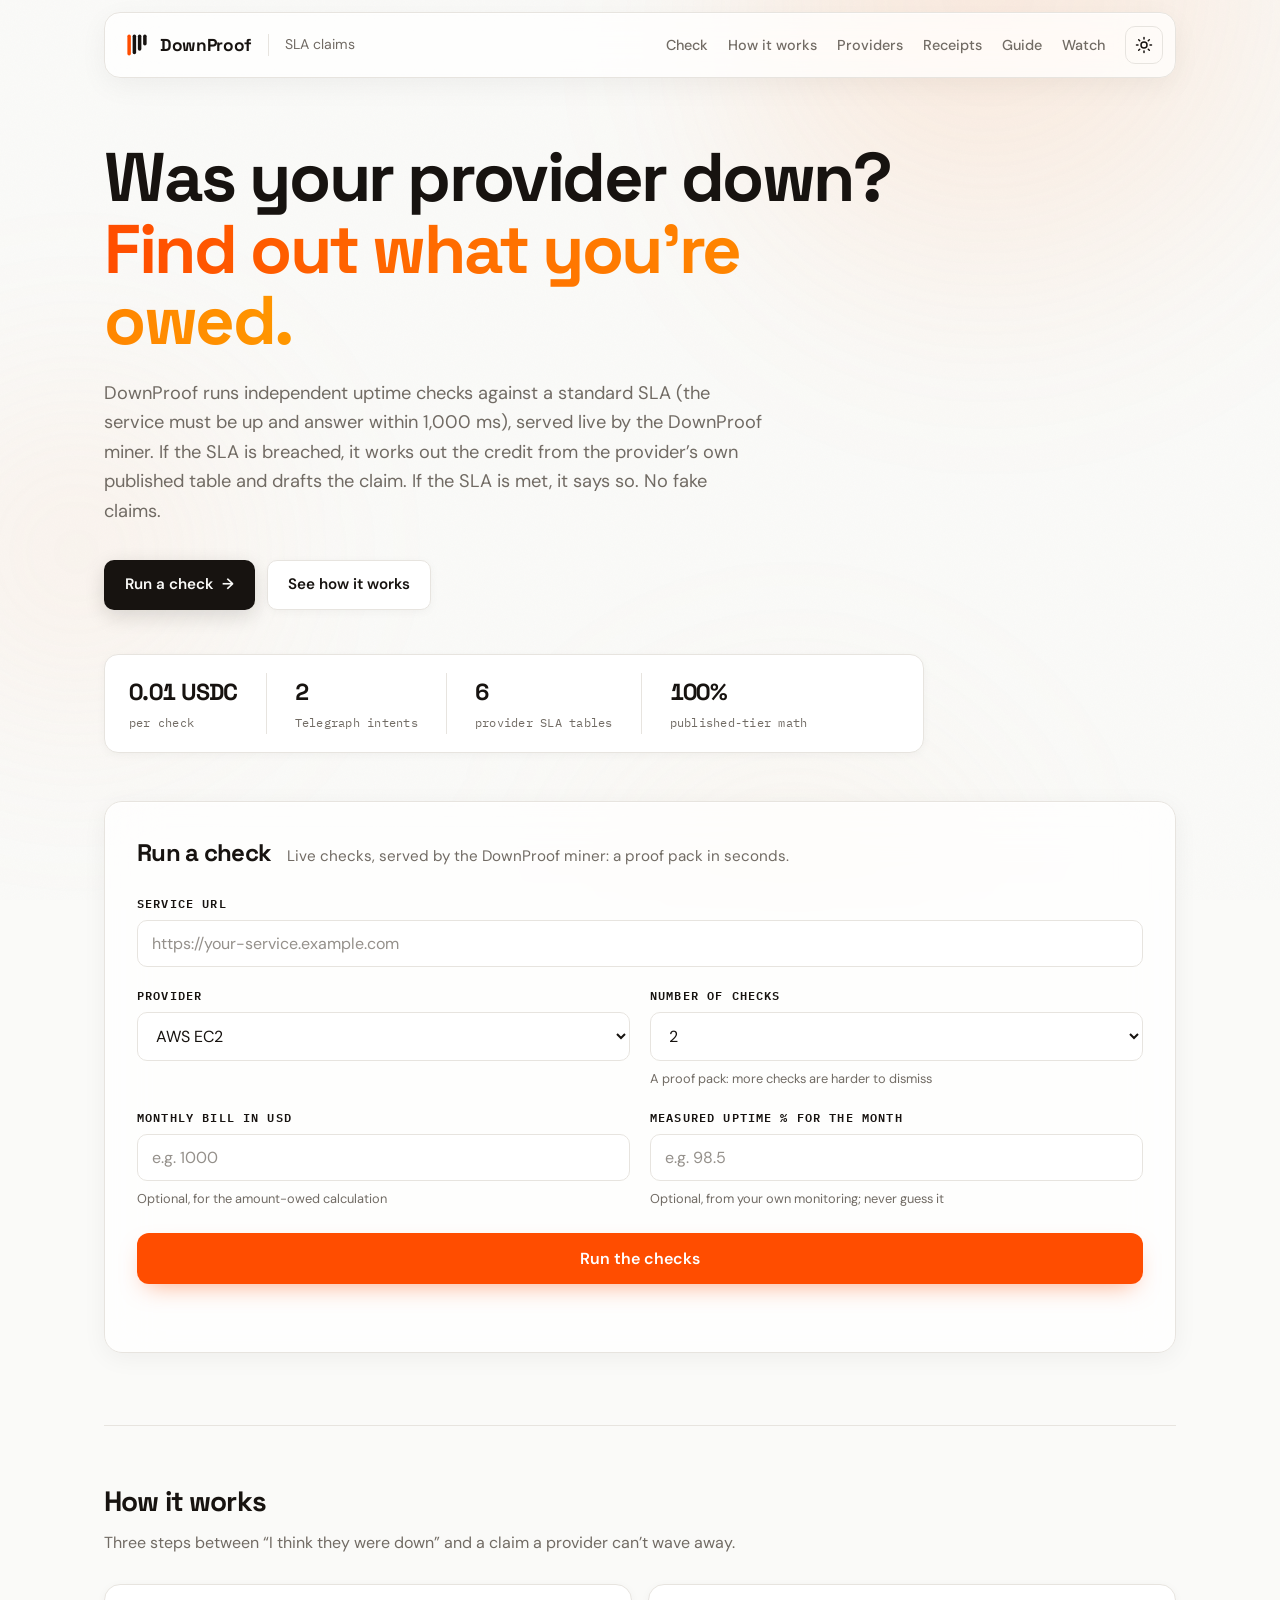
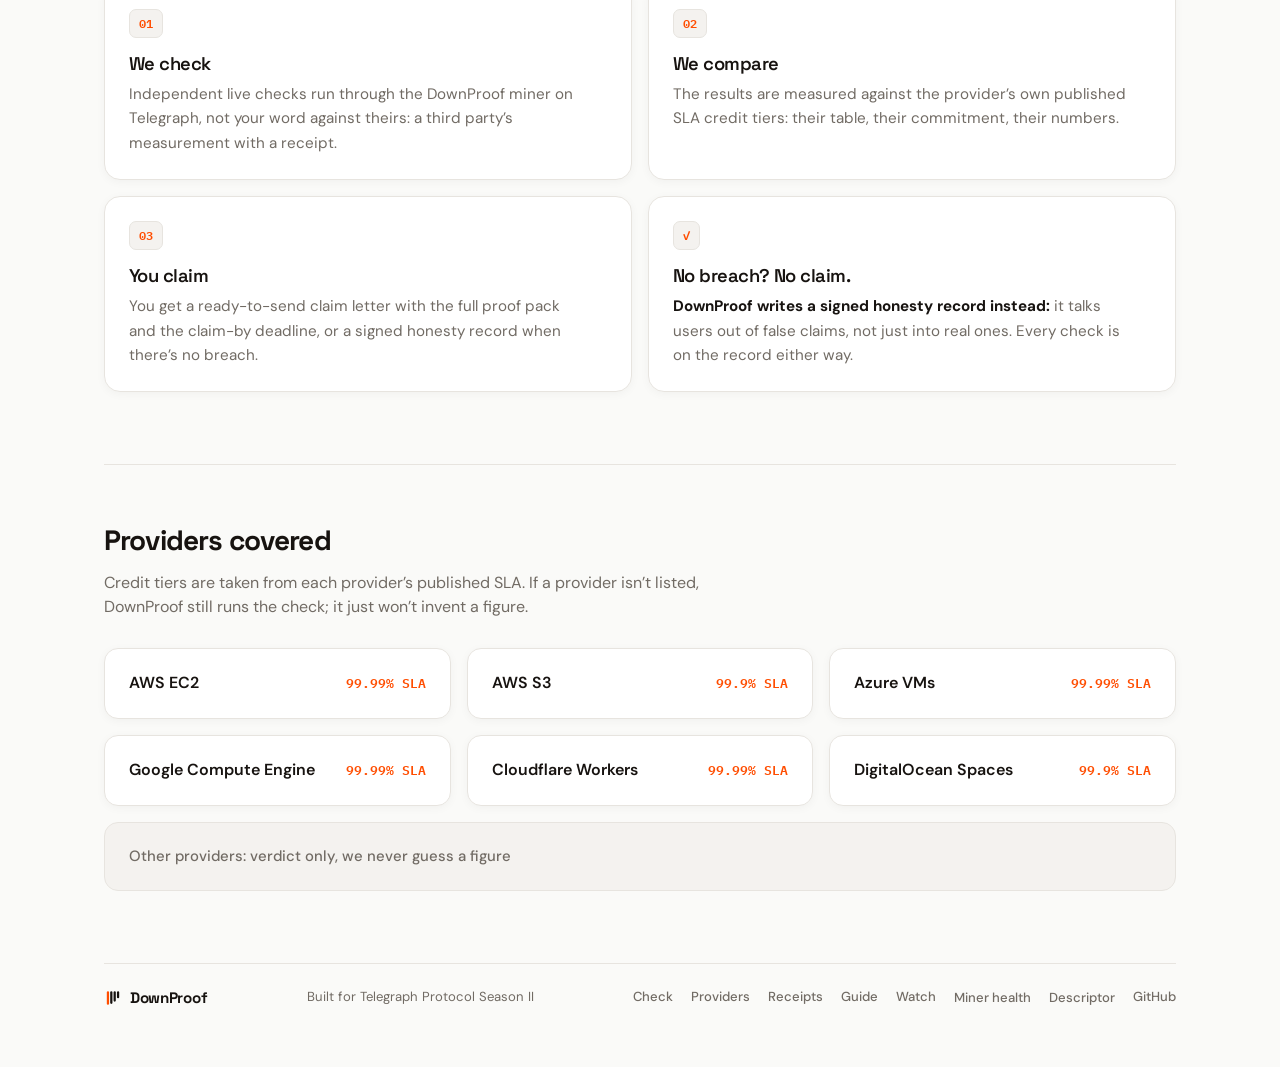
==== web/index.html @ de10ec95 "Add page links to nav and footer" ====
<!DOCTYPE html>
<html lang="en" data-theme="light">
<head>
<meta charset="utf-8">
<meta name="viewport" content="width=device-width, initial-scale=1">
<title>DownProof: Was your provider down? Find out what you're owed.</title>
<meta name="description" content="DownProof runs independent uptime checks against your provider's SLA and drafts the compensation claim when the SLA is breached.">
<meta name="theme-color" content="#FAFAF8">
<link rel="preconnect" href="https://fonts.googleapis.com">
<link rel="preconnect" href="https://fonts.gstatic.com" crossorigin>
<link href="https://fonts.googleapis.com/css2?family=DM+Sans:wght@400;500;600;700&family=Space+Grotesk:wght@500;600;700&family=IBM+Plex+Mono:wght@400;500;600&display=swap" rel="stylesheet">
<script>
  // Set the theme before first paint: saved choice, else OS preference.
  (function () {
    var t = null;
    try { t = localStorage.getItem("dp-theme"); } catch (e) { /* private mode */ }
    if (t !== "dark" && t !== "light") {
      t = (window.matchMedia && window.matchMedia("(prefers-color-scheme: dark)").matches) ? "dark" : "light";
    }
    document.documentElement.setAttribute("data-theme", t);
  })();
</script>
<style>
  :root {
    --bg: #FAFAF8;
    --surface: #FFFFFF;
    --surface-2: #F4F2EF;
    --ink: #171310;
    --muted: #716B64;
    --border: #E7E4DF;
    --accent: #FF4D00;
    --accent-hover: #E64400;
    --accent-ink: #FFFFFF;
    --accent-soft: #FFF1E9;
    --amber: #FF9E00;
    --ok: #0E9F5A;
    --ok-bg: #E9F7EF;
    --ok-border: #C4E9D4;
    --bad: #E5484D;
    --bad-bg: #FDECEC;
    --bad-border: #F6CACA;
    --glass: rgba(255, 255, 255, .74);
    --glass-strong: rgba(255, 255, 255, .88);
    --glass-edge: #E7E4DF;
    --glass-shadow: 0 10px 34px rgba(23, 19, 16, .07);
    --shadow: 0 5px 24px rgba(23, 19, 16, .05);
    --shadow-sm: 0 2px 10px rgba(23, 19, 16, .04);
    --display: "Space Grotesk", "DM Sans", sans-serif;
    --body: "DM Sans", -apple-system, BlinkMacSystemFont, "Segoe UI", sans-serif;
    --mono: "IBM Plex Mono", ui-monospace, SFMono-Regular, Menlo, Consolas, monospace;
  }
  [data-theme="dark"] {
    --bg: #0A0908;
    --surface: #141210;
    --surface-2: #1E1B18;
    --ink: #F5F1EC;
    --muted: #A8A29A;
    --border: #2A2622;
    --accent: #FF7A29;
    --accent-hover: #FF8C42;
    --accent-ink: #221103;
    --accent-soft: #2A1A0E;
    --amber: #FFB35C;
    --ok: #3ECF74;
    --ok-bg: #0E2A1A;
    --ok-border: #1E4A30;
    --bad: #FF6B70;
    --bad-bg: #331416;
    --bad-border: #5A2327;
    --glass: rgba(20, 18, 16, .72);
    --glass-strong: rgba(22, 20, 17, .88);
    --glass-edge: #2A2622;
    --glass-shadow: 0 12px 38px rgba(0, 0, 0, .45);
    --shadow: 0 5px 24px rgba(0, 0, 0, .35);
    --shadow-sm: 0 2px 10px rgba(0, 0, 0, .3);
  }
  /* Near-opaque fallback where backdrop-filter is unavailable. */
  @supports not ((backdrop-filter: blur(1px)) or (-webkit-backdrop-filter: blur(1px))) {
    :root { --glass: rgba(255,255,255,.97); --glass-strong: #FFFFFF; }
    [data-theme="dark"] { --glass: rgba(20,18,16,.97); --glass-strong: #141210; }
  }
  * { box-sizing: border-box; }
  html { scroll-behavior: smooth; }
  body {
    margin: 0; background: var(--bg); color: var(--ink);
    font-family: var(--body); line-height: 1.55; font-size: 16px;
    -webkit-font-smoothing: antialiased; text-rendering: optimizeLegibility;
    transition: background-color .25s ease, color .25s ease;
  }
  ::selection { background: var(--accent); color: var(--accent-ink); }
  a { color: var(--accent); text-decoration: none; }
  a:hover { text-decoration: underline; }
  :focus-visible { outline: 2px solid var(--accent); outline-offset: 2px; border-radius: 4px; }
  h1, h2, h3 { font-family: var(--display); letter-spacing: -0.03em; }

  /* Aurora background: a faint warm wash, kept quiet on purpose. */
  .bg-fx { position: fixed; inset: 0; z-index: 0; overflow: hidden; pointer-events: none; }
  .bg-fx .blob { position: absolute; border-radius: 50%; filter: blur(80px); will-change: transform, opacity; }
  .bg-fx .b1 {
    width: 58vw; height: 58vw; min-width: 500px; min-height: 500px;
    top: -24vw; right: -12vw;
    background: radial-gradient(circle at 40% 40%, rgba(255,138,61,.16), rgba(255,138,61,0) 65%);
    animation: drift1 30s ease-in-out infinite alternate;
  }
  .bg-fx .b2 {
    width: 44vw; height: 44vw; min-width: 380px; min-height: 380px;
    top: 30vh; left: -16vw;
    background: radial-gradient(circle at 50% 50%, rgba(255,183,140,.13), rgba(255,183,140,0) 65%);
    animation: drift2 36s ease-in-out infinite alternate;
  }
  .bg-fx .b3 {
    width: 48vw; height: 48vw; min-width: 420px; min-height: 420px;
    bottom: -26vw; right: 14vw;
    background: radial-gradient(circle at 50% 50%, rgba(255,205,160,.10), rgba(255,205,160,0) 68%);
    animation: drift1 40s ease-in-out infinite alternate-reverse;
  }
  [data-theme="dark"] .bg-fx .b1 { background: radial-gradient(circle at 40% 40%, rgba(255,96,0,.13), rgba(255,96,0,0) 65%); }
  [data-theme="dark"] .bg-fx .b2 { background: radial-gradient(circle at 50% 50%, rgba(255,70,0,.08), rgba(255,70,0,0) 65%); }
  [data-theme="dark"] .bg-fx .b3 { background: radial-gradient(circle at 50% 50%, rgba(150,45,0,.09), rgba(150,45,0,0) 68%); }
  @keyframes drift1 {
    from { transform: translate3d(0,0,0) scale(1); opacity: .85; }
    to   { transform: translate3d(-3vw, 3vh, 0) scale(1.08); opacity: 1; }
  }
  @keyframes drift2 {
    from { transform: translate3d(0,0,0) scale(1.04); opacity: 1; }
    to   { transform: translate3d(3vw, -2.5vh, 0) scale(.96); opacity: .8; }
  }
  .bg-fx .noise {
    position: absolute; inset: 0; opacity: .04; mix-blend-mode: overlay;
    background-image: url("data:image/svg+xml,%3Csvg xmlns='http://www.w3.org/2000/svg' width='160' height='160'%3E%3Cfilter id='n'%3E%3CfeTurbulence type='fractalNoise' baseFrequency='0.9' numOctaves='2' stitchTiles='stitch'/%3E%3C/filter%3E%3Crect width='160' height='160' filter='url(%23n)' opacity='0.6'/%3E%3C/svg%3E");
  }
  [data-theme="dark"] .bg-fx .noise { opacity: .05; }

  /* Nav: a floating glass bar, detached inside the content width. */
  .nav { position: sticky; top: 12px; z-index: 50; margin-top: 12px; padding: 0 24px; }
  .nav-inner {
    max-width: 1072px; margin: 0 auto; height: 66px;
    display: flex; align-items: center; gap: 16px;
    padding: 0 12px 0 18px; border-radius: 16px;
    background: var(--glass);
    -webkit-backdrop-filter: blur(26px) saturate(150%);
    backdrop-filter: blur(26px) saturate(150%);
    border: 1px solid var(--glass-edge);
    box-shadow: inset 0 1px 0 rgba(255,255,255,.55), 0 8px 28px rgba(23,19,16,.05);
    transition: box-shadow .25s ease;
  }
  [data-theme="dark"] .nav-inner { box-shadow: inset 0 1px 0 rgba(255,255,255,.06), 0 8px 28px rgba(0,0,0,.38); }
  .nav.scrolled .nav-inner { box-shadow: inset 0 1px 0 rgba(255,255,255,.55), 0 14px 36px rgba(23,19,16,.10); }
  [data-theme="dark"] .nav.scrolled .nav-inner { box-shadow: inset 0 1px 0 rgba(255,255,255,.06), 0 14px 36px rgba(0,0,0,.55); }
  .brand {
    display: inline-flex; align-items: center; gap: 9px;
    color: var(--ink); font-family: var(--display); font-weight: 700;
    font-size: 1.08rem; letter-spacing: -0.02em;
  }
  .brand:hover { text-decoration: none; }
  .brand svg { display: block; }
  .nav-div { width: 1px; height: 22px; background: var(--border); flex: none; }
  .nav-context { color: var(--muted); font-size: .88rem; white-space: nowrap; }
  .nav-links { margin-left: auto; display: flex; align-items: center; gap: 20px; }
  .nav-links a { color: var(--muted); font-weight: 500; font-size: .9rem; transition: color .16s ease; }
  .nav-links a:hover { color: var(--ink); text-decoration: none; }
  .dot {
    width: 8px; height: 8px; border-radius: 50%; background: var(--ok); flex: none;
    animation: pulse 2s ease-in-out infinite;
  }
  @keyframes pulse {
    0%, 100% { box-shadow: 0 0 0 0 color-mix(in srgb, var(--ok) 45%, transparent); }
    50% { box-shadow: 0 0 0 5px transparent; }
  }
  .icon-btn {
    display: inline-flex; align-items: center; justify-content: center;
    width: 38px; height: 38px; border-radius: 10px; flex: none;
    background: transparent; border: 1px solid var(--border); color: var(--ink);
    cursor: pointer; padding: 0;
    transition: transform .16s ease, background-color .16s ease;
  }
  .icon-btn:hover { background: var(--surface-2); }
  .icon-btn:active { transform: scale(.96); }
  .icon-btn svg { display: block; }
  [data-theme="light"] .icon-moon { display: none; }
  [data-theme="dark"] .icon-sun { display: none; }

  /* Layout */
  main { max-width: 1120px; margin: 0 auto; padding: 0 24px 48px; position: relative; z-index: 1; }
  section { scroll-margin-top: 100px; }

  /* Scroll reveal (armed by JS adding html.anim) */
  html.anim .reveal {
    opacity: 0; transform: translateY(14px);
    transition: opacity .7s ease, transform .7s cubic-bezier(.22,.61,.36,1);
    transition-delay: var(--d, 0s);
  }
  html.anim .reveal.in { opacity: 1; transform: none; }

  /* Hero */
  .hero { padding: 64px 0 40px; max-width: 820px; }
  .hero h1 {
    font-size: clamp(2.6rem, 6.2vw, 4.3rem); line-height: 1.04; font-weight: 700;
    margin: 0 0 22px; letter-spacing: -0.035em;
  }
  .hero h1 .hl {
    background: linear-gradient(90deg, var(--accent), var(--amber), var(--accent));
    background-size: 220% 100%;
    -webkit-background-clip: text; background-clip: text;
    -webkit-text-fill-color: transparent; color: transparent;
    animation: gradShift 7s ease-in-out infinite;
  }
  @keyframes gradShift {
    0%, 100% { background-position: 0% 50%; }
    50% { background-position: 100% 50%; }
  }
  .sub { color: var(--muted); font-size: 1.14rem; line-height: 1.62; margin: 0 0 34px; max-width: 660px; }
  .cta-row { display: flex; gap: 12px; flex-wrap: wrap; }
  .btn {
    display: inline-flex; align-items: center; gap: 9px;
    font-weight: 600; font-size: .95rem; border-radius: 10px; padding: 12px 20px;
    border: 1px solid transparent; cursor: pointer;
    transition: background-color .16s ease, transform .16s ease, box-shadow .16s ease;
  }
  .btn:hover { text-decoration: none; }
  .btn:active { transform: scale(.98); }
  .btn .arr { display: inline-block; transition: transform .16s ease; }
  .btn:hover .arr { transform: translateX(3px); }
  .btn.primary {
    background: var(--ink); color: var(--bg);
    box-shadow: 0 6px 20px rgba(23,19,16,.14);
  }
  .btn.primary:hover { background: color-mix(in srgb, var(--ink) 88%, var(--bg)); }
  .btn.ghost {
    color: var(--ink); background: var(--surface);
    border-color: var(--border); box-shadow: var(--shadow-sm);
  }
  .btn.ghost:hover { background: var(--surface-2); }
  .stats {
    list-style: none; display: flex; flex-wrap: wrap; gap: 10px 0;
    margin: 44px 0 0; padding: 18px 24px; border-radius: 14px;
    background: var(--surface); border: 1px solid var(--border); box-shadow: var(--shadow-sm);
  }
  .stats li {
    font-family: var(--mono); font-size: .78rem; color: var(--muted); letter-spacing: .02em;
    padding: 2px 28px; border-left: 1px solid var(--border);
  }
  .stats li:first-child { padding-left: 0; border-left: 0; }
  .stats li:last-child { padding-right: 0; }
  .stats strong {
    display: block; font-family: var(--display); font-size: 1.45rem; color: var(--ink);
    letter-spacing: -0.03em; margin-bottom: 2px; font-variant-numeric: tabular-nums;
  }

  /* Checker */
  .checker-card {
    border-radius: 18px; padding: 32px; margin-top: 8px;
    background: var(--glass);
    -webkit-backdrop-filter: blur(26px) saturate(150%);
    backdrop-filter: blur(26px) saturate(150%);
    border: 1px solid var(--glass-edge);
    box-shadow: inset 0 1px 0 rgba(255,255,255,.55), var(--shadow);
  }
  [data-theme="dark"] .checker-card { box-shadow: inset 0 1px 0 rgba(255,255,255,.05), var(--shadow); }
  .checker-head { display: flex; align-items: baseline; gap: 16px; flex-wrap: wrap; margin-bottom: 8px; }
  .checker-head h2 { margin: 0; font-size: 1.5rem; }
  .checker-head p { margin: 0; color: var(--muted); font-size: .95rem; }
  .form-grid { display: grid; grid-template-columns: 1fr 1fr; gap: 4px 20px; }
  .field.span-2 { grid-column: span 2; }
  label {
    display: block; margin: 16px 0 7px;
    font-family: var(--mono); font-size: .72rem; font-weight: 600;
    letter-spacing: .1em; text-transform: uppercase; color: var(--ink);
  }
  .hint { display: block; margin: 8px 0 0; font-family: var(--body); font-size: .8rem; font-weight: 400; letter-spacing: 0; text-transform: none; color: var(--muted); }
  input, select {
    width: 100%; padding: 12px 14px; font-size: 1rem; font-family: var(--body);
    border-radius: 10px; border: 1px solid var(--border);
    background: color-mix(in srgb, var(--surface) 65%, transparent); color: var(--ink);
    transition: border-color .16s ease, box-shadow .16s ease, background-color .16s ease;
  }
  input::placeholder { color: var(--muted); opacity: .75; }
  input:focus, select:focus {
    outline: none; border-color: var(--accent);
    background: var(--surface);
    box-shadow: 0 0 0 4px color-mix(in srgb, var(--accent) 16%, transparent);
  }
  button {
    cursor: pointer; border: 0; border-radius: 10px; padding: 12px 18px;
    font-size: 1rem; font-weight: 600; font-family: var(--body);
    background: var(--accent); color: var(--accent-ink);
    transition: transform .16s ease, background-color .16s ease, box-shadow .16s ease;
  }
  button:hover { background: var(--accent-hover); }
  button:active { transform: scale(.98); }
  button:disabled { opacity: .55; cursor: wait; }
  button.secondary {
    background: var(--surface); color: var(--ink); border: 1px solid var(--border);
    padding: 9px 16px; font-size: .9rem;
  }
  button.secondary:hover { background: var(--surface-2); }
  #run {
    width: 100%; margin-top: 24px; padding: 15px 18px; font-size: 1rem; border-radius: 12px;
    background: var(--accent); color: var(--accent-ink);
    box-shadow: 0 10px 24px -10px color-mix(in srgb, var(--accent) 50%, transparent);
  }
  #run:hover { background: var(--accent-hover); }
  #status { min-height: 1.5em; color: var(--muted); margin: 14px 0 0; font-size: .92rem; }
  #status:not(:empty)::before { content: "› "; color: var(--accent); font-weight: 700; }
  #status:not(:empty)::after {
    content: ""; display: inline-block; width: 7px; height: 7px; margin-left: 8px;
    border-radius: 50%; background: var(--accent); vertical-align: middle;
    animation: statusPulse 1.1s ease-in-out infinite;
  }
  @keyframes statusPulse {
    0%, 100% { opacity: .25; transform: scale(.8); }
    50% { opacity: 1; transform: scale(1.15); }
  }

  /* Results */
  #results { margin-top: 32px; display: none; }
  .verdict {
    border-radius: 16px; padding: 26px 30px; font-family: var(--display);
    font-size: clamp(1.3rem, 3vw, 1.7rem); font-weight: 700; text-align: left;
    letter-spacing: -0.02em;
    display: flex; align-items: center; gap: 18px; color: #fff;
    -webkit-backdrop-filter: blur(14px) saturate(150%);
    backdrop-filter: blur(14px) saturate(150%);
    border: 1px solid rgba(255,255,255,.35);
    text-shadow: 0 1px 2px rgba(0,0,0,.12);
  }
  .verdict::before {
    content: ""; flex: none; width: 44px; height: 44px; border-radius: 50%;
    display: inline-flex; align-items: center; justify-content: center;
    font-size: 1.3rem; font-weight: 700; color: #fff; text-align: center; line-height: 44px;
    background: rgba(255,255,255,.22);
    box-shadow: inset 0 0 0 1px rgba(255,255,255,.45);
  }
  .verdict.ok {
    background: linear-gradient(130deg,
      color-mix(in srgb, var(--ok) 94%, transparent),
      color-mix(in srgb, var(--ok) 72%, transparent));
    box-shadow: 0 14px 30px -14px color-mix(in srgb, var(--ok) 45%, transparent);
  }
  .verdict.ok::before { content: "✓"; }
  .verdict.bad {
    background: linear-gradient(130deg,
      color-mix(in srgb, var(--bad) 94%, transparent),
      color-mix(in srgb, var(--bad) 72%, transparent));
    box-shadow: 0 14px 30px -14px color-mix(in srgb, var(--bad) 45%, transparent);
  }
  .verdict.bad::before { content: "!"; }
  .check {
    background: var(--glass); border: 1px solid var(--glass-edge); border-left: 4px solid var(--ok);
    border-radius: 14px; padding: 14px 18px; margin-top: 10px;
    -webkit-backdrop-filter: blur(20px) saturate(150%);
    backdrop-filter: blur(20px) saturate(150%);
    box-shadow: inset 0 1px 0 rgba(255,255,255,.4), var(--shadow-sm);
  }
  [data-theme="dark"] .check { box-shadow: inset 0 1px 0 rgba(255,255,255,.05), var(--shadow-sm); }
  .check:has(.tag.bad) { border-left-color: var(--bad); }
  .check .tag { font-weight: 700; font-family: var(--mono); font-size: .85rem; letter-spacing: .03em; }
  .check .tag.ok { color: var(--ok); } .check .tag.bad { color: var(--bad); }
  .check p { margin: 4px 0; }
  .check p + p { color: var(--muted); font-size: .95rem; }
  .panel {
    background: var(--glass); border: 1px solid var(--glass-edge); border-radius: 16px;
    padding: 26px; margin-top: 16px;
    -webkit-backdrop-filter: blur(20px) saturate(150%);
    backdrop-filter: blur(20px) saturate(150%);
    box-shadow: inset 0 1px 0 rgba(255,255,255,.4), var(--shadow);
  }
  [data-theme="dark"] .panel { box-shadow: inset 0 1px 0 rgba(255,255,255,.05), var(--shadow); }
  .panel h2 { margin: 0 0 10px; font-size: 1.2rem; }
  .panel p { margin: 8px 0; }
  .panel .hint { font-family: var(--body); font-size: .85rem; letter-spacing: 0; text-transform: none; }
  .owed {
    font-family: var(--display); font-size: clamp(2.8rem, 6.5vw, 4rem); font-weight: 700;
    line-height: 1.05; margin: 6px 0 10px; letter-spacing: -0.04em;
    font-variant-numeric: tabular-nums;
    background: linear-gradient(92deg, var(--accent), var(--amber));
    -webkit-background-clip: text; background-clip: text;
    -webkit-text-fill-color: transparent; color: transparent;
  }
  #letterpanel { background: var(--glass-strong); }
  textarea {
    width: 100%; min-height: 320px; padding: 18px; border-radius: 12px; resize: vertical;
    border: 1px solid var(--border);
    background: color-mix(in srgb, var(--surface) 72%, transparent); color: var(--ink);
    font-family: var(--mono); font-size: .85rem; line-height: 1.6;
    box-shadow: inset 0 1px 3px rgba(23,19,16,.05);
  }
  .row { display: flex; gap: 10px; margin-top: 12px; flex-wrap: wrap; }

  /* Sections: hairline rhythm, calm panels. */
  .section { margin-top: 72px; padding-top: 54px; border-top: 1px solid var(--border); }
  .section-head { max-width: 640px; margin-bottom: 28px; }
  .section-head h2 { font-size: 1.75rem; margin: 0 0 8px; }
  .section-head p { color: var(--muted); margin: 0; }
  .bento { display: grid; grid-template-columns: repeat(6, 1fr); gap: 16px; }
  .cell {
    background: var(--surface); border: 1px solid var(--border);
    border-radius: 16px; padding: 24px; box-shadow: var(--shadow-sm);
    transition: background-color .16s ease, transform .16s ease, box-shadow .16s ease;
  }
  .cell:hover { background: var(--surface-2); transform: translateY(-1px); box-shadow: var(--shadow); }
  .step-a { grid-column: span 3; }
  .step-b { grid-column: span 3; }
  .step-c { grid-column: span 3; }
  .honesty-cell { grid-column: span 3; }
  .cell .num {
    font-family: var(--mono); font-size: .78rem; font-weight: 600; color: var(--accent);
    font-variant-numeric: tabular-nums;
    background: var(--surface-2); border: 1px solid var(--border);
    border-radius: 7px; padding: 4px 9px; display: inline-block;
  }
  .cell h3 { margin: 14px 0 6px; font-size: 1.15rem; font-weight: 600; line-height: 1.3; }
  .cell p { margin: 0; color: var(--muted); font-size: .95rem; line-height: 1.6; max-width: 46ch; }
  .honesty-cell strong { color: var(--ink); }
  .providers { display: grid; grid-template-columns: repeat(6, 1fr); gap: 16px; }
  .provider-card {
    position: relative; overflow: hidden;
    grid-column: span 2;
    background: var(--surface); border: 1px solid var(--border); box-shadow: var(--shadow-sm);
    border-radius: 14px; padding: 22px 24px;
    display: flex; align-items: center; justify-content: space-between; gap: 12px;
    transition: transform .16s ease, box-shadow .16s ease;
  }
  .provider-card::before {
    content: ""; position: absolute; inset: 0; pointer-events: none; opacity: 0;
    background: radial-gradient(320px circle at var(--mx, 50%) var(--my, 50%),
      color-mix(in srgb, var(--accent) 10%, transparent), transparent 65%);
    transition: opacity .16s ease;
  }
  .provider-card:hover { transform: translateY(-2px); box-shadow: var(--shadow); }
  .provider-card:hover::before { opacity: 1; }
  .provider-card .pname { font-weight: 600; position: relative; }
  .provider-card .sla { font-family: var(--mono); font-size: .82rem; color: var(--accent); font-weight: 600; white-space: nowrap; position: relative; }
  .provider-card.muted-card { grid-column: span 6; background: var(--surface-2); box-shadow: none; justify-content: flex-start; }
  .provider-card.muted-card .pname { color: var(--muted); font-weight: 500; font-size: .93rem; }

  /* Footer: a slim strip, nothing more. */
  footer {
    margin-top: 72px; border-top: 1px solid var(--border);
    padding: 22px 0 10px; color: var(--muted);
    position: relative; z-index: 1;
  }
  .foot-row {
    display: flex; align-items: center; justify-content: space-between;
    gap: 10px 20px; flex-wrap: wrap;
  }
  .foot-brand {
    display: inline-flex; align-items: center; gap: 8px;
    font-family: var(--display); font-weight: 700; color: var(--ink);
    font-size: .95rem; letter-spacing: -0.02em;
  }
  .foot-note { font-size: .82rem; }
  .foot-links { display: flex; gap: 18px; align-items: center; }
  .foot-links a, .foot-links button {
    color: var(--muted); font-size: .82rem; font-weight: 500; transition: color .16s ease;
  }
  .foot-links a:hover, .foot-links button:hover { color: var(--ink); text-decoration: none; }
  .foot-links button {
    background: none; border: 0; padding: 0; margin: 0; cursor: pointer;
    font-family: inherit; font-size: .82rem;
  }

  /* Info modals (footer): Canopy style, dim blurred backdrop, quiet panel. */
  .modal-backdrop {
    position: fixed; inset: 0; z-index: 60;
    background: rgba(12, 10, 8, .45);
    backdrop-filter: blur(7px); -webkit-backdrop-filter: blur(7px);
    display: flex; align-items: center; justify-content: center; padding: 20px;
  }
  .modal-backdrop[hidden] { display: none; }
  .modal {
    background: var(--glass-strong);
    backdrop-filter: blur(26px) saturate(150%); -webkit-backdrop-filter: blur(26px) saturate(150%);
    border: 1px solid var(--border); border-radius: 20px;
    box-shadow: 0 30px 120px rgba(0, 0, 0, .3);
    width: 100%; max-width: 520px; max-height: calc(100vh - 48px);
    overflow-y: auto; padding: 28px;
    position: relative; z-index: 1;
  }
  .modal h3 { margin: 0 36px 6px 0; font-size: 1.15rem; font-weight: 600; letter-spacing: -0.02em; }
  .modal .modal-sub { margin: 0 0 18px; color: var(--muted); font-size: .88rem; line-height: 1.55; }
  .modal-close {
    position: absolute; top: 14px; right: 14px;
    width: 32px; height: 32px; border-radius: 9px;
    background: var(--surface-2); border: 1px solid var(--border); color: var(--muted);
    font-size: 1rem; line-height: 1; cursor: pointer;
    display: inline-flex; align-items: center; justify-content: center;
    transition: color .16s ease, background-color .16s ease;
  }
  .modal-close:hover { color: var(--ink); }
  .modal-rows { display: flex; flex-direction: column; }
  .modal-row {
    display: flex; align-items: baseline; justify-content: space-between; gap: 16px;
    padding: 11px 0; border-top: 1px solid var(--border);
  }
  .modal-row:first-child { border-top: 0; padding-top: 2px; }
  .modal-row .k { color: var(--muted); font-size: .85rem; flex: none; }
  .modal-row .v { font-weight: 600; font-size: .92rem; text-align: right; }
  .modal-row .v .dot { display: inline-block; margin-right: 7px; animation: none; vertical-align: 1px; }
  .modal-row .v-list { font-weight: 500; font-family: var(--mono); font-size: .78rem; line-height: 1.7; }
  .modal-note { margin: 16px 0 0; color: var(--muted); font-size: .85rem; line-height: 1.55; }
  .modal-raw { display: inline-block; margin-top: 16px; font-size: .82rem; font-weight: 500; color: var(--accent); }
  .modal-raw:hover { text-decoration: underline; }
  .modal pre {
    margin: 0; padding: 16px; border-radius: 12px; overflow-x: auto;
    background: var(--surface-2); border: 1px solid var(--border);
    font-family: var(--mono); font-size: .78rem; line-height: 1.6; color: var(--ink);
    white-space: pre;
  }
  .modal .modal-loading { color: var(--muted); font-size: .88rem; margin: 4px 0 0; }

  /* Responsive */
  @media (max-width: 760px) {
    .nav { top: 10px; margin-top: 10px; padding: 0 16px; }
    .nav-inner { height: 60px; padding: 0 10px 0 14px; gap: 12px; }
    .nav-links { gap: 12px; }
    .nav-links a { display: none; }
    .nav-div, .nav-context { display: none; }
    main { padding: 0 16px 40px; }
    .hero { padding: 44px 0 30px; }
    .stats { display: grid; grid-template-columns: 1fr 1fr; gap: 0; padding: 6px 0; }
    .stats li { padding: 14px 20px; border-left: 0; }
    .stats li:first-child { padding-left: 20px; }
    .stats li:nth-child(even) { border-left: 1px solid var(--border); }
    .stats li:nth-child(n+3) { border-top: 1px solid var(--border); }
    footer { padding: 22px 0 26px; }
    .foot-row { flex-direction: column; align-items: flex-start; gap: 12px; }
    .foot-links { gap: 22px; }
    .form-grid { grid-template-columns: 1fr; }
    .field.span-2 { grid-column: span 1; }
    .checker-card { padding: 22px; }
    .bento, .providers { grid-template-columns: 1fr; }
    .step-a, .step-b, .step-c, .honesty-cell, .provider-card, .provider-card.muted-card { grid-column: span 1; }
    .verdict { padding: 20px; }
  }
  @media (prefers-reduced-motion: reduce) {
    html { scroll-behavior: auto; }
    .dot { animation: none; }
    .bg-fx .blob { animation: none; }
    .hero h1 .hl { animation: none; }
    #status:not(:empty)::after { animation: none; }
    html.anim .reveal { opacity: 1; transform: none; transition: none; }
    * { transition: none !important; }
  }
</style>
<link rel="icon" href="data:image/svg+xml,%3Csvg xmlns='http://www.w3.org/2000/svg' viewBox='0 0 64 64'%3E%3Crect x='10' y='8' width='8' height='48' rx='4' fill='%23FF4D00'/%3E%3Crect x='22' y='8' width='8' height='45' rx='4' fill='%23101418'/%3E%3Crect x='34' y='8' width='8' height='37' rx='4' fill='%23101418'/%3E%3Crect x='46' y='8' width='8' height='25' rx='4' fill='%23101418'/%3E%3C/svg%3E">
</head>
<body>
<div class="bg-fx" aria-hidden="true">
  <span class="blob b1"></span>
  <span class="blob b2"></span>
  <span class="blob b3"></span>
  <span class="noise"></span>
</div>
<header class="nav">
  <div class="nav-inner">
    <a class="brand" href="#top" aria-label="DownProof home">
      <svg width="28" height="28" viewBox="0 0 64 64" fill="none" aria-hidden="true">
        <rect x="10" y="8" width="8" height="48" rx="4" fill="#FF4D00"/>
        <rect x="22" y="8" width="8" height="45" rx="4" fill="currentColor"/>
        <rect x="34" y="8" width="8" height="37" rx="4" fill="currentColor"/>
        <rect x="46" y="8" width="8" height="25" rx="4" fill="currentColor"/>
      </svg>
      <span>DownProof</span>
    </a>
    <span class="nav-div" aria-hidden="true"></span>
    <span class="nav-context">SLA claims</span>
    <nav class="nav-links">
      <a href="#checker">Check</a>
      <a href="#how">How it works</a>
      <a href="/providers">Providers</a>
      <a href="/receipts">Receipts</a>
      <a href="/guide">Guide</a>
      <a href="/watch">Watch</a>
      <button class="icon-btn" id="theme-toggle" type="button" aria-label="Toggle dark mode" title="Toggle dark mode">
        <svg class="icon-sun" width="18" height="18" viewBox="0 0 24 24" fill="none" stroke="currentColor" stroke-width="2" stroke-linecap="round" aria-hidden="true"><circle cx="12" cy="12" r="4"/><path d="M12 2v2M12 20v2M4.9 4.9l1.4 1.4M17.7 17.7l1.4 1.4M2 12h2M20 12h2M4.9 19.1l1.4-1.4M17.7 6.3l1.4-1.4"/></svg>
        <svg class="icon-moon" width="18" height="18" viewBox="0 0 24 24" fill="none" stroke="currentColor" stroke-width="2" stroke-linecap="round" stroke-linejoin="round" aria-hidden="true"><path d="M21 12.8A9 9 0 1 1 11.2 3a7 7 0 0 0 9.8 9.8Z"/></svg>
      </button>
    </nav>
  </div>
</header>

<main id="top">
  <section class="hero">
    <h1 class="reveal" style="--d:.12s">Was your provider down? <span class="hl">Find out what you&rsquo;re owed.</span></h1>
    <p class="sub reveal" style="--d:.18s">DownProof runs independent uptime checks against a standard SLA (the service must be up and
    answer within 1,000&nbsp;ms), served live by the DownProof miner. If the SLA is breached, it works out the
    credit from the provider&rsquo;s own published table and drafts the claim. If the SLA is met, it says so. No fake claims.</p>
    <div class="cta-row reveal" style="--d:.24s">
      <a class="btn primary" href="#checker">Run a check <span class="arr" aria-hidden="true">&rarr;</span></a>
      <a class="btn ghost" href="#how">See how it works</a>
    </div>
    <ul class="stats reveal" style="--d:.3s">
      <li><strong><span class="tick" data-count="0.01" data-decimals="2">0.01</span> USDC</strong>per check</li>
      <li><strong><span class="tick" data-count="2">2</span></strong>Telegraph intents</li>
      <li><strong><span class="tick" data-count="6">6</span></strong>provider SLA tables</li>
      <li><strong><span class="tick" data-count="100">100</span>%</strong>published-tier math</li>
    </ul>
  </section>

  <section id="checker" class="checker-card reveal">
    <div class="checker-head">
      <h2>Run a check</h2>
      <p>Live checks, served by the DownProof miner: a proof pack in seconds.</p>
    </div>
    <form id="form">
      <div class="form-grid">
        <div class="field span-2">
          <label for="url">Service URL</label>
          <input id="url" type="text" inputmode="url" placeholder="https://your-service.example.com" required>
        </div>
        <div class="field">
          <label for="provider">Provider</label>
          <select id="provider">
            <option value="aws-ec2">AWS EC2</option>
            <option value="aws-s3">AWS S3</option>
            <option value="azure-vm">Azure Virtual Machines</option>
            <option value="gcp-compute">Google Compute Engine</option>
            <option value="cloudflare-workers">Cloudflare Workers</option>
            <option value="digitalocean-spaces">DigitalOcean Spaces</option>
            <option value="other">Other / not listed</option>
          </select>
        </div>
        <div class="field">
          <label for="checks">Number of checks</label>
          <select id="checks">
            <option value="1">1</option>
            <option value="2" selected>2</option>
            <option value="3">3</option>
            <option value="4">4</option>
            <option value="5">5</option>
          </select>
          <p class="hint">A proof pack: more checks are harder to dismiss</p>
        </div>
        <div class="field">
          <label for="bill">Monthly bill in USD</label>
          <input id="bill" type="number" min="0" step="0.01" placeholder="e.g. 1000">
          <p class="hint">Optional, for the amount-owed calculation</p>
        </div>
        <div class="field">
          <label for="uptime">Measured uptime % for the month</label>
          <input id="uptime" type="number" min="0" max="100" step="0.01" placeholder="e.g. 98.5">
          <p class="hint">Optional, from your own monitoring; never guess it</p>
        </div>
      </div>
      <button id="run" type="submit">Run the checks</button>
      <p id="status" role="status"></p>
    </form>
  </section>

  <section id="results">
    <div id="verdict" class="verdict"></div>
    <div id="checklist"></div>
    <div id="owedpanel"></div>
    <div class="panel" id="letterpanel">
      <h2 id="lettertitle">Your claim letter</h2>
      <textarea id="letter" readonly></textarea>
      <div class="row">
        <button class="secondary" id="copy" type="button">Copy</button>
        <button class="secondary" id="download" type="button">Download (.md)</button>
      </div>
    </div>
  </section>

  <section id="how" class="section">
    <div class="section-head reveal">
      <h2>How it works</h2>
      <p>Three steps between &ldquo;I think they were down&rdquo; and a claim a provider can&rsquo;t wave away.</p>
    </div>
    <div class="bento">
      <div class="cell step step-a reveal">
        <span class="num">01</span>
        <h3>We check</h3>
        <p>Independent live checks run through the DownProof miner on Telegraph, not your word against theirs: a third party&rsquo;s measurement with a receipt.</p>
      </div>
      <div class="cell step step-b reveal" style="--d:.08s">
        <span class="num">02</span>
        <h3>We compare</h3>
        <p>The results are measured against the provider&rsquo;s own published SLA credit tiers: their table, their commitment, their numbers.</p>
      </div>
      <div class="cell step step-c reveal">
        <span class="num">03</span>
        <h3>You claim</h3>
        <p>You get a ready-to-send claim letter with the full proof pack and the claim-by deadline, or a signed honesty record when there&rsquo;s no breach.</p>
      </div>
      <div class="cell honesty-cell reveal" style="--d:.08s">
        <span class="num" aria-hidden="true">&#10003;</span>
        <h3>No breach? No claim.</h3>
        <p><strong>DownProof writes a signed honesty record instead:</strong> it talks users out of false claims, not just into real ones. Every check is on the record either way.</p>
      </div>
    </div>
  </section>

  <section id="providers" class="section">
    <div class="section-head reveal">
      <h2>Providers covered</h2>
      <p>Credit tiers are taken from each provider&rsquo;s published SLA. If a provider isn&rsquo;t listed, DownProof still runs the check; it just won&rsquo;t invent a figure.</p>
    </div>
    <div class="providers">
      <div class="provider-card spot reveal"><span class="pname">AWS EC2</span><span class="sla">99.99% SLA</span></div>
      <div class="provider-card spot reveal" style="--d:.06s"><span class="pname">AWS S3</span><span class="sla">99.9% SLA</span></div>
      <div class="provider-card spot reveal" style="--d:.12s"><span class="pname">Azure VMs</span><span class="sla">99.99% SLA</span></div>
      <div class="provider-card spot reveal"><span class="pname">Google Compute Engine</span><span class="sla">99.99% SLA</span></div>
      <div class="provider-card spot reveal" style="--d:.06s"><span class="pname">Cloudflare Workers</span><span class="sla">99.99% SLA</span></div>
      <div class="provider-card spot reveal" style="--d:.12s"><span class="pname">DigitalOcean Spaces</span><span class="sla">99.9% SLA</span></div>
      <div class="provider-card muted-card reveal"><span class="pname">Other providers: verdict only, we never guess a figure</span></div>
    </div>
  </section>

  <footer>
    <div class="foot-row">
      <span class="foot-brand">
        <svg width="18" height="18" viewBox="0 0 64 64" fill="none" aria-hidden="true">
          <rect x="10" y="8" width="8" height="48" rx="4" fill="#FF4D00"/>
          <rect x="22" y="8" width="8" height="45" rx="4" fill="currentColor"/>
          <rect x="34" y="8" width="8" height="37" rx="4" fill="currentColor"/>
          <rect x="46" y="8" width="8" height="25" rx="4" fill="currentColor"/>
        </svg>
        DownProof
      </span>
      <span class="foot-note">Built for Telegraph Protocol Season II</span>
      <nav class="foot-links">
        <a href="#checker">Check</a>
        <a href="/providers">Providers</a>
        <a href="/receipts">Receipts</a>
        <a href="/guide">Guide</a>
        <a href="/watch">Watch</a>
        <button type="button" id="open-health">Miner health</button>
        <button type="button" id="open-descriptor">Descriptor</button>
        <a href="https://github.com/Jacksonx28/downproof" target="_blank" rel="noopener">GitHub</a>
      </nav>
    </div>
  </footer>
</main>

<div class="modal-backdrop" id="health-modal" hidden>
  <div class="modal" role="dialog" aria-modal="true" aria-labelledby="health-modal-title">
    <button type="button" class="modal-close" data-close aria-label="Close">&times;</button>
    <h3 id="health-modal-title">Miner health</h3>
    <div id="health-body">
      <p class="modal-loading">Checking the miner&hellip;</p>
    </div>
    <a class="modal-raw" href="/health" target="_blank" rel="noopener">Open raw JSON</a>
  </div>
</div>

<div class="modal-backdrop" id="descriptor-modal" hidden>
  <div class="modal" role="dialog" aria-modal="true" aria-labelledby="descriptor-modal-title">
    <button type="button" class="modal-close" data-close aria-label="Close">&times;</button>
    <h3 id="descriptor-modal-title">Miner descriptor</h3>
    <p class="modal-sub">The exact descriptor registered on Telegraph. Its hash is pinned on-chain, so this file never changes.</p>
    <div id="descriptor-body">
      <p class="modal-loading">Loading the descriptor&hellip;</p>
    </div>
    <a class="modal-raw" href="/telegraph.yaml" target="_blank" rel="noopener">Open raw YAML</a>
  </div>
</div>

<script>
"use strict";

// Provider SLA credit tiers: mirrors app/sla_credits.py TABLES exactly
// (checked against each provider's own SLA page, 22 Nov 2026). If a
// provider is not listed here we never guess a credit figure.
const TABLES = {
  "aws-ec2": {"label": "AWS EC2 (multi-AZ, region level)", "commitment": 99.99, "tiers": [[99.0, 10], [95.0, 30], [0.0, 100]], "claim_window_days": 60, "source": "https://aws.amazon.com/compute/sla/"},
  "aws-s3": {"label": "AWS S3 (Standard)", "commitment": 99.9, "tiers": [[99.0, 10], [95.0, 25], [0.0, 100]], "claim_window_days": 60, "source": "https://aws.amazon.com/s3/sla/"},
  "azure-vm": {"label": "Azure Virtual Machines (zones / availability sets)", "commitment": 99.99, "tiers": [[99.0, 10], [95.0, 25], [0.0, 100]], "claim_window_days": 60, "source": "https://www.syntaqx.com/books/hosting-and-cloud/slas-and-service-credits"},
  "gcp-compute": {"label": "Google Compute Engine (multi-zone, Premium Tier)", "commitment": 99.99, "tiers": [[99.0, 10], [95.0, 25], [0.0, 100]], "claim_window_days": 30, "source": "https://cloud.google.com/compute/sla"},
  "cloudflare-workers": {"label": "Cloudflare Workers", "commitment": 99.99, "tiers": [[99.9, 10], [95.0, 25], [0.0, 50]], "claim_window_days": null, "source": "https://www.cloudflare.com/en-gb/workers-service-level-agreement/"},
  "digitalocean-spaces": {"label": "DigitalOcean Spaces", "commitment": 99.9, "tiers": [[99.0, 10], [95.0, 25], [0.0, 100]], "claim_window_days": null, "source": "https://www.digitalocean.com/sla/spaces"}
};
const CAVEAT = "Credit is a percentage of the affected service's monthly bill, usually applied as a credit against future bills, not cash. Check the provider's SLA for exclusions.";
const PROVIDER_NAMES = {
  "aws-ec2": "AWS EC2", "aws-s3": "AWS S3", "azure-vm": "Azure Virtual Machines",
  "gcp-compute": "Google Compute Engine", "cloudflare-workers": "Cloudflare Workers",
  "digitalocean-spaces": "DigitalOcean Spaces", "other": "Service provider"
};
const MAX_LATENCY_MS = 1000; // the standard SLA this page checks against

const $ = (id) => document.getElementById(id);
const money = (n) => "$" + n.toFixed(2);
const round2 = (n) => Math.round(n * 100) / 100;

function fmtDateUTC(d) {
  const p = (n) => String(n).padStart(2, "0");
  return d.getUTCFullYear() + "-" + p(d.getUTCMonth() + 1) + "-" + p(d.getUTCDate())
    + " " + p(d.getUTCHours()) + ":" + p(d.getUTCMinutes()) + " UTC";
}
function ymdUTC(d) { return fmtDateUTC(d).slice(0, 10); }

// Mirrors credit_for() in app/sla_credits.py.
function creditFor(key, uptimePct, bill) {
  const t = TABLES[key];
  if (!t) return null;
  let pct = 0;
  if (uptimePct < t.commitment) {
    for (const [lower, p] of t.tiers) { if (uptimePct >= lower) { pct = p; break; } }
  }
  return { label: t.label, commitment: t.commitment, uptime: uptimePct, creditPct: pct,
           bill: round2(bill), creditUsd: round2(bill * pct / 100),
           windowDays: t.claim_window_days, source: t.source };
}

async function runOneCheck(url) {
  const resp = await fetch("/query", {
    method: "POST",
    headers: {"Content-Type": "application/json"},
    body: JSON.stringify({url: url, max_latency_ms: MAX_LATENCY_MS})
  });
  const data = await resp.json();
  if (!resp.ok) throw new Error(data.error || ("HTTP " + resp.status));
  return data;
}

$("form").addEventListener("submit", async (ev) => {
  ev.preventDefault();
  const url = $("url").value.trim();
  const providerKey = $("provider").value;
  const providerName = PROVIDER_NAMES[providerKey];
  const billRaw = $("bill").value.trim();
  const uptimeRaw = $("uptime").value.trim();
  const bill = billRaw === "" ? null : parseFloat(billRaw);
  const uptime = uptimeRaw === "" ? null : parseFloat(uptimeRaw);
  const nChecks = parseInt($("checks").value, 10);
  if (!url) return;
  if (uptime !== null && !(uptime >= 0 && uptime <= 100)) {
    $("status").textContent = "Uptime % must be between 0 and 100.";
    return;
  }

  const runBtn = $("run");
  runBtn.disabled = true;
  $("results").style.display = "none";
  const checkedAt = new Date();
  const results = [];
  try {
    for (let i = 0; i < nChecks; i++) {
      $("status").textContent = "Running check " + (i + 1) + " of " + nChecks + " via the DownProof miner…";
      results.push(await runOneCheck(url));
    }
  } catch (e) {
    $("status").textContent = "A check could not be completed: " + e.message;
    runBtn.disabled = false;
    return;
  }
  $("status").textContent = "";
  runBtn.disabled = false;
  render(url, providerKey, providerName, bill, uptime, results, checkedAt);
});

function render(url, providerKey, providerName, bill, uptime, results, checkedAt) {
  const breachedCount = results.filter(r => r.sla && r.sla.breached).length;
  const breached = breachedCount > 0;
  const first = results[0];
  const firstBreached = results.find(r => r.sla && r.sla.breached) || first;

  const verdict = $("verdict");
  verdict.className = "verdict " + (breached ? "bad" : "ok");
  verdict.textContent = breached
    ? "SLA BREACHED: " + breachedCount + " of " + results.length + " check(s) breached"
    : "SLA MET: no breach found";

  $("checklist").innerHTML = results.map((r, i) => {
    const b = r.sla && r.sla.breached;
    return '<div class="check"><p><span class="tag ' + (b ? "bad" : "ok") + '">Check ' + (i + 1)
      + ": " + (b ? "BREACHED" : "OK") + "</span></p>"
      + "<p>" + escapeHtml(r.summary) + "</p>"
      + "<p>" + escapeHtml(r.sla ? r.sla.summary : "") + "</p></div>";
  }).join("");

  // Owed-money calculation: only with bill + uptime + a listed provider.
  let owed = null;
  let owedHtml = "";
  if (breached && providerKey !== "other" && bill !== null && uptime !== null) {
    owed = creditFor(providerKey, uptime, bill);
    const deadline = owed.windowDays ? ymdUTC(new Date(checkedAt.getTime() + owed.windowDays * 86400000)) : null;
    owed.deadline = deadline;
    owedHtml = '<div class="panel"><h2>What you are owed</h2>'
      + '<p class="owed">' + money(owed.creditUsd) + "</p>"
      + "<p>Per " + escapeHtml(owed.label) + "'s own published SLA table: monthly uptime "
      + owed.uptime + "% against a " + owed.commitment + "% commitment puts you in the "
      + owed.creditPct + "% credit tier on a " + money(owed.bill) + " monthly bill.</p>"
      + (deadline ? "<p><strong>Claim by " + deadline + "</strong> (last safe day, " + owed.windowDays
        + " days from this check). Missing the window is the most common reason valid claims die.</p>" : "")
      + '<p class="hint">Source: <a href="' + owed.source + '">' + owed.source + "</a><br>" + CAVEAT + "</p></div>";
  } else if (breached && providerKey === "other") {
    owedHtml = '<div class="panel"><h2>Amount owed</h2><p>The SLA was breached, but this provider is not in '
      + "our published credit table, so the amount owed can't be calculated here. We never guess a figure. "
      + "Check the provider's own SLA for its credit tiers, and use the claim letter below as evidence.</p></div>";
  } else if (breached && (bill === null || uptime === null)) {
    owedHtml = '<div class="panel"><h2>Amount owed</h2><p>The SLA was breached. To calculate the credit, '
      + "add your monthly bill and your measured monthly uptime % above and run the checks again. "
      + "a single snapshot cannot invent a monthly uptime figure.</p></div>";
  } else if (!breached) {
    owedHtml = '<div class="panel"><h2>No breach: nothing owed</h2><p>Every check came back within the SLA, '
      + "so there is no claim to file. The honesty record below exists so a provider (and anyone reviewing "
      + "DownProof) can see it talks users out of false claims, not just into real ones.</p></div>";
  }
  $("owedpanel").innerHTML = owedHtml;

  // Letter / honesty record: mirrors app/downproof.py output.
  let text, title, fname;
  if (breached) {
    title = "Your claim letter"; fname = "claim.md";
    const lines = [
      "To: " + providerName + " Support / SLA Claims",
      "From: A DownProof user",
      "Date: " + fmtDateUTC(checkedAt),
      "Subject: SLA compensation claim for " + url,
      "",
      "Dear " + providerName + " team,",
      "",
      "An independent uptime check at the time above found your service in breach of its SLA: " + (firstBreached.sla ? firstBreached.sla.summary : ""),
      "Proof pack: " + breachedCount + " of " + results.length + " independent check(s) breached the SLA."
    ];
    results.forEach((r, i) => {
      lines.push("- Check " + (i + 1) + ": " + r.summary + " | " + (r.sla ? r.sla.summary : "")
        + " | Served by: DownProof miner (downproof-uptime), POST /query");
    });
    if (owed) {
      lines.push("",
        "Amount owed (per your own published SLA table, " + owed.label + "):",
        "- Monthly uptime: " + owed.uptime + "% (commitment " + owed.commitment + "%)",
        "- Credit tier: " + owed.creditPct + "% of the affected service's monthly bill",
        "- Monthly bill supplied: " + money(owed.bill) + " -> credit owed: " + money(owed.creditUsd),
        "- Source: " + owed.source,
        "- " + CAVEAT);
      if (owed.deadline) {
        lines.push("",
          "Claim window: file by " + owed.deadline + " (last safe day, " + owed.windowDays
          + " days from this check). Missing the window is the most common reason valid claims die.");
      }
    } else if (providerKey === "other") {
      lines.push("", "Amount owed: not calculated. The provider/service is not in our published credit table; check its SLA directly.");
    }
    lines.push("",
      "Cost of proof: " + results.length + " check(s) served by the DownProof miner (downproof-uptime) from downproof.vercel.app. No charge was made from this web page; the miner's listed price on Telegraph is 0.01 USDC per check.",
      "Recovered / owed: " + money(owed ? owed.creditUsd : 0) + ".",
      "",
      "Please credit the account per the SLA compensation terms and confirm in writing.",
      "",
      "Generated automatically by DownProof");
    text = lines.join("\n");
  } else {
    title = "Honesty record: no claim filed"; fname = "no_breach.md";
    text = [
      "SLA met: no claim filed",
      "Service: " + url + " (" + providerName + ")",
      "Checked: " + fmtDateUTC(checkedAt) + " · " + results.length + " check(s), all within the SLA",
      "Evidence: " + first.summary,
      "Cost of proof: " + results.length + " check(s) served by the DownProof miner (downproof-uptime) from downproof.vercel.app at no charge from this web page.",
      "This record exists so a provider (and a judge) can see DownProof talks users out of false claims, not just into real ones."
    ].join("\n");
  }
  $("lettertitle").textContent = title;
  $("letter").value = text;
  $("letterpanel").dataset.fname = fname;
  $("results").style.display = "block";
  $("results").scrollIntoView({behavior: "smooth"});
}

function escapeHtml(s) {
  return String(s == null ? "" : s).replace(/[&<>"']/g, (c) => (
    {"&": "&amp;", "<": "&lt;", ">": "&gt;", '"': "&quot;", "'": "&#39;"}[c]));
}

$("copy").addEventListener("click", async () => {
  const ta = $("letter");
  try { await navigator.clipboard.writeText(ta.value); $("copy").textContent = "Copied ✓"; }
  catch (e) { ta.select(); document.execCommand("copy"); $("copy").textContent = "Copied ✓"; }
  setTimeout(() => { $("copy").textContent = "Copy"; }, 2000);
});
$("download").addEventListener("click", () => {
  const fname = $("letterpanel").dataset.fname || "claim.md";
  const blob = new Blob([$("letter").value], {type: "text/markdown"});
  const a = document.createElement("a");
  a.href = URL.createObjectURL(blob);
  a.download = fname;
  a.click();
  URL.revokeObjectURL(a.href);
});
</script>
<script>
  // Theme toggle: flip data-theme on <html> and persist the choice.
  (function () {
    var btn = document.getElementById("theme-toggle");
    if (!btn) return;
    btn.addEventListener("click", function () {
      var next = document.documentElement.getAttribute("data-theme") === "dark" ? "light" : "dark";
      document.documentElement.setAttribute("data-theme", next);
      try { localStorage.setItem("dp-theme", next); } catch (e) { /* private mode */ }
    });
  })();
</script>
<script>
  // Presentation-only effects: scroll reveals, stat tickers, card spotlight,
  // nav shadow. None of this touches the checker logic above.
  (function () {
    "use strict";
    var reduced = window.matchMedia && window.matchMedia("(prefers-reduced-motion: reduce)").matches;

    // Nav shadow once the page scrolls.
    var nav = document.querySelector(".nav");
    if (nav) {
      var onScroll = function () { nav.classList.toggle("scrolled", window.scrollY > 8); };
      window.addEventListener("scroll", onScroll, { passive: true });
      onScroll();
    }

    // Spotlight hover on provider cards: feed the mouse position to CSS vars.
    document.querySelectorAll(".spot").forEach(function (card) {
      card.addEventListener("pointermove", function (ev) {
        var r = card.getBoundingClientRect();
        card.style.setProperty("--mx", ((ev.clientX - r.left) / r.width * 100) + "%");
        card.style.setProperty("--my", ((ev.clientY - r.top) / r.height * 100) + "%");
      });
    });

    if (!("IntersectionObserver" in window)) return;

    // Scroll reveals: only hidden once we know we can reveal them again.
    if (!reduced) {
      document.documentElement.classList.add("anim");
      var revealer = new IntersectionObserver(function (entries) {
        entries.forEach(function (en) {
          if (en.isIntersecting) { en.target.classList.add("in"); revealer.unobserve(en.target); }
        });
      }, { threshold: 0.12, rootMargin: "0px 0px -6% 0px" });
      document.querySelectorAll(".reveal").forEach(function (el) { revealer.observe(el); });
    } else {
      document.querySelectorAll(".reveal").forEach(function (el) { el.classList.add("in"); });
    }

    // Stat tickers: count up when the stats strip scrolls into view.
    var ticks = document.querySelectorAll(".tick");
    if (!ticks.length) return;
    var ticked = false;
    var runTicks = function () {
      if (ticked) return; ticked = true;
      ticks.forEach(function (el) {
        var target = parseFloat(el.getAttribute("data-count"));
        var decimals = parseInt(el.getAttribute("data-decimals") || "0", 10);
        if (reduced || isNaN(target)) { el.textContent = target.toFixed(decimals); return; }
        var start = null, dur = 1200;
        var step = function (ts) {
          if (!start) start = ts;
          var p = Math.min((ts - start) / dur, 1);
          var eased = 1 - Math.pow(1 - p, 3);
          el.textContent = (target * eased).toFixed(decimals);
          if (p < 1) requestAnimationFrame(step);
          else el.textContent = target.toFixed(decimals);
        };
        requestAnimationFrame(step);
      });
    };
    var statsEl = document.querySelector(".stats");
    if (statsEl) {
      var tickerObs = new IntersectionObserver(function (entries) {
        entries.forEach(function (en) { if (en.isIntersecting) { runTicks(); tickerObs.disconnect(); } });
      }, { threshold: 0.35 });
      tickerObs.observe(statsEl);
    } else { runTicks(); }
  })();
</script>
<script>
"use strict";

// Footer info modals: present /health and /telegraph.yaml readably instead
// of sending visitors to raw dumps. Separate from the checker script above.
(function () {
  var healthModal = document.getElementById("health-modal");
  var descriptorModal = document.getElementById("descriptor-modal");
  var healthBody = document.getElementById("health-body");
  var descriptorBody = document.getElementById("descriptor-body");
  var lastFocus = null;

  function esc(s) {
    return String(s).replace(/[&<>"']/g, function (c) {
      return { "&": "&amp;", "<": "&lt;", ">": "&gt;", '"': "&quot;", "'": "&#39;" }[c];
    });
  }

  function openModal(modal) {
    lastFocus = document.activeElement;
    modal.hidden = false;
    var closeBtn = modal.querySelector("[data-close]");
    if (closeBtn) closeBtn.focus();
    document.addEventListener("keydown", onKeydown);
  }

  function closeModal(modal) {
    modal.hidden = true;
    document.removeEventListener("keydown", onKeydown);
    if (lastFocus && lastFocus.focus) lastFocus.focus();
  }

  function onKeydown(e) {
    if (e.key !== "Escape") return;
    if (!healthModal.hidden) closeModal(healthModal);
    if (!descriptorModal.hidden) closeModal(descriptorModal);
  }

  [healthModal, descriptorModal].forEach(function (modal) {
    modal.addEventListener("click", function (e) {
      if (e.target === modal) closeModal(modal);
    });
    modal.querySelector("[data-close]").addEventListener("click", function () {
      closeModal(modal);
    });
  });

  function row(k, vHtml) {
    return '<div class="modal-row"><span class="k">' + k + '</span><span class="v">' + vHtml + "</span></div>";
  }

  function loadHealth() {
    healthBody.innerHTML = '<p class="modal-loading">Checking the miner&hellip;</p>';
    fetch("/health")
      .then(function (r) {
        if (!r.ok) throw new Error("bad status");
        return r.json();
      })
      .then(function (d) {
        var intents = Array.isArray(d.intents) ? d.intents : [];
        var intentsHtml = intents
          .map(function (i) { return esc(i); })
          .join("<br>");
        var html = '<div class="modal-rows">';
        html += row("Status", d.ok
          ? '<span class="dot"></span>Online'
          : "Unreachable");
        if (d.miner) html += row("Miner", esc(d.miner));
        if (intents.length) {
          html += '<div class="modal-row"><span class="k">Intents served</span>'
            + '<span class="v v-list">' + intentsHtml + "</span></div>";
        }
        html += "</div>";
        html += '<p class="modal-note">Served live by the DownProof miner at downproof.vercel.app</p>';
        healthBody.innerHTML = html;
      })
      .catch(function () {
        healthBody.innerHTML = '<div class="modal-rows">'
          + row("Status", "Miner unreachable")
          + "</div>"
          + '<p class="modal-note">The miner did not answer just now. Try again in a moment.</p>';
      });
  }

  function loadDescriptor() {
    descriptorBody.innerHTML = '<p class="modal-loading">Loading the descriptor&hellip;</p>';
    fetch("/telegraph.yaml")
      .then(function (r) {
        if (!r.ok) throw new Error("bad status");
        return r.text();
      })
      .then(function (text) {
        descriptorBody.innerHTML = "<pre>" + esc(text.replace(/\n$/, "")) + "</pre>";
      })
      .catch(function () {
        descriptorBody.innerHTML = '<p class="modal-loading">The descriptor could not be loaded just now. Use the raw YAML link below instead.</p>';
      });
  }

  document.getElementById("open-health").addEventListener("click", function () {
    openModal(healthModal);
    loadHealth();
  });
  document.getElementById("open-descriptor").addEventListener("click", function () {
    openModal(descriptorModal);
    loadDescriptor();
  });
})();
</script>
</body>
</html>
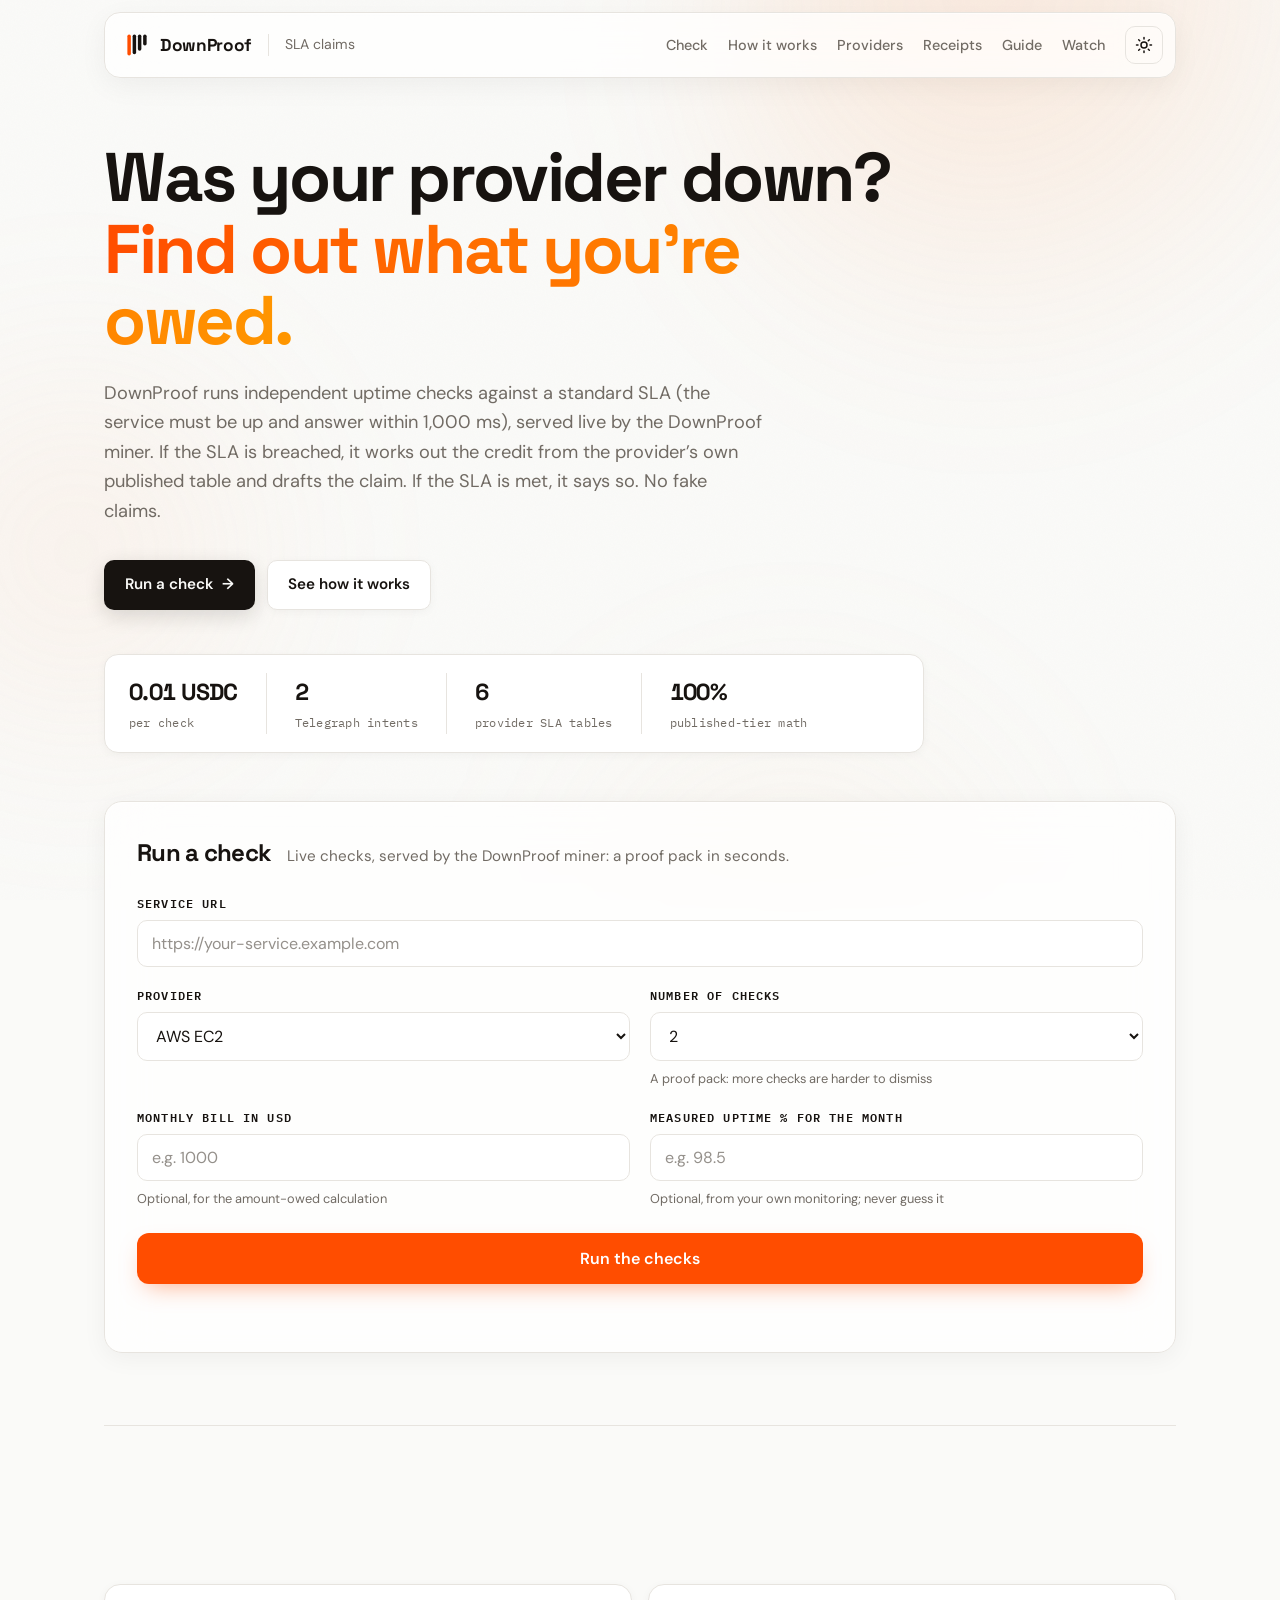
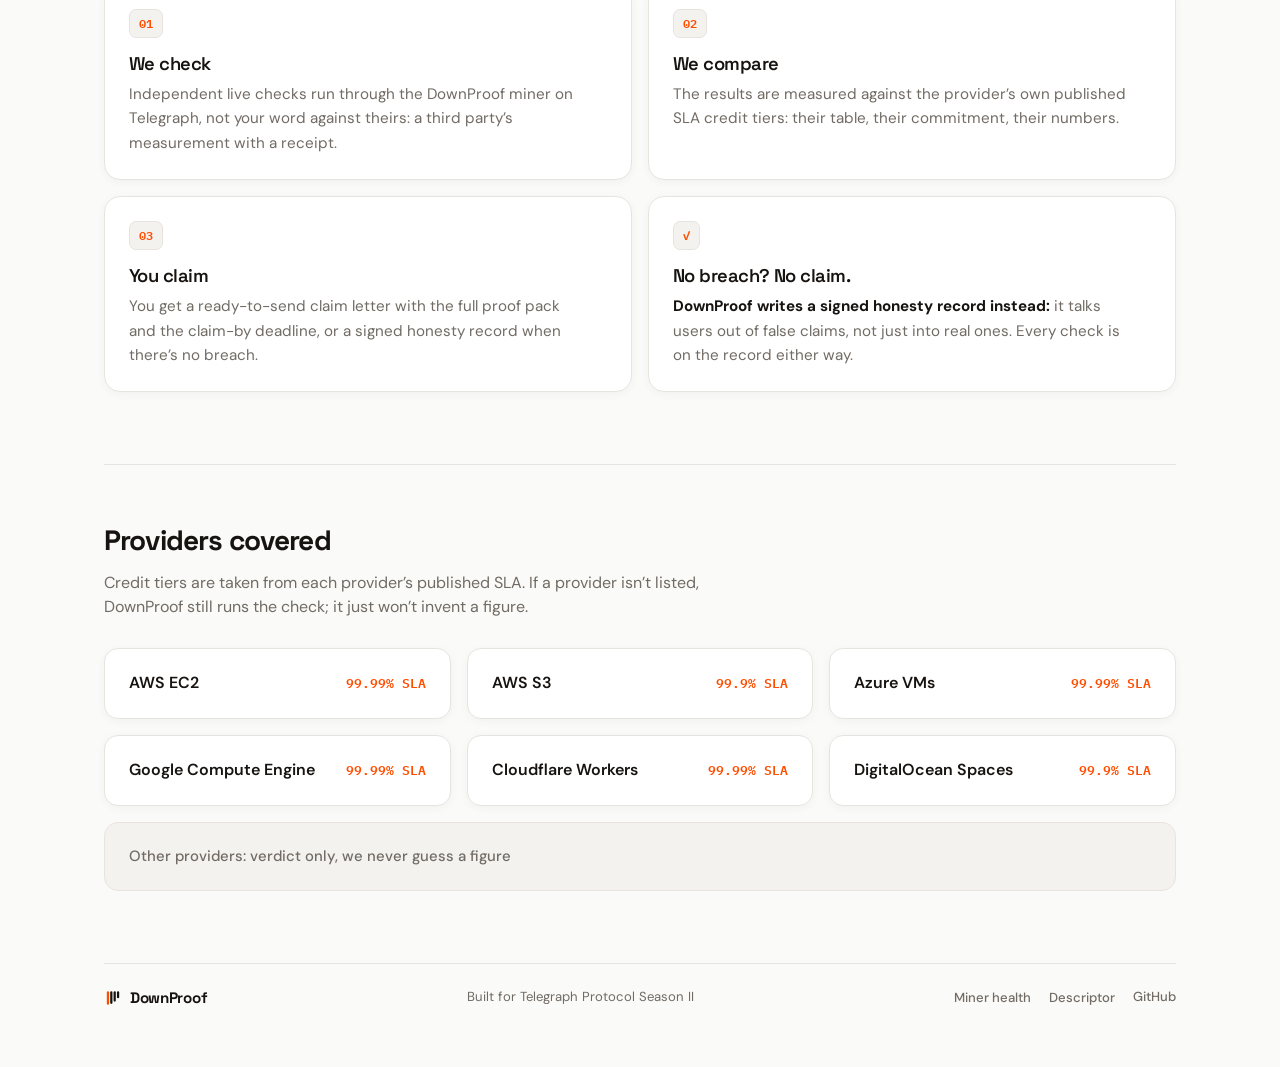
==== commit d9033f06: "Mobile sidebar nav beside theme toggle; nav links out of footer" ====
--- a/web/index.html
+++ b/web/index.html
@@ -180,6 +180,10 @@
   [data-theme="light"] .icon-moon { display: none; }
   [data-theme="dark"] .icon-sun { display: none; }
 
+  /* Mobile menu: button beside the theme toggle, slide-in sidebar. */
+  .menu-btn { display: none; }
+  .mobile-sidebar { display: none; }
+
   /* Layout */
   main { max-width: 1120px; margin: 0 auto; padding: 0 24px 48px; position: relative; z-index: 1; }
   section { scroll-margin-top: 100px; }
@@ -515,6 +519,26 @@
     .nav-inner { height: 60px; padding: 0 10px 0 14px; gap: 12px; }
     .nav-links { gap: 12px; }
     .nav-links a { display: none; }
+    .menu-btn { display: inline-flex; }
+    .mobile-sidebar {
+      display: block; position: absolute; top: calc(100% + 8px); right: 16px;
+      width: min(248px, calc(100vw - 32px)); z-index: 60;
+      background: var(--glass);
+      -webkit-backdrop-filter: blur(26px) saturate(150%);
+      backdrop-filter: blur(26px) saturate(150%);
+      border: 1px solid var(--glass-edge); border-radius: 16px;
+      box-shadow: var(--glass-shadow); overflow: hidden;
+      opacity: 0; visibility: hidden; transform: translateX(16px); pointer-events: none;
+      transition: opacity .24s cubic-bezier(0.16,1,0.3,1), transform .24s cubic-bezier(0.16,1,0.3,1), visibility .24s;
+    }
+    .mobile-sidebar.open { opacity: 1; visibility: visible; transform: translateX(0); pointer-events: auto; }
+    .mobile-sidebar a {
+      display: block; padding: 13px 18px; color: var(--muted);
+      font-weight: 500; font-size: .95rem; border-top: 1px solid var(--border);
+    }
+    .mobile-sidebar a:first-child { border-top: 0; }
+    .mobile-sidebar a:hover { color: var(--ink); text-decoration: none; }
+    .mobile-sidebar a.active { color: var(--ink); }
     .nav-div, .nav-context { display: none; }
     main { padding: 0 16px 40px; }
     .hero { padding: 44px 0 30px; }
@@ -572,10 +596,23 @@
       <a href="/receipts">Receipts</a>
       <a href="/guide">Guide</a>
       <a href="/watch">Watch</a>
+      <button class="icon-btn menu-btn" id="menu-toggle" type="button" aria-label="Open menu" aria-expanded="false" aria-controls="mobile-sidebar">
+        <svg width="18" height="18" viewBox="0 0 24 24" fill="none" stroke="currentColor" stroke-width="2" stroke-linecap="round" aria-hidden="true"><path d="M4 7h16M4 12h16M4 17h16"/></svg>
+      </button>
       <button class="icon-btn" id="theme-toggle" type="button" aria-label="Toggle dark mode" title="Toggle dark mode">
         <svg class="icon-sun" width="18" height="18" viewBox="0 0 24 24" fill="none" stroke="currentColor" stroke-width="2" stroke-linecap="round" aria-hidden="true"><circle cx="12" cy="12" r="4"/><path d="M12 2v2M12 20v2M4.9 4.9l1.4 1.4M17.7 17.7l1.4 1.4M2 12h2M20 12h2M4.9 19.1l1.4-1.4M17.7 6.3l1.4-1.4"/></svg>
         <svg class="icon-moon" width="18" height="18" viewBox="0 0 24 24" fill="none" stroke="currentColor" stroke-width="2" stroke-linecap="round" stroke-linejoin="round" aria-hidden="true"><path d="M21 12.8A9 9 0 1 1 11.2 3a7 7 0 0 0 9.8 9.8Z"/></svg>
       </button>
+    </nav>
+  </div>
+  <div class="mobile-sidebar" id="mobile-sidebar" aria-hidden="true">
+    <nav aria-label="Mobile">
+      <a href="#checker">Check</a>
+      <a href="#how">How it works</a>
+      <a href="/providers">Providers</a>
+      <a href="/receipts">Receipts</a>
+      <a href="/guide">Guide</a>
+      <a href="/watch">Watch</a>
     </nav>
   </div>
 </header>
@@ -720,11 +757,6 @@
       </span>
       <span class="foot-note">Built for Telegraph Protocol Season II</span>
       <nav class="foot-links">
-        <a href="#checker">Check</a>
-        <a href="/providers">Providers</a>
-        <a href="/receipts">Receipts</a>
-        <a href="/guide">Guide</a>
-        <a href="/watch">Watch</a>
         <button type="button" id="open-health">Miner health</button>
         <button type="button" id="open-descriptor">Descriptor</button>
         <a href="https://github.com/Jacksonx28/downproof" target="_blank" rel="noopener">GitHub</a>
@@ -1172,5 +1204,33 @@
   });
 })();
 </script>
+<script>
+  // Mobile menu: slide-in sidebar, opened from the button beside the theme toggle.
+  (function () {
+    var btn = document.getElementById("menu-toggle");
+    var panel = document.getElementById("mobile-sidebar");
+    if (!btn || !panel) return;
+    function setOpen(open) {
+      panel.classList.toggle("open", open);
+      btn.setAttribute("aria-expanded", open ? "true" : "false");
+      btn.setAttribute("aria-label", open ? "Close menu" : "Open menu");
+      panel.setAttribute("aria-hidden", open ? "false" : "true");
+    }
+    btn.addEventListener("click", function () {
+      setOpen(!panel.classList.contains("open"));
+    });
+    panel.querySelectorAll("a").forEach(function (link) {
+      link.addEventListener("click", function () { setOpen(false); });
+    });
+    document.addEventListener("click", function (ev) {
+      if (!panel.classList.contains("open")) return;
+      if (panel.contains(ev.target) || btn.contains(ev.target)) return;
+      setOpen(false);
+    });
+    document.addEventListener("keydown", function (ev) {
+      if (ev.key === "Escape") setOpen(false);
+    });
+  })();
+</script>
 </body>
 </html>
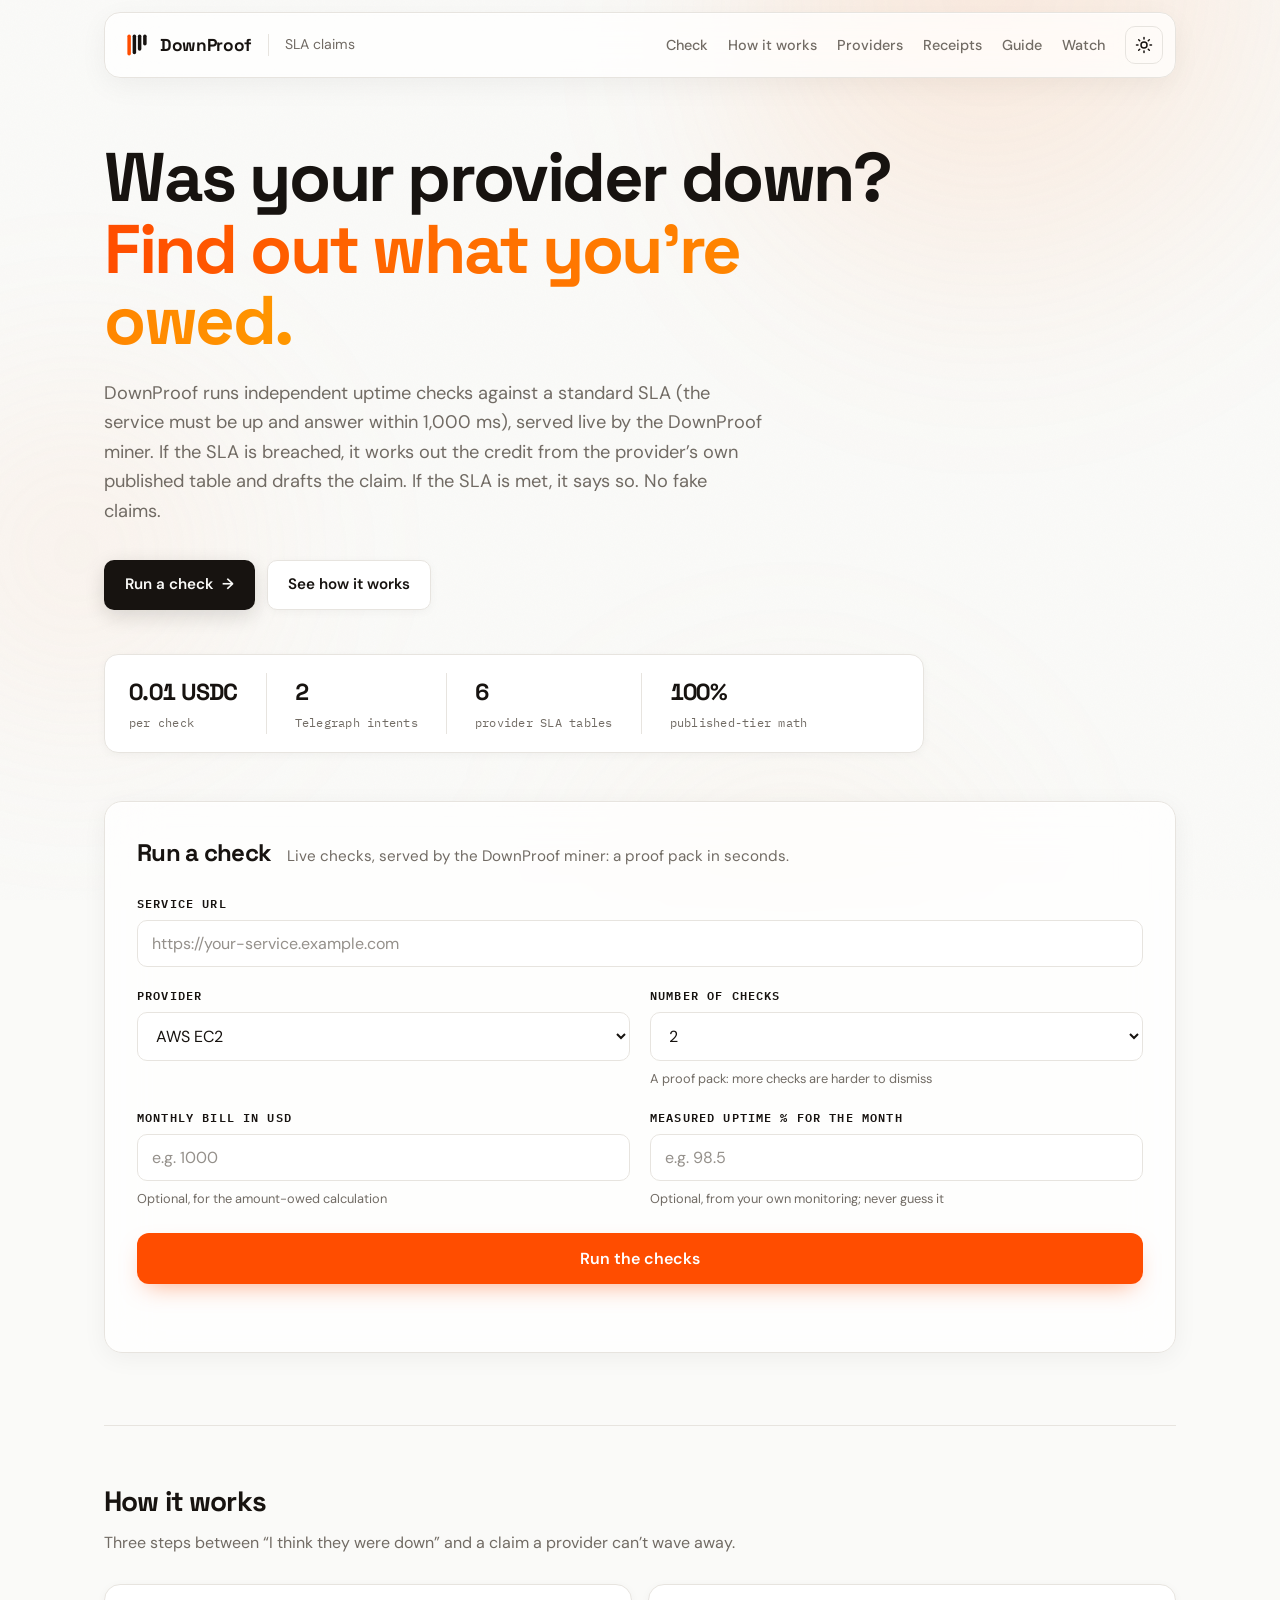
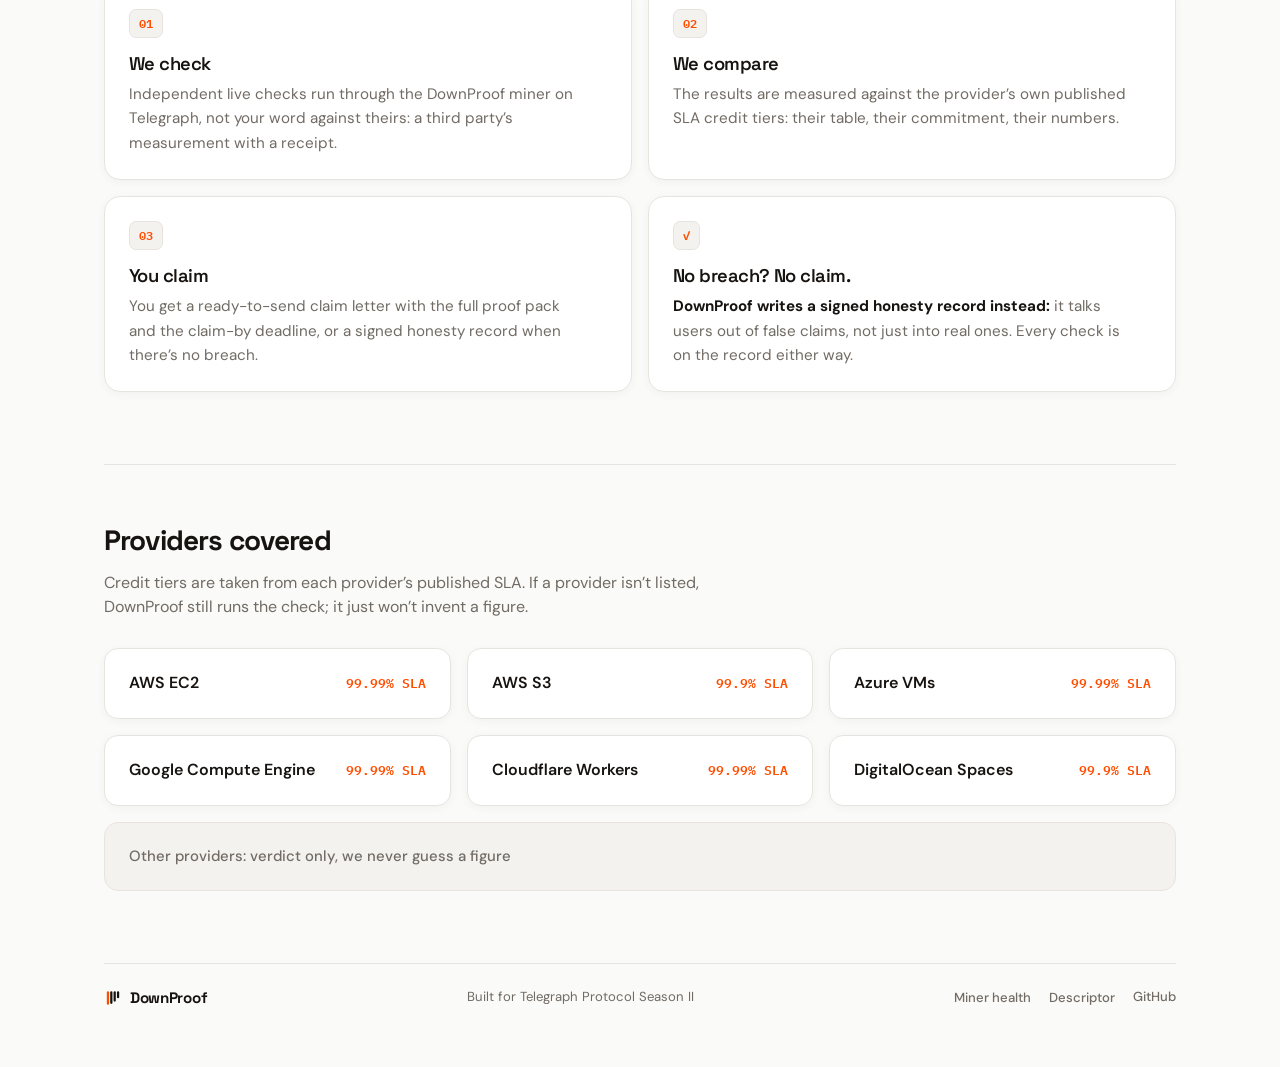
==== commit ab1f15fa: "Tighten mobile footer spacing" ====
--- a/web/index.html
+++ b/web/index.html
@@ -540,14 +540,14 @@
     .mobile-sidebar a:hover { color: var(--ink); text-decoration: none; }
     .mobile-sidebar a.active { color: var(--ink); }
     .nav-div, .nav-context { display: none; }
-    main { padding: 0 16px 40px; }
+    main { padding: 0 16px 16px; }
     .hero { padding: 44px 0 30px; }
     .stats { display: grid; grid-template-columns: 1fr 1fr; gap: 0; padding: 6px 0; }
     .stats li { padding: 14px 20px; border-left: 0; }
     .stats li:first-child { padding-left: 20px; }
     .stats li:nth-child(even) { border-left: 1px solid var(--border); }
     .stats li:nth-child(n+3) { border-top: 1px solid var(--border); }
-    footer { padding: 22px 0 26px; }
+    footer { padding: 20px 0 12px; }
     .foot-row { flex-direction: column; align-items: flex-start; gap: 12px; }
     .foot-links { gap: 22px; }
     .form-grid { grid-template-columns: 1fr; }
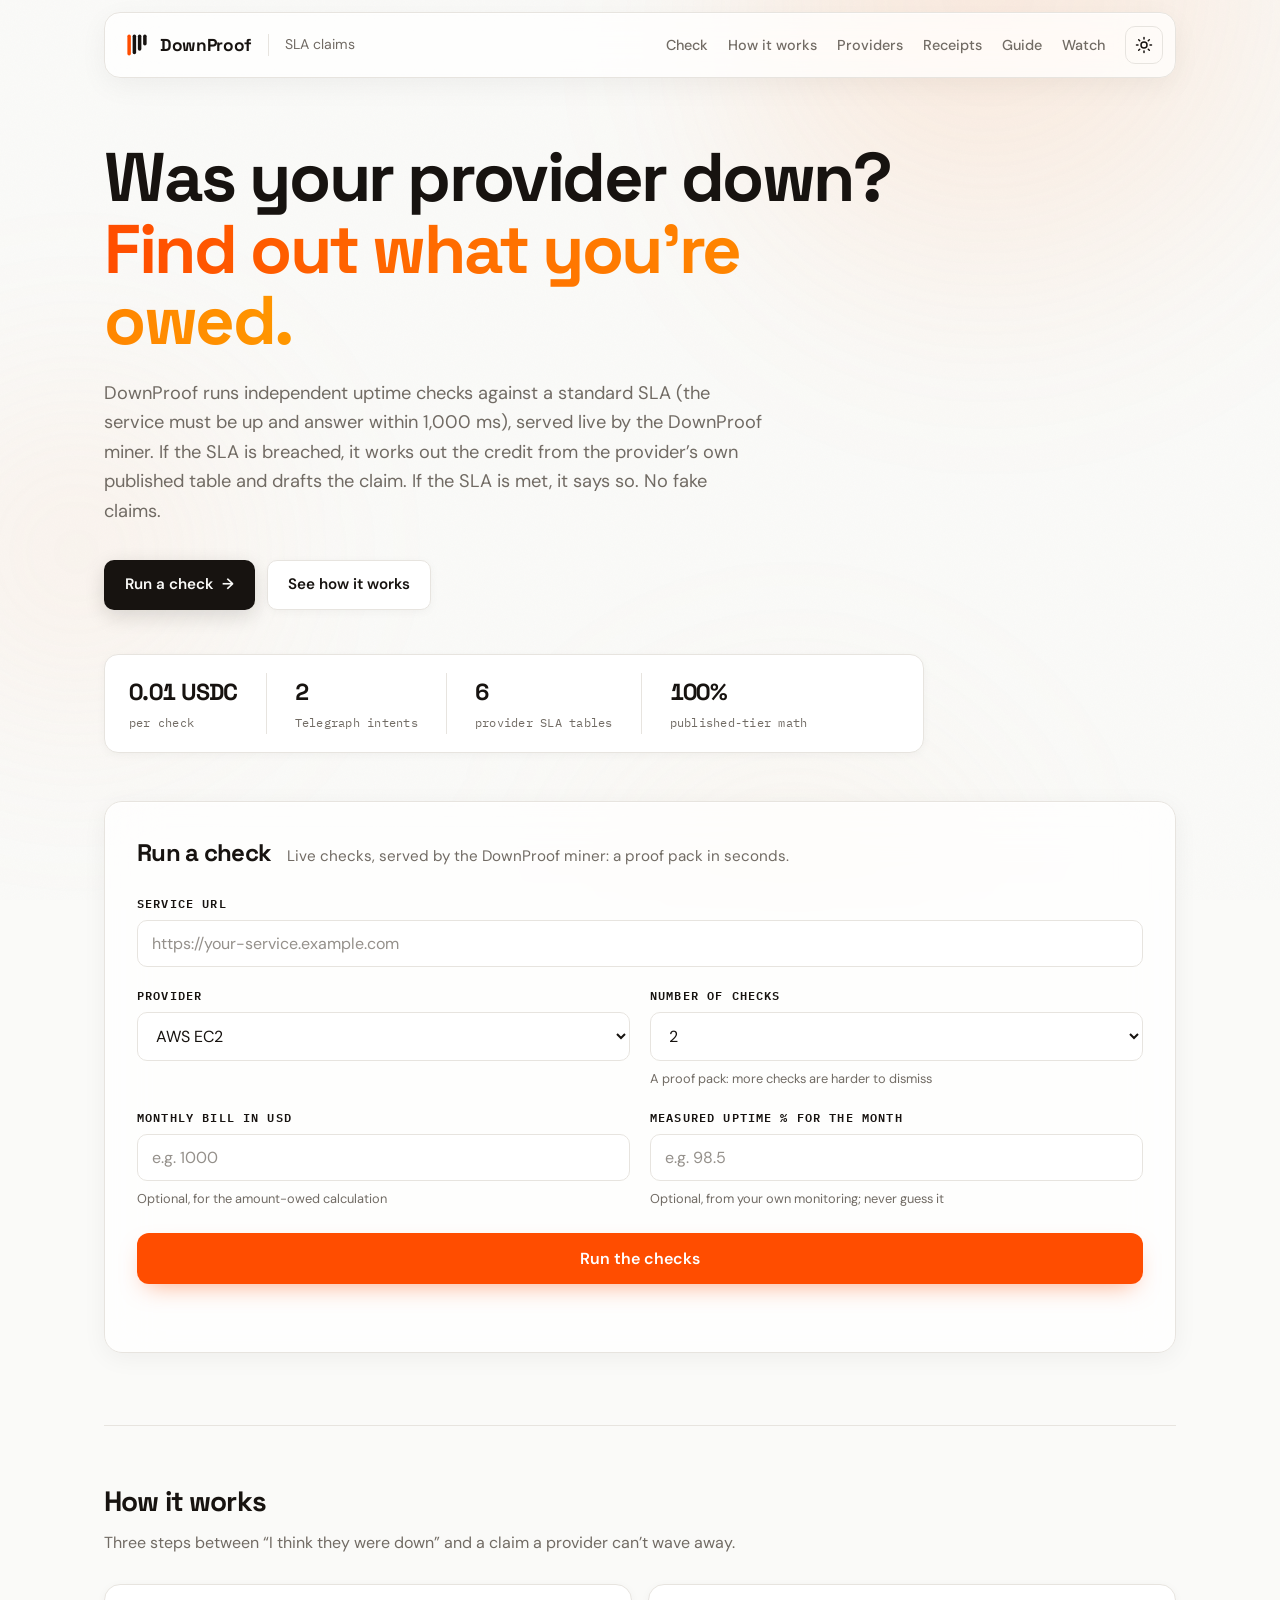
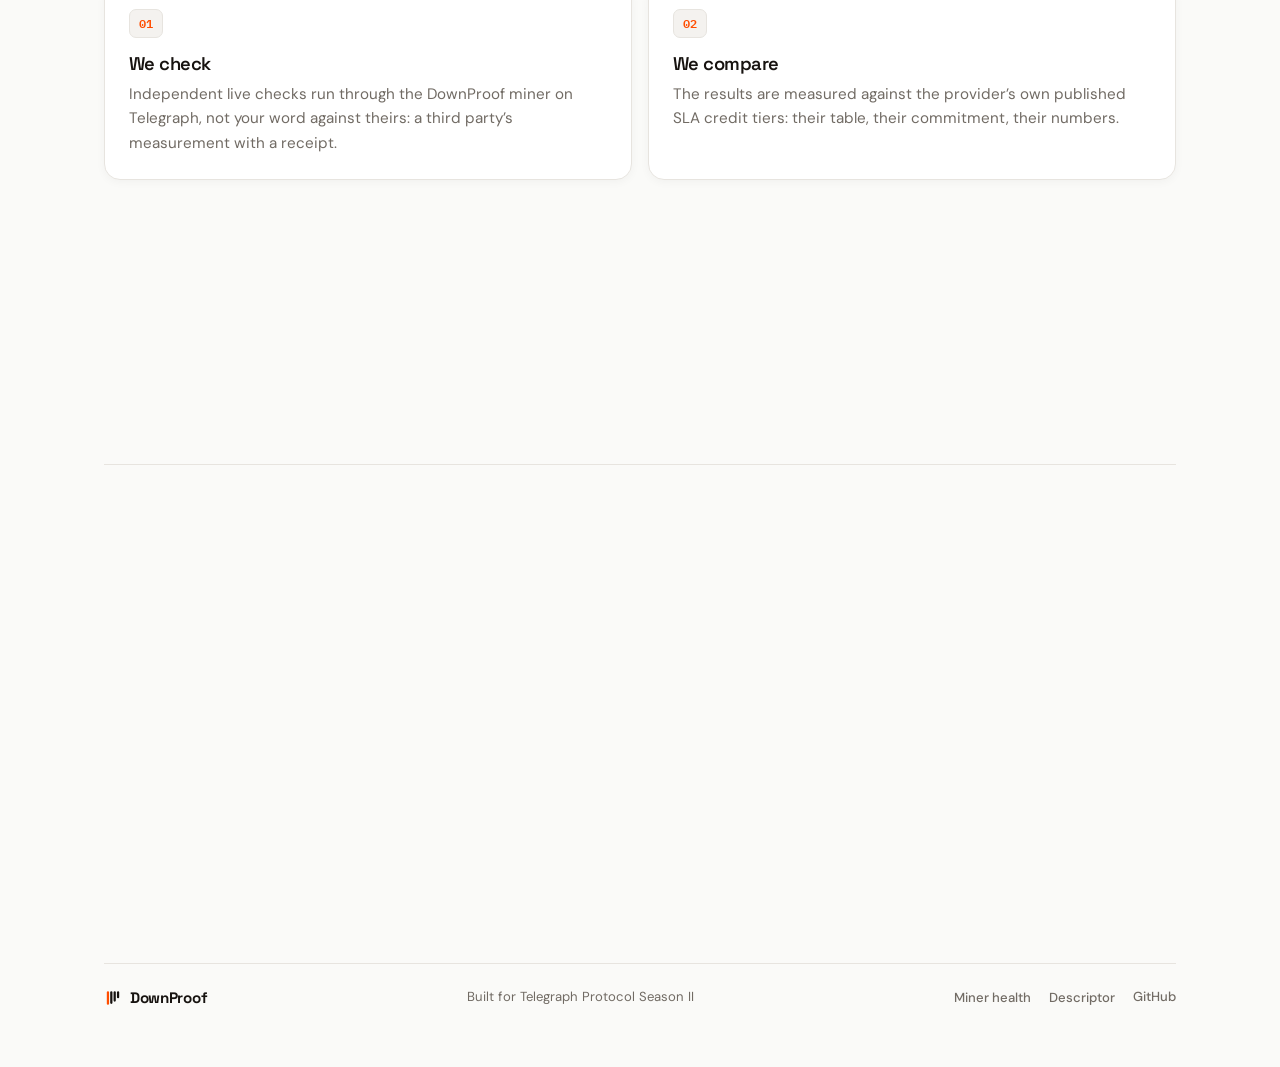
==== commit c7d93eca: "Add Open Graph and Twitter share tags" ====
--- a/web/index.html
+++ b/web/index.html
@@ -5,6 +5,19 @@
 <meta name="viewport" content="width=device-width, initial-scale=1">
 <title>DownProof: Was your provider down? Find out what you're owed.</title>
 <meta name="description" content="DownProof runs independent uptime checks against your provider's SLA and drafts the compensation claim when the SLA is breached.">
+<meta property="og:type" content="website">
+<meta property="og:site_name" content="DownProof">
+<meta property="og:title" content="DownProof: Was your provider down? Find out what you're owed.">
+<meta property="og:description" content="Turn verified downtime into a claim. DownProof buys an independent uptime and SLA check through Telegraph and drafts the compensation claim when a provider breaches its SLA. If they did not breach, it says so.">
+<meta property="og:url" content="https://downproof.vercel.app/">
+<meta property="og:image" content="https://downproof.vercel.app/og.png">
+<meta property="og:image:width" content="1920">
+<meta property="og:image:height" content="1080">
+<meta property="og:image:alt" content="DownProof: Turn verified downtime into a claim.">
+<meta name="twitter:card" content="summary_large_image">
+<meta name="twitter:title" content="DownProof: Was your provider down? Find out what you're owed.">
+<meta name="twitter:description" content="Turn verified downtime into a claim. DownProof buys an independent uptime and SLA check through Telegraph and drafts the compensation claim when a provider breaches its SLA. If they did not breach, it says so.">
+<meta name="twitter:image" content="https://downproof.vercel.app/og.png">
 <meta name="theme-color" content="#FAFAF8">
 <link rel="preconnect" href="https://fonts.googleapis.com">
 <link rel="preconnect" href="https://fonts.gstatic.com" crossorigin>
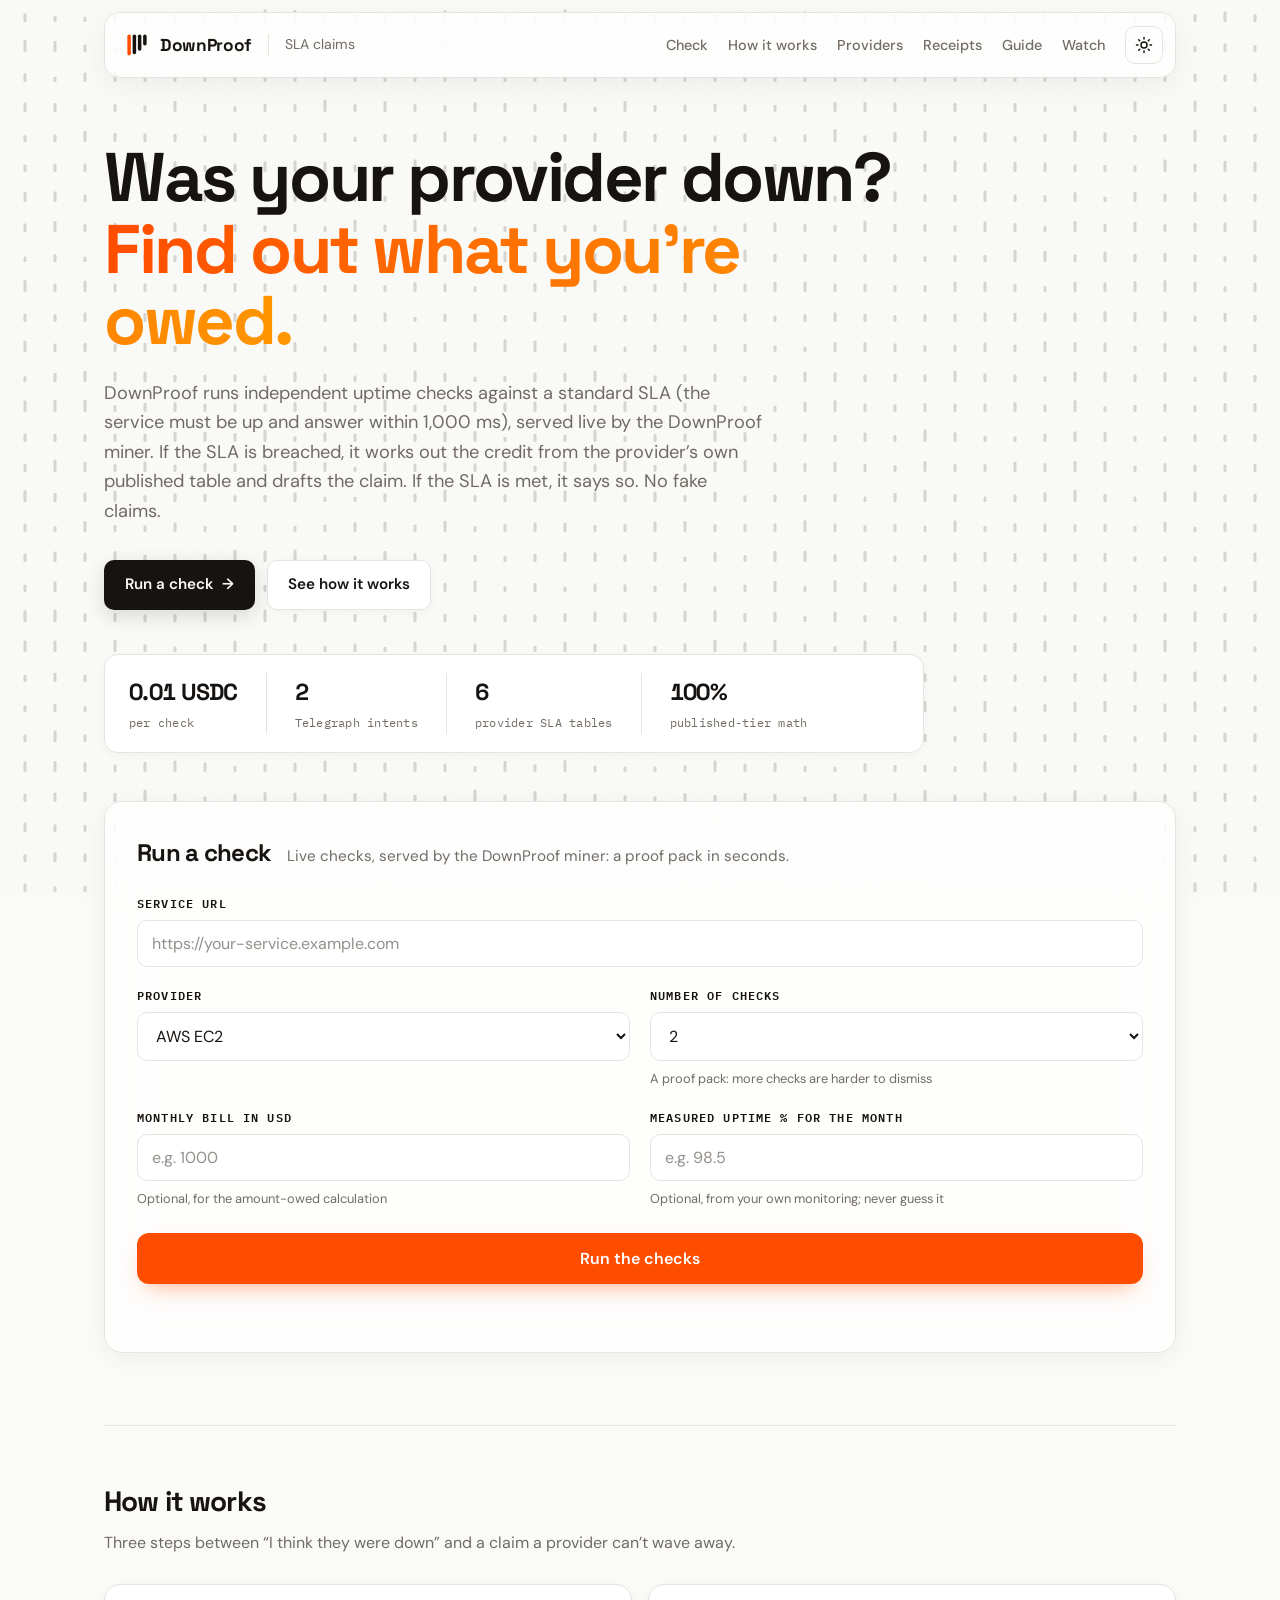
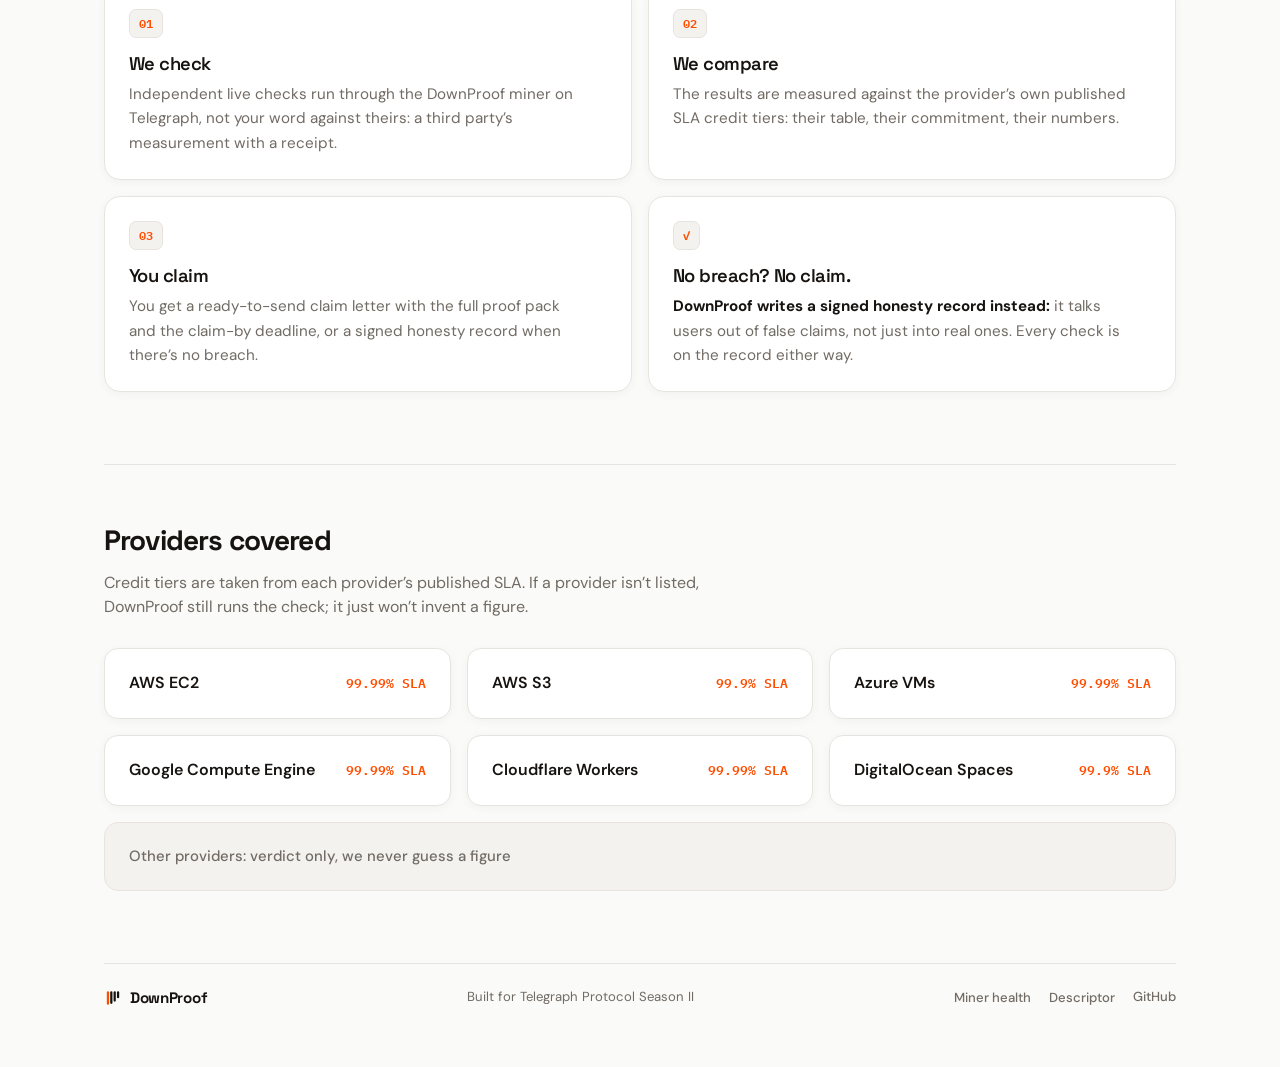
==== commit 13266229: "Add the living signal field background to the homepage" ====
--- a/web/index.html
+++ b/web/index.html
@@ -143,6 +143,7 @@
     background-image: url("data:image/svg+xml,%3Csvg xmlns='http://www.w3.org/2000/svg' width='160' height='160'%3E%3Cfilter id='n'%3E%3CfeTurbulence type='fractalNoise' baseFrequency='0.9' numOctaves='2' stitchTiles='stitch'/%3E%3C/filter%3E%3Crect width='160' height='160' filter='url(%23n)' opacity='0.6'/%3E%3C/svg%3E");
   }
   [data-theme="dark"] .bg-fx .noise { opacity: .05; }
+  .bg-fx canvas { position: absolute; inset: 0; width: 100%; height: 100%; display: block; }
 
   /* Nav: a floating glass bar, detached inside the content width. */
   .nav { position: sticky; top: 12px; z-index: 50; margin-top: 12px; padding: 0 24px; }
@@ -584,9 +585,7 @@
 </head>
 <body>
 <div class="bg-fx" aria-hidden="true">
-  <span class="blob b1"></span>
-  <span class="blob b2"></span>
-  <span class="blob b3"></span>
+  <canvas id="signal-field"></canvas>
   <span class="noise"></span>
 </div>
 <header class="nav">
@@ -1245,5 +1244,300 @@
     });
   })();
 </script>
+<script>
+  // Signal field: a quiet grid of breathing signal bars behind the page.
+  // Bars lean toward the pointer like a probe is passing over them. Now and
+  // then one cell flatlines and recovers, and a tap sends out a check pulse.
+  // Colours come from the theme tokens, so dark mode is a pure token swap.
+  (function () {
+    "use strict";
+    var canvas = document.getElementById("signal-field");
+    if (!canvas || !canvas.getContext) return;
+    var ctx = canvas.getContext("2d");
+    var root = document.documentElement;
+
+    var MAX_H = 14;          // tallest a bar can rest at, in CSS pixels
+    var BAR_W = 3;
+    var PROBE_R = 150;       // pointer influence radius
+    var DPR = Math.min(window.devicePixelRatio || 1, 1.5);
+
+    var W = 0, H = 0;
+    var cells = [];
+    var rings = [];
+    var pointer = { x: -9999, y: -9999, live: false };
+    var colors = null;
+    var running = false;
+    var heroVisible = true;
+    var flat = null;         // the one cell currently flatlining, if any
+    var nextFlatAt = 0;
+    var lastT = 0;
+    var reduced = window.matchMedia && window.matchMedia("(prefers-reduced-motion: reduce)").matches;
+
+    function parseHex(hex) {
+      hex = String(hex || "").trim();
+      if (hex.charAt(0) === "#") hex = hex.slice(1);
+      if (hex.length === 3) hex = hex.charAt(0) + hex.charAt(0) + hex.charAt(1) + hex.charAt(1) + hex.charAt(2) + hex.charAt(2);
+      var n = parseInt(hex, 16);
+      if (isNaN(n)) return { r: 23, g: 19, b: 16 };
+      return { r: (n >> 16) & 255, g: (n >> 8) & 255, b: n & 255 };
+    }
+
+    function readColors() {
+      var cs = getComputedStyle(root);
+      colors = {
+        ink: parseHex(cs.getPropertyValue("--ink")),
+        accent: parseHex(cs.getPropertyValue("--accent")),
+        ok: parseHex(cs.getPropertyValue("--ok")),
+        bad: parseHex(cs.getPropertyValue("--bad")),
+        baseAlpha: root.getAttribute("data-theme") === "dark" ? 0.22 : 0.16
+      };
+    }
+
+    function mix(a, b, t) {
+      return {
+        r: Math.round(a.r + (b.r - a.r) * t),
+        g: Math.round(a.g + (b.g - a.g) * t),
+        b: Math.round(a.b + (b.b - a.b) * t)
+      };
+    }
+
+    function rgba(c, a) {
+      return "rgba(" + c.r + "," + c.g + "," + c.b + "," + a.toFixed(3) + ")";
+    }
+
+    function buildGrid() {
+      cells = [];
+      var spacing = W < 640 ? 38 : 30;
+      var cols = Math.floor(W / spacing);
+      var rows = Math.floor(H / spacing);
+      var ox = (W - (cols - 1) * spacing) / 2;
+      var oy = (H - (rows - 1) * spacing) / 2;
+      for (var r = 0; r < rows; r++) {
+        for (var c = 0; c < cols; c++) {
+          cells.push({
+            x: ox + c * spacing,
+            y: oy + r * spacing,
+            phase: Math.random() * Math.PI * 2,
+            speed: 0.5 + Math.random() * 0.45,   // slight detune per cell
+            size: 0.7 + Math.random() * 0.45,    // per cell height character
+            probe: 0,
+            flash: 0,
+            flatScale: 1,
+            state: "up",                          // up | collapsing | down | recovering
+            stateT: 0
+          });
+        }
+      }
+    }
+
+    function resize() {
+      W = window.innerWidth;
+      H = window.innerHeight;
+      canvas.width = Math.round(W * DPR);
+      canvas.height = Math.round(H * DPR);
+      ctx.setTransform(DPR, 0, 0, DPR, 0, 0);
+      buildGrid();
+      if (reduced) drawStatic();
+    }
+
+    function barPath(x, baseY, h) {
+      if (h < 0.6) h = 0.6;
+      var left = x - BAR_W / 2;
+      var top = baseY - h;
+      if (ctx.roundRect) {
+        ctx.beginPath();
+        ctx.roundRect(left, top, BAR_W, h, BAR_W / 2);
+      } else {
+        ctx.beginPath();
+        ctx.rect(left, top, BAR_W, h);
+      }
+    }
+
+    // One frame of the field. dt is seconds since the previous frame.
+    function draw(now, dt) {
+      ctx.clearRect(0, 0, W, H);
+      var i, cell, dx, dy, dist;
+
+      // Rings first, so bars sit on top of the expanding circles.
+      for (i = rings.length - 1; i >= 0; i--) {
+        var ring = rings[i];
+        var age = Math.max(0, (now - ring.start) / 1000);
+        var radius = ring.kind === "check" ? age * 720 : age * 130;
+        var life = ring.kind === "check" ? ring.maxR : 95;
+        if (radius > life + 30) { rings.splice(i, 1); continue; }
+        var fade = Math.max(0, 1 - radius / (life + 30));
+        ctx.beginPath();
+        ctx.arc(ring.x, ring.y, radius, 0, Math.PI * 2);
+        ctx.strokeStyle = rgba(ring.kind === "check" ? colors.accent : colors.bad, 0.35 * fade);
+        ctx.lineWidth = 1;
+        ctx.stroke();
+        // Cells the ring is crossing right now get their flash.
+        for (var j = 0; j < cells.length; j++) {
+          cell = cells[j];
+          dx = cell.x - ring.x; dy = cell.y - ring.y;
+          dist = Math.sqrt(dx * dx + dy * dy);
+          if (Math.abs(dist - radius) < 16 && cell.flash < 0.35) cell.flash = 1;
+        }
+      }
+
+      for (i = 0; i < cells.length; i++) {
+        cell = cells[i];
+
+        // Flatline state machine: collapse, hold, recover.
+        if (cell.state === "collapsing") {
+          cell.flatScale = Math.max(0, 1 - (now - cell.stateT) / 300);
+          if (cell.flatScale <= 0) { cell.state = "down"; cell.stateT = now; }
+        } else if (cell.state === "down") {
+          if (now - cell.stateT > 900) { cell.state = "recovering"; cell.stateT = now; }
+        } else if (cell.state === "recovering") {
+          cell.flatScale = Math.min(1, (now - cell.stateT) / 600);
+          if (cell.flatScale >= 1) { cell.state = "up"; if (flat === cell) flat = null; }
+        }
+
+        // Probe influence eases toward the pointer, never snaps.
+        var target = 0;
+        if (pointer.live) {
+          dx = cell.x - pointer.x; dy = cell.y - pointer.y;
+          dist = Math.sqrt(dx * dx + dy * dy);
+          if (dist < PROBE_R) target = 1 - dist / PROBE_R;
+        }
+        cell.probe += (target - cell.probe) * Math.min(1, dt * 9);
+
+        cell.flash = Math.max(0, cell.flash - dt * 1.9);
+
+        var breathe = 0.52 + 0.30 * (0.5 + 0.5 * Math.sin(now / 1000 * cell.speed + cell.phase));
+        var h = MAX_H * cell.size * breathe;
+        h *= 1 + cell.probe * 1.15;
+        h += cell.flash * 5;
+        h *= cell.flatScale;
+
+        var col, alpha;
+        if (cell.state !== "up") {
+          col = colors.bad;
+          alpha = 0.55;
+        } else if (cell.flash > 0.02) {
+          col = colors.ok;
+          alpha = colors.baseAlpha + cell.flash * 0.5;
+        } else {
+          col = mix(colors.ink, colors.accent, cell.probe * 0.85);
+          alpha = colors.baseAlpha * (1 + cell.probe * 1.1);
+        }
+        ctx.fillStyle = rgba(col, Math.min(1, alpha));
+        barPath(cell.x, cell.y + MAX_H / 2, h);
+        ctx.fill();
+      }
+    }
+
+    function drawStatic() {
+      // Reduced motion: one calm frame, bars at rest, nothing moves.
+      if (!colors) readColors();
+      ctx.clearRect(0, 0, W, H);
+      for (var i = 0; i < cells.length; i++) {
+        var cell = cells[i];
+        var h = MAX_H * cell.size * 0.62;
+        ctx.fillStyle = rgba(colors.ink, colors.baseAlpha);
+        barPath(cell.x, cell.y + MAX_H / 2, h);
+        ctx.fill();
+      }
+    }
+
+    function scheduleFlat(now) {
+      nextFlatAt = now + 6000 + Math.random() * 5000;
+    }
+
+    function startFlatline(now) {
+      var cx = W / 2, cy = H / 2;
+      var away = [];
+      for (var i = 0; i < cells.length; i++) {
+        var cell = cells[i];
+        var dx = cell.x - cx, dy = cell.y - cy;
+        if (Math.sqrt(dx * dx + dy * dy) > Math.min(W, H) * 0.22) away.push(cell);
+      }
+      if (!away.length) return;
+      flat = away[Math.floor(Math.random() * away.length)];
+      flat.state = "collapsing";
+      flat.stateT = now;
+      rings.push({ x: flat.x, y: flat.y, start: now, kind: "flat", maxR: 95 });
+    }
+
+    function frame(now) {
+      if (!running) return;
+      var dt = Math.min(0.05, (now - lastT) / 1000 || 0.016);
+      lastT = now;
+      if (!flat && now >= nextFlatAt) {
+        startFlatline(now);
+        scheduleFlat(now);
+      }
+      draw(now, dt);
+      requestAnimationFrame(frame);
+    }
+
+    function setRunning(on) {
+      var want = on && heroVisible && !document.hidden && !reduced;
+      if (want && !running) {
+        running = true;
+        lastT = performance.now();
+        scheduleFlat(lastT);
+        requestAnimationFrame(frame);
+      } else if (!want) {
+        running = false;
+      }
+    }
+
+    readColors();
+    resize();
+
+    if (reduced) {
+      drawStatic();
+    } else {
+      setRunning(true);
+    }
+
+    var resizeTimer = null;
+    window.addEventListener("resize", function () {
+      if (resizeTimer) clearTimeout(resizeTimer);
+      resizeTimer = setTimeout(resize, 160);
+    });
+
+    document.addEventListener("visibilitychange", function () { setRunning(true); });
+
+    if ("IntersectionObserver" in window) {
+      var hero = document.querySelector(".hero");
+      if (hero) {
+        var io = new IntersectionObserver(function (entries) {
+          heroVisible = entries[0].isIntersecting;
+          setRunning(true);
+        }, { rootMargin: "240px 0px 240px 0px" });
+        io.observe(hero);
+      }
+    }
+
+    if ("MutationObserver" in window) {
+      new MutationObserver(function () {
+        readColors();
+        if (reduced) drawStatic();
+      }).observe(root, { attributes: true, attributeFilter: ["data-theme"] });
+    }
+
+    window.addEventListener("pointermove", function (ev) {
+      pointer.x = ev.clientX;
+      pointer.y = ev.clientY;
+      pointer.live = true;
+    }, { passive: true });
+
+    document.addEventListener("pointerdown", function (ev) {
+      if (reduced) return;
+      var t = ev.target;
+      if (t && t.closest && t.closest("a, button, input, select, textarea, label")) return;
+      var maxR = Math.max(
+        Math.hypot(ev.clientX, ev.clientY),
+        Math.hypot(W - ev.clientX, ev.clientY),
+        Math.hypot(ev.clientX, H - ev.clientY),
+        Math.hypot(W - ev.clientX, H - ev.clientY)
+      );
+      rings.push({ x: ev.clientX, y: ev.clientY, start: performance.now(), kind: "check", maxR: maxR });
+    });
+  })();
+</script>
 </body>
 </html>
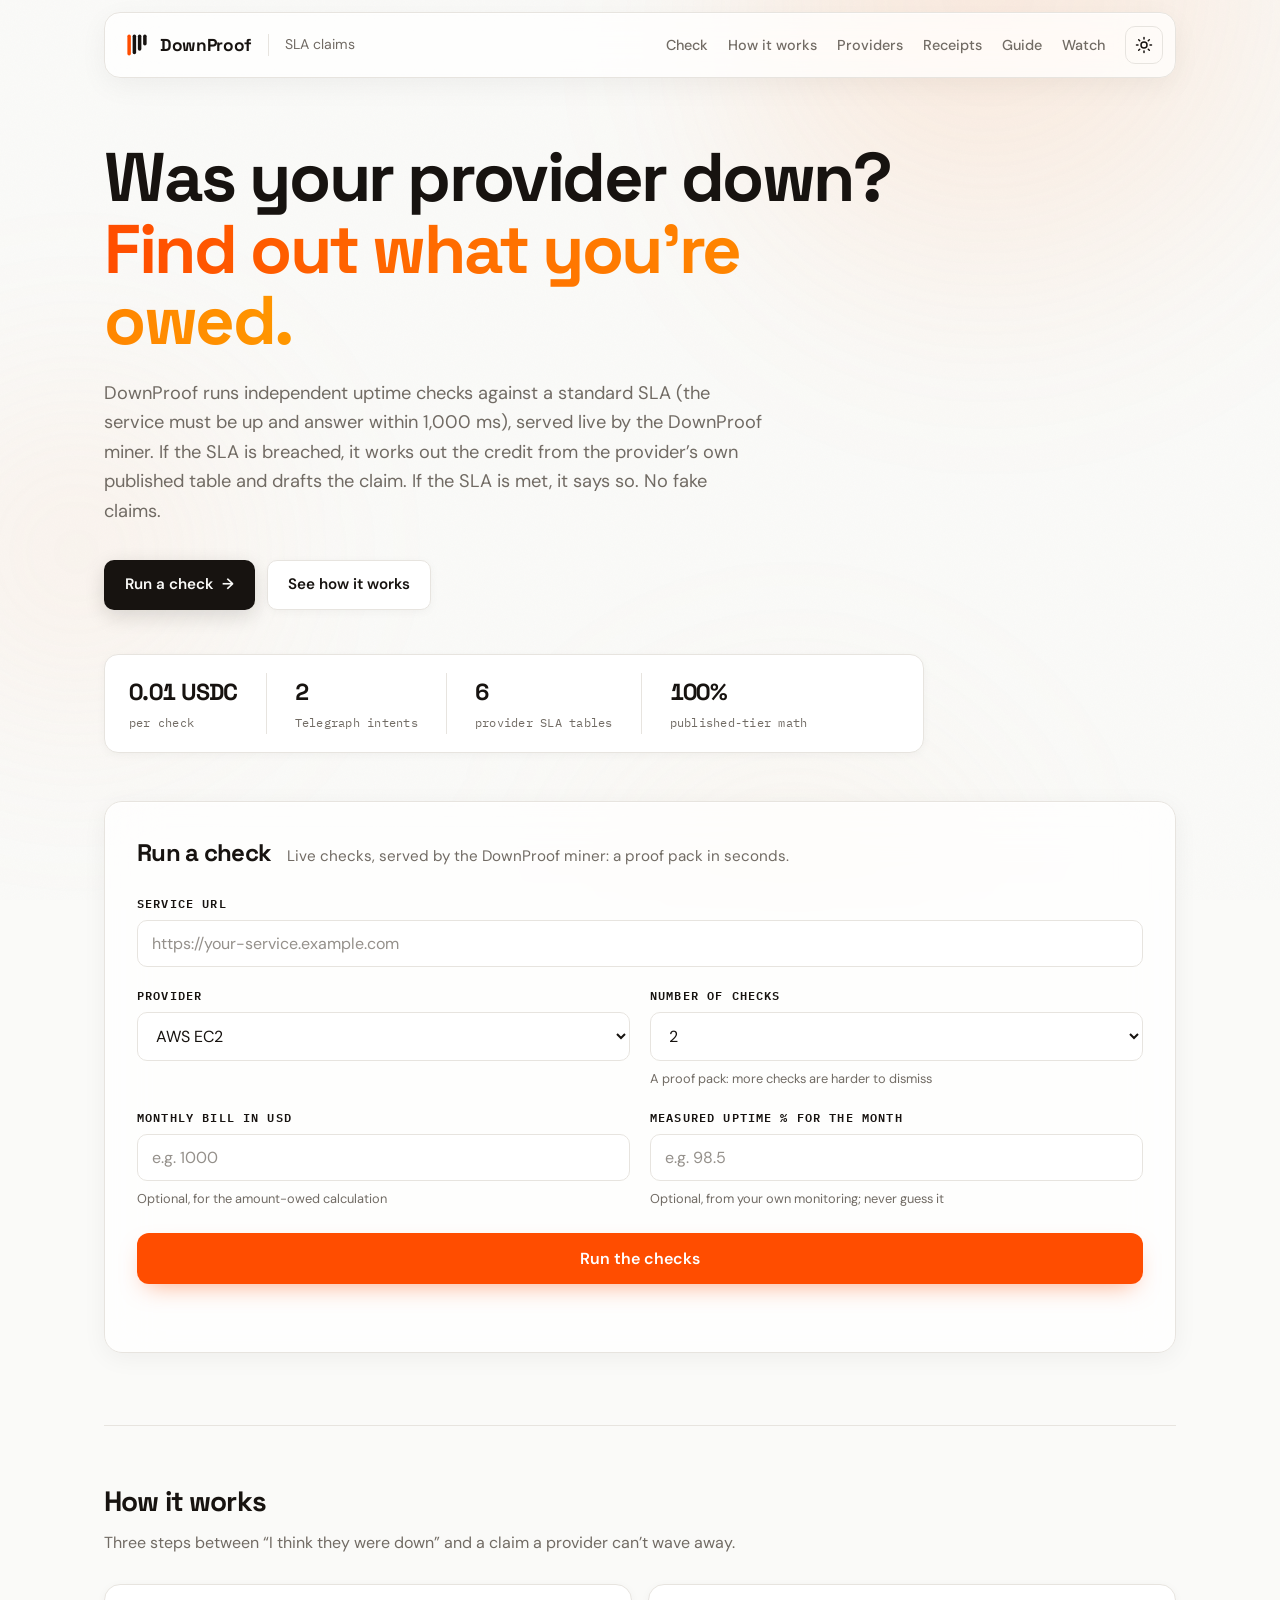
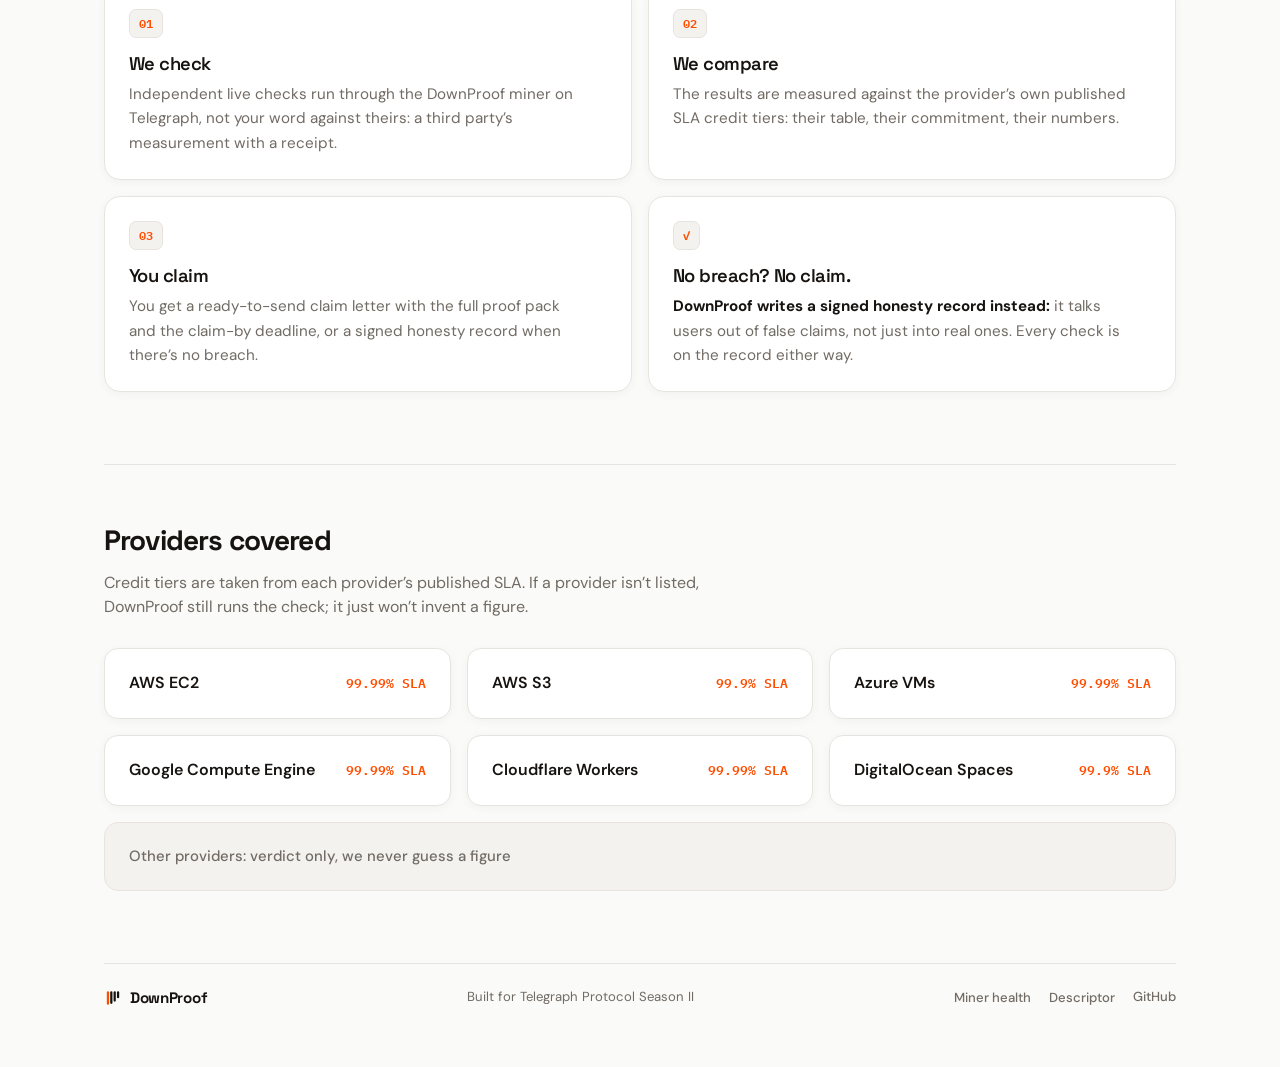
==== commit c06bf8a5: "Remove the signal field background, restore the aurora homepage" ====
--- a/web/index.html
+++ b/web/index.html
@@ -143,7 +143,6 @@
     background-image: url("data:image/svg+xml,%3Csvg xmlns='http://www.w3.org/2000/svg' width='160' height='160'%3E%3Cfilter id='n'%3E%3CfeTurbulence type='fractalNoise' baseFrequency='0.9' numOctaves='2' stitchTiles='stitch'/%3E%3C/filter%3E%3Crect width='160' height='160' filter='url(%23n)' opacity='0.6'/%3E%3C/svg%3E");
   }
   [data-theme="dark"] .bg-fx .noise { opacity: .05; }
-  .bg-fx canvas { position: absolute; inset: 0; width: 100%; height: 100%; display: block; }
 
   /* Nav: a floating glass bar, detached inside the content width. */
   .nav { position: sticky; top: 12px; z-index: 50; margin-top: 12px; padding: 0 24px; }
@@ -585,7 +584,9 @@
 </head>
 <body>
 <div class="bg-fx" aria-hidden="true">
-  <canvas id="signal-field"></canvas>
+  <span class="blob b1"></span>
+  <span class="blob b2"></span>
+  <span class="blob b3"></span>
   <span class="noise"></span>
 </div>
 <header class="nav">
@@ -1244,300 +1245,5 @@
     });
   })();
 </script>
-<script>
-  // Signal field: a quiet grid of breathing signal bars behind the page.
-  // Bars lean toward the pointer like a probe is passing over them. Now and
-  // then one cell flatlines and recovers, and a tap sends out a check pulse.
-  // Colours come from the theme tokens, so dark mode is a pure token swap.
-  (function () {
-    "use strict";
-    var canvas = document.getElementById("signal-field");
-    if (!canvas || !canvas.getContext) return;
-    var ctx = canvas.getContext("2d");
-    var root = document.documentElement;
-
-    var MAX_H = 14;          // tallest a bar can rest at, in CSS pixels
-    var BAR_W = 3;
-    var PROBE_R = 150;       // pointer influence radius
-    var DPR = Math.min(window.devicePixelRatio || 1, 1.5);
-
-    var W = 0, H = 0;
-    var cells = [];
-    var rings = [];
-    var pointer = { x: -9999, y: -9999, live: false };
-    var colors = null;
-    var running = false;
-    var heroVisible = true;
-    var flat = null;         // the one cell currently flatlining, if any
-    var nextFlatAt = 0;
-    var lastT = 0;
-    var reduced = window.matchMedia && window.matchMedia("(prefers-reduced-motion: reduce)").matches;
-
-    function parseHex(hex) {
-      hex = String(hex || "").trim();
-      if (hex.charAt(0) === "#") hex = hex.slice(1);
-      if (hex.length === 3) hex = hex.charAt(0) + hex.charAt(0) + hex.charAt(1) + hex.charAt(1) + hex.charAt(2) + hex.charAt(2);
-      var n = parseInt(hex, 16);
-      if (isNaN(n)) return { r: 23, g: 19, b: 16 };
-      return { r: (n >> 16) & 255, g: (n >> 8) & 255, b: n & 255 };
-    }
-
-    function readColors() {
-      var cs = getComputedStyle(root);
-      colors = {
-        ink: parseHex(cs.getPropertyValue("--ink")),
-        accent: parseHex(cs.getPropertyValue("--accent")),
-        ok: parseHex(cs.getPropertyValue("--ok")),
-        bad: parseHex(cs.getPropertyValue("--bad")),
-        baseAlpha: root.getAttribute("data-theme") === "dark" ? 0.22 : 0.16
-      };
-    }
-
-    function mix(a, b, t) {
-      return {
-        r: Math.round(a.r + (b.r - a.r) * t),
-        g: Math.round(a.g + (b.g - a.g) * t),
-        b: Math.round(a.b + (b.b - a.b) * t)
-      };
-    }
-
-    function rgba(c, a) {
-      return "rgba(" + c.r + "," + c.g + "," + c.b + "," + a.toFixed(3) + ")";
-    }
-
-    function buildGrid() {
-      cells = [];
-      var spacing = W < 640 ? 38 : 30;
-      var cols = Math.floor(W / spacing);
-      var rows = Math.floor(H / spacing);
-      var ox = (W - (cols - 1) * spacing) / 2;
-      var oy = (H - (rows - 1) * spacing) / 2;
-      for (var r = 0; r < rows; r++) {
-        for (var c = 0; c < cols; c++) {
-          cells.push({
-            x: ox + c * spacing,
-            y: oy + r * spacing,
-            phase: Math.random() * Math.PI * 2,
-            speed: 0.5 + Math.random() * 0.45,   // slight detune per cell
-            size: 0.7 + Math.random() * 0.45,    // per cell height character
-            probe: 0,
-            flash: 0,
-            flatScale: 1,
-            state: "up",                          // up | collapsing | down | recovering
-            stateT: 0
-          });
-        }
-      }
-    }
-
-    function resize() {
-      W = window.innerWidth;
-      H = window.innerHeight;
-      canvas.width = Math.round(W * DPR);
-      canvas.height = Math.round(H * DPR);
-      ctx.setTransform(DPR, 0, 0, DPR, 0, 0);
-      buildGrid();
-      if (reduced) drawStatic();
-    }
-
-    function barPath(x, baseY, h) {
-      if (h < 0.6) h = 0.6;
-      var left = x - BAR_W / 2;
-      var top = baseY - h;
-      if (ctx.roundRect) {
-        ctx.beginPath();
-        ctx.roundRect(left, top, BAR_W, h, BAR_W / 2);
-      } else {
-        ctx.beginPath();
-        ctx.rect(left, top, BAR_W, h);
-      }
-    }
-
-    // One frame of the field. dt is seconds since the previous frame.
-    function draw(now, dt) {
-      ctx.clearRect(0, 0, W, H);
-      var i, cell, dx, dy, dist;
-
-      // Rings first, so bars sit on top of the expanding circles.
-      for (i = rings.length - 1; i >= 0; i--) {
-        var ring = rings[i];
-        var age = Math.max(0, (now - ring.start) / 1000);
-        var radius = ring.kind === "check" ? age * 720 : age * 130;
-        var life = ring.kind === "check" ? ring.maxR : 95;
-        if (radius > life + 30) { rings.splice(i, 1); continue; }
-        var fade = Math.max(0, 1 - radius / (life + 30));
-        ctx.beginPath();
-        ctx.arc(ring.x, ring.y, radius, 0, Math.PI * 2);
-        ctx.strokeStyle = rgba(ring.kind === "check" ? colors.accent : colors.bad, 0.35 * fade);
-        ctx.lineWidth = 1;
-        ctx.stroke();
-        // Cells the ring is crossing right now get their flash.
-        for (var j = 0; j < cells.length; j++) {
-          cell = cells[j];
-          dx = cell.x - ring.x; dy = cell.y - ring.y;
-          dist = Math.sqrt(dx * dx + dy * dy);
-          if (Math.abs(dist - radius) < 16 && cell.flash < 0.35) cell.flash = 1;
-        }
-      }
-
-      for (i = 0; i < cells.length; i++) {
-        cell = cells[i];
-
-        // Flatline state machine: collapse, hold, recover.
-        if (cell.state === "collapsing") {
-          cell.flatScale = Math.max(0, 1 - (now - cell.stateT) / 300);
-          if (cell.flatScale <= 0) { cell.state = "down"; cell.stateT = now; }
-        } else if (cell.state === "down") {
-          if (now - cell.stateT > 900) { cell.state = "recovering"; cell.stateT = now; }
-        } else if (cell.state === "recovering") {
-          cell.flatScale = Math.min(1, (now - cell.stateT) / 600);
-          if (cell.flatScale >= 1) { cell.state = "up"; if (flat === cell) flat = null; }
-        }
-
-        // Probe influence eases toward the pointer, never snaps.
-        var target = 0;
-        if (pointer.live) {
-          dx = cell.x - pointer.x; dy = cell.y - pointer.y;
-          dist = Math.sqrt(dx * dx + dy * dy);
-          if (dist < PROBE_R) target = 1 - dist / PROBE_R;
-        }
-        cell.probe += (target - cell.probe) * Math.min(1, dt * 9);
-
-        cell.flash = Math.max(0, cell.flash - dt * 1.9);
-
-        var breathe = 0.52 + 0.30 * (0.5 + 0.5 * Math.sin(now / 1000 * cell.speed + cell.phase));
-        var h = MAX_H * cell.size * breathe;
-        h *= 1 + cell.probe * 1.15;
-        h += cell.flash * 5;
-        h *= cell.flatScale;
-
-        var col, alpha;
-        if (cell.state !== "up") {
-          col = colors.bad;
-          alpha = 0.55;
-        } else if (cell.flash > 0.02) {
-          col = colors.ok;
-          alpha = colors.baseAlpha + cell.flash * 0.5;
-        } else {
-          col = mix(colors.ink, colors.accent, cell.probe * 0.85);
-          alpha = colors.baseAlpha * (1 + cell.probe * 1.1);
-        }
-        ctx.fillStyle = rgba(col, Math.min(1, alpha));
-        barPath(cell.x, cell.y + MAX_H / 2, h);
-        ctx.fill();
-      }
-    }
-
-    function drawStatic() {
-      // Reduced motion: one calm frame, bars at rest, nothing moves.
-      if (!colors) readColors();
-      ctx.clearRect(0, 0, W, H);
-      for (var i = 0; i < cells.length; i++) {
-        var cell = cells[i];
-        var h = MAX_H * cell.size * 0.62;
-        ctx.fillStyle = rgba(colors.ink, colors.baseAlpha);
-        barPath(cell.x, cell.y + MAX_H / 2, h);
-        ctx.fill();
-      }
-    }
-
-    function scheduleFlat(now) {
-      nextFlatAt = now + 6000 + Math.random() * 5000;
-    }
-
-    function startFlatline(now) {
-      var cx = W / 2, cy = H / 2;
-      var away = [];
-      for (var i = 0; i < cells.length; i++) {
-        var cell = cells[i];
-        var dx = cell.x - cx, dy = cell.y - cy;
-        if (Math.sqrt(dx * dx + dy * dy) > Math.min(W, H) * 0.22) away.push(cell);
-      }
-      if (!away.length) return;
-      flat = away[Math.floor(Math.random() * away.length)];
-      flat.state = "collapsing";
-      flat.stateT = now;
-      rings.push({ x: flat.x, y: flat.y, start: now, kind: "flat", maxR: 95 });
-    }
-
-    function frame(now) {
-      if (!running) return;
-      var dt = Math.min(0.05, (now - lastT) / 1000 || 0.016);
-      lastT = now;
-      if (!flat && now >= nextFlatAt) {
-        startFlatline(now);
-        scheduleFlat(now);
-      }
-      draw(now, dt);
-      requestAnimationFrame(frame);
-    }
-
-    function setRunning(on) {
-      var want = on && heroVisible && !document.hidden && !reduced;
-      if (want && !running) {
-        running = true;
-        lastT = performance.now();
-        scheduleFlat(lastT);
-        requestAnimationFrame(frame);
-      } else if (!want) {
-        running = false;
-      }
-    }
-
-    readColors();
-    resize();
-
-    if (reduced) {
-      drawStatic();
-    } else {
-      setRunning(true);
-    }
-
-    var resizeTimer = null;
-    window.addEventListener("resize", function () {
-      if (resizeTimer) clearTimeout(resizeTimer);
-      resizeTimer = setTimeout(resize, 160);
-    });
-
-    document.addEventListener("visibilitychange", function () { setRunning(true); });
-
-    if ("IntersectionObserver" in window) {
-      var hero = document.querySelector(".hero");
-      if (hero) {
-        var io = new IntersectionObserver(function (entries) {
-          heroVisible = entries[0].isIntersecting;
-          setRunning(true);
-        }, { rootMargin: "240px 0px 240px 0px" });
-        io.observe(hero);
-      }
-    }
-
-    if ("MutationObserver" in window) {
-      new MutationObserver(function () {
-        readColors();
-        if (reduced) drawStatic();
-      }).observe(root, { attributes: true, attributeFilter: ["data-theme"] });
-    }
-
-    window.addEventListener("pointermove", function (ev) {
-      pointer.x = ev.clientX;
-      pointer.y = ev.clientY;
-      pointer.live = true;
-    }, { passive: true });
-
-    document.addEventListener("pointerdown", function (ev) {
-      if (reduced) return;
-      var t = ev.target;
-      if (t && t.closest && t.closest("a, button, input, select, textarea, label")) return;
-      var maxR = Math.max(
-        Math.hypot(ev.clientX, ev.clientY),
-        Math.hypot(W - ev.clientX, ev.clientY),
-        Math.hypot(ev.clientX, H - ev.clientY),
-        Math.hypot(W - ev.clientX, H - ev.clientY)
-      );
-      rings.push({ x: ev.clientX, y: ev.clientY, start: performance.now(), kind: "check", maxR: maxR });
-    });
-  })();
-</script>
 </body>
 </html>
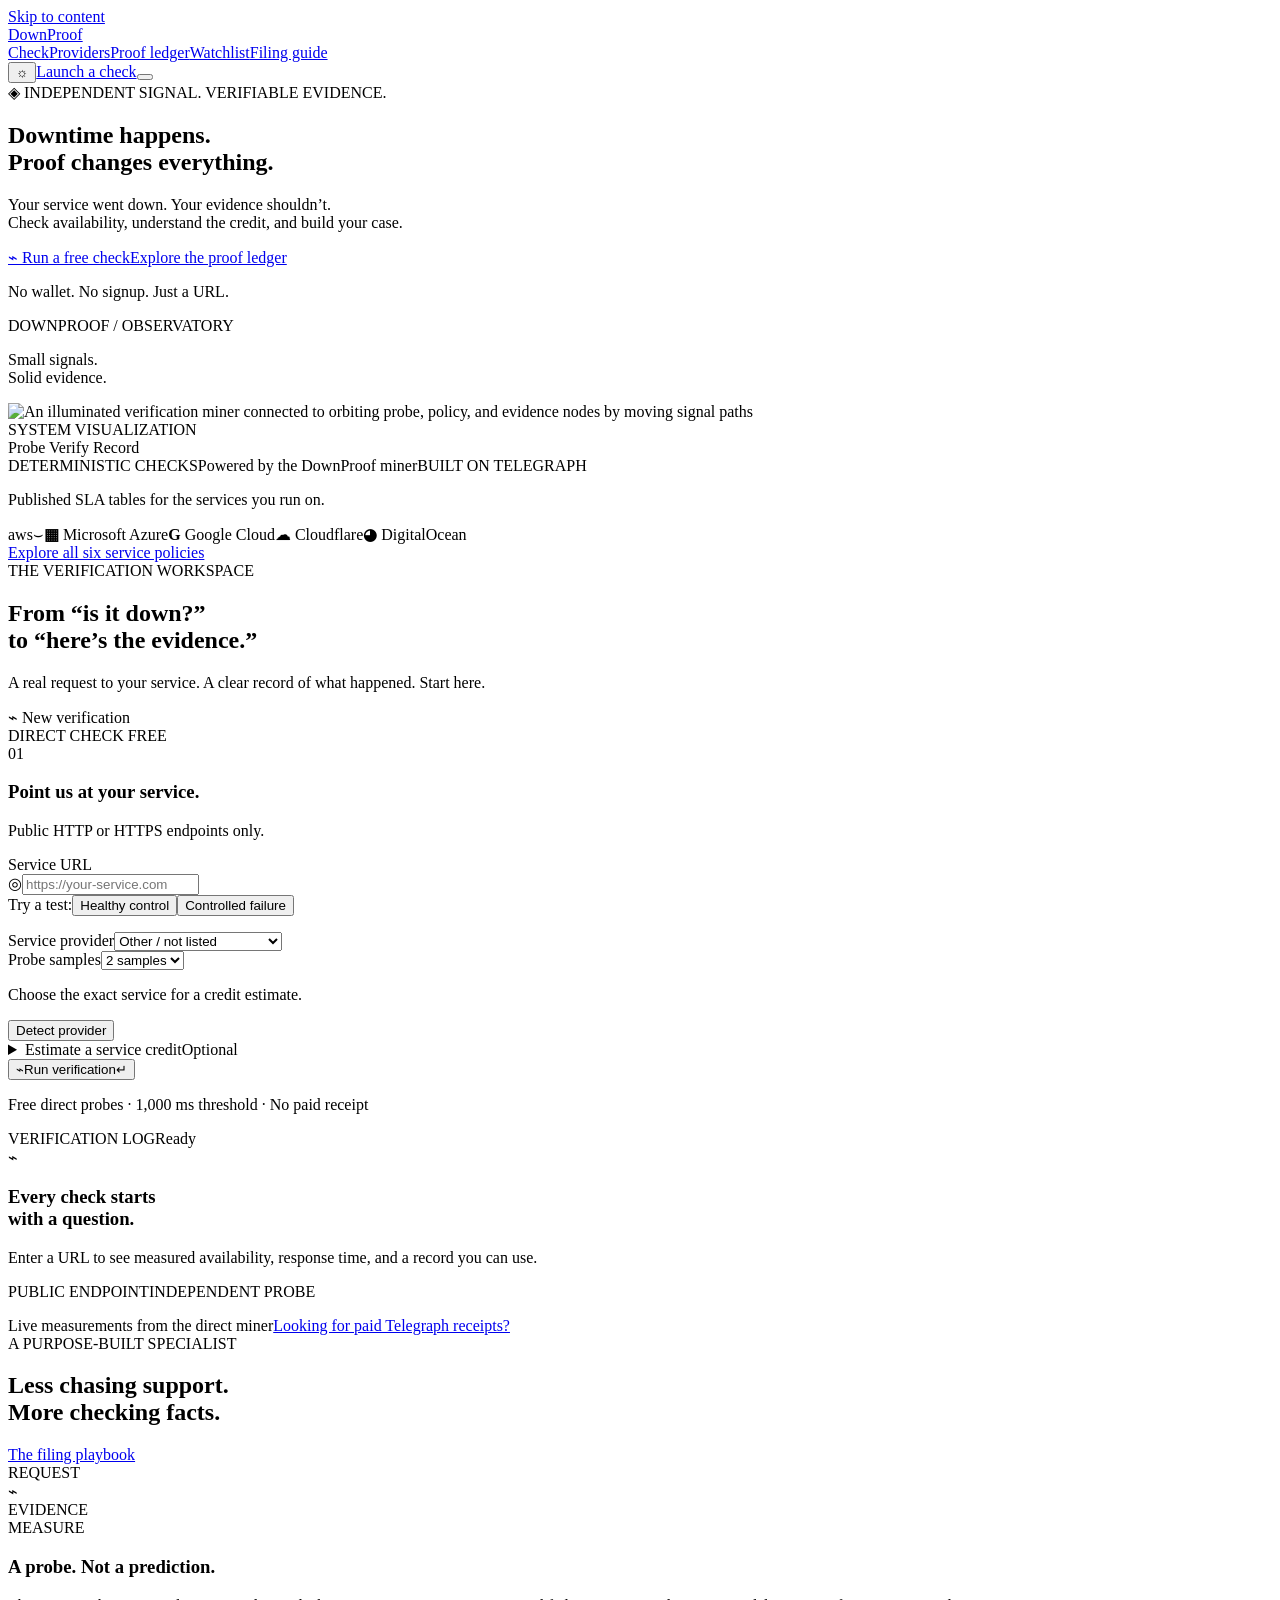
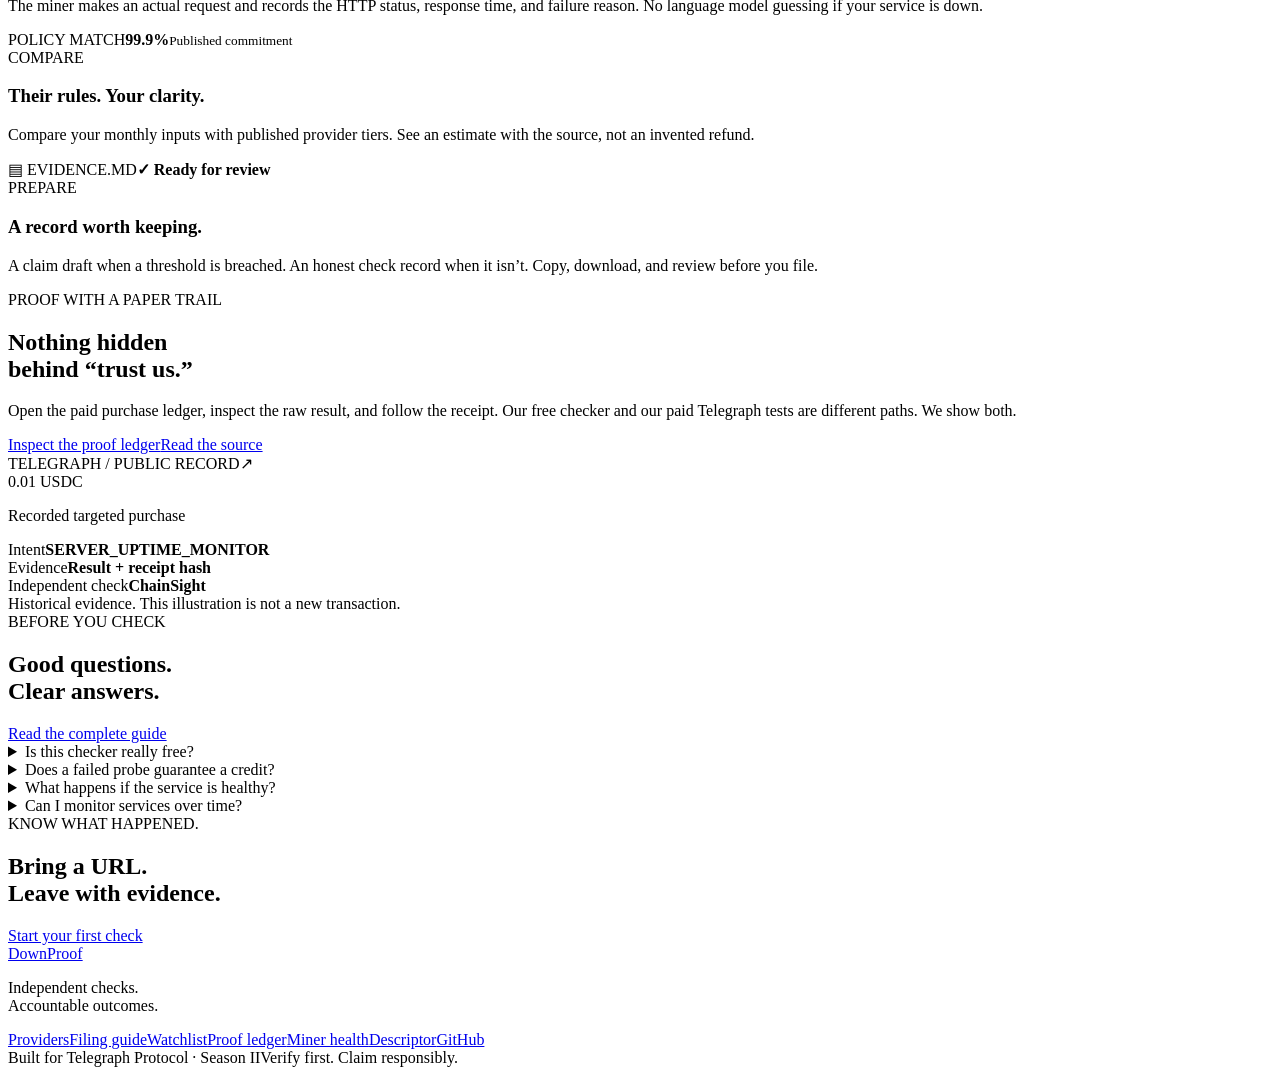
==== commit c2ec44fe: "Redesign DownProof as an animated verification observatory" ====
--- a/web/index.html
+++ b/web/index.html
@@ -1,1249 +1,73 @@
-<!DOCTYPE html>
-<html lang="en" data-theme="light">
+<!doctype html>
+<html lang="en" data-theme="dark">
 <head>
-<meta charset="utf-8">
-<meta name="viewport" content="width=device-width, initial-scale=1">
-<title>DownProof: Was your provider down? Find out what you're owed.</title>
-<meta name="description" content="DownProof runs independent uptime checks against your provider's SLA and drafts the compensation claim when the SLA is breached.">
-<meta property="og:type" content="website">
-<meta property="og:site_name" content="DownProof">
-<meta property="og:title" content="DownProof: Was your provider down? Find out what you're owed.">
-<meta property="og:description" content="Turn verified downtime into a claim. DownProof buys an independent uptime and SLA check through Telegraph and drafts the compensation claim when a provider breaches its SLA. If they did not breach, it says so.">
-<meta property="og:url" content="https://downproof.vercel.app/">
-<meta property="og:image" content="https://downproof.vercel.app/og.png">
-<meta property="og:image:width" content="1920">
-<meta property="og:image:height" content="1080">
-<meta property="og:image:alt" content="DownProof: Turn verified downtime into a claim.">
-<meta name="twitter:card" content="summary_large_image">
-<meta name="twitter:title" content="DownProof: Was your provider down? Find out what you're owed.">
-<meta name="twitter:description" content="Turn verified downtime into a claim. DownProof buys an independent uptime and SLA check through Telegraph and drafts the compensation claim when a provider breaches its SLA. If they did not breach, it says so.">
-<meta name="twitter:image" content="https://downproof.vercel.app/og.png">
-<meta name="theme-color" content="#FAFAF8">
-<link rel="preconnect" href="https://fonts.googleapis.com">
-<link rel="preconnect" href="https://fonts.gstatic.com" crossorigin>
-<link href="https://fonts.googleapis.com/css2?family=DM+Sans:wght@400;500;600;700&family=Space+Grotesk:wght@500;600;700&family=IBM+Plex+Mono:wght@400;500;600&display=swap" rel="stylesheet">
-<script>
-  // Set the theme before first paint: saved choice, else OS preference.
-  (function () {
-    var t = null;
-    try { t = localStorage.getItem("dp-theme"); } catch (e) { /* private mode */ }
-    if (t !== "dark" && t !== "light") {
-      t = (window.matchMedia && window.matchMedia("(prefers-color-scheme: dark)").matches) ? "dark" : "light";
-    }
-    document.documentElement.setAttribute("data-theme", t);
-  })();
-</script>
-<style>
-  :root {
-    --bg: #FAFAF8;
-    --surface: #FFFFFF;
-    --surface-2: #F4F2EF;
-    --ink: #171310;
-    --muted: #716B64;
-    --border: #E7E4DF;
-    --accent: #FF4D00;
-    --accent-hover: #E64400;
-    --accent-ink: #FFFFFF;
-    --accent-soft: #FFF1E9;
-    --amber: #FF9E00;
-    --ok: #0E9F5A;
-    --ok-bg: #E9F7EF;
-    --ok-border: #C4E9D4;
-    --bad: #E5484D;
-    --bad-bg: #FDECEC;
-    --bad-border: #F6CACA;
-    --glass: rgba(255, 255, 255, .74);
-    --glass-strong: rgba(255, 255, 255, .88);
-    --glass-edge: #E7E4DF;
-    --glass-shadow: 0 10px 34px rgba(23, 19, 16, .07);
-    --shadow: 0 5px 24px rgba(23, 19, 16, .05);
-    --shadow-sm: 0 2px 10px rgba(23, 19, 16, .04);
-    --display: "Space Grotesk", "DM Sans", sans-serif;
-    --body: "DM Sans", -apple-system, BlinkMacSystemFont, "Segoe UI", sans-serif;
-    --mono: "IBM Plex Mono", ui-monospace, SFMono-Regular, Menlo, Consolas, monospace;
-  }
-  [data-theme="dark"] {
-    --bg: #0A0908;
-    --surface: #141210;
-    --surface-2: #1E1B18;
-    --ink: #F5F1EC;
-    --muted: #A8A29A;
-    --border: #2A2622;
-    --accent: #FF7A29;
-    --accent-hover: #FF8C42;
-    --accent-ink: #221103;
-    --accent-soft: #2A1A0E;
-    --amber: #FFB35C;
-    --ok: #3ECF74;
-    --ok-bg: #0E2A1A;
-    --ok-border: #1E4A30;
-    --bad: #FF6B70;
-    --bad-bg: #331416;
-    --bad-border: #5A2327;
-    --glass: rgba(20, 18, 16, .72);
-    --glass-strong: rgba(22, 20, 17, .88);
-    --glass-edge: #2A2622;
-    --glass-shadow: 0 12px 38px rgba(0, 0, 0, .45);
-    --shadow: 0 5px 24px rgba(0, 0, 0, .35);
-    --shadow-sm: 0 2px 10px rgba(0, 0, 0, .3);
-  }
-  /* Near-opaque fallback where backdrop-filter is unavailable. */
-  @supports not ((backdrop-filter: blur(1px)) or (-webkit-backdrop-filter: blur(1px))) {
-    :root { --glass: rgba(255,255,255,.97); --glass-strong: #FFFFFF; }
-    [data-theme="dark"] { --glass: rgba(20,18,16,.97); --glass-strong: #141210; }
-  }
-  * { box-sizing: border-box; }
-  html { scroll-behavior: smooth; }
-  body {
-    margin: 0; background: var(--bg); color: var(--ink);
-    font-family: var(--body); line-height: 1.55; font-size: 16px;
-    -webkit-font-smoothing: antialiased; text-rendering: optimizeLegibility;
-    transition: background-color .25s ease, color .25s ease;
-  }
-  ::selection { background: var(--accent); color: var(--accent-ink); }
-  a { color: var(--accent); text-decoration: none; }
-  a:hover { text-decoration: underline; }
-  :focus-visible { outline: 2px solid var(--accent); outline-offset: 2px; border-radius: 4px; }
-  h1, h2, h3 { font-family: var(--display); letter-spacing: -0.03em; }
-
-  /* Aurora background: a faint warm wash, kept quiet on purpose. */
-  .bg-fx { position: fixed; inset: 0; z-index: 0; overflow: hidden; pointer-events: none; }
-  .bg-fx .blob { position: absolute; border-radius: 50%; filter: blur(80px); will-change: transform, opacity; }
-  .bg-fx .b1 {
-    width: 58vw; height: 58vw; min-width: 500px; min-height: 500px;
-    top: -24vw; right: -12vw;
-    background: radial-gradient(circle at 40% 40%, rgba(255,138,61,.16), rgba(255,138,61,0) 65%);
-    animation: drift1 30s ease-in-out infinite alternate;
-  }
-  .bg-fx .b2 {
-    width: 44vw; height: 44vw; min-width: 380px; min-height: 380px;
-    top: 30vh; left: -16vw;
-    background: radial-gradient(circle at 50% 50%, rgba(255,183,140,.13), rgba(255,183,140,0) 65%);
-    animation: drift2 36s ease-in-out infinite alternate;
-  }
-  .bg-fx .b3 {
-    width: 48vw; height: 48vw; min-width: 420px; min-height: 420px;
-    bottom: -26vw; right: 14vw;
-    background: radial-gradient(circle at 50% 50%, rgba(255,205,160,.10), rgba(255,205,160,0) 68%);
-    animation: drift1 40s ease-in-out infinite alternate-reverse;
-  }
-  [data-theme="dark"] .bg-fx .b1 { background: radial-gradient(circle at 40% 40%, rgba(255,96,0,.13), rgba(255,96,0,0) 65%); }
-  [data-theme="dark"] .bg-fx .b2 { background: radial-gradient(circle at 50% 50%, rgba(255,70,0,.08), rgba(255,70,0,0) 65%); }
-  [data-theme="dark"] .bg-fx .b3 { background: radial-gradient(circle at 50% 50%, rgba(150,45,0,.09), rgba(150,45,0,0) 68%); }
-  @keyframes drift1 {
-    from { transform: translate3d(0,0,0) scale(1); opacity: .85; }
-    to   { transform: translate3d(-3vw, 3vh, 0) scale(1.08); opacity: 1; }
-  }
-  @keyframes drift2 {
-    from { transform: translate3d(0,0,0) scale(1.04); opacity: 1; }
-    to   { transform: translate3d(3vw, -2.5vh, 0) scale(.96); opacity: .8; }
-  }
-  .bg-fx .noise {
-    position: absolute; inset: 0; opacity: .04; mix-blend-mode: overlay;
-    background-image: url("data:image/svg+xml,%3Csvg xmlns='http://www.w3.org/2000/svg' width='160' height='160'%3E%3Cfilter id='n'%3E%3CfeTurbulence type='fractalNoise' baseFrequency='0.9' numOctaves='2' stitchTiles='stitch'/%3E%3C/filter%3E%3Crect width='160' height='160' filter='url(%23n)' opacity='0.6'/%3E%3C/svg%3E");
-  }
-  [data-theme="dark"] .bg-fx .noise { opacity: .05; }
-
-  /* Nav: a floating glass bar, detached inside the content width. */
-  .nav { position: sticky; top: 12px; z-index: 50; margin-top: 12px; padding: 0 24px; }
-  .nav-inner {
-    max-width: 1072px; margin: 0 auto; height: 66px;
-    display: flex; align-items: center; gap: 16px;
-    padding: 0 12px 0 18px; border-radius: 16px;
-    background: var(--glass);
-    -webkit-backdrop-filter: blur(26px) saturate(150%);
-    backdrop-filter: blur(26px) saturate(150%);
-    border: 1px solid var(--glass-edge);
-    box-shadow: inset 0 1px 0 rgba(255,255,255,.55), 0 8px 28px rgba(23,19,16,.05);
-    transition: box-shadow .25s ease;
-  }
-  [data-theme="dark"] .nav-inner { box-shadow: inset 0 1px 0 rgba(255,255,255,.06), 0 8px 28px rgba(0,0,0,.38); }
-  .nav.scrolled .nav-inner { box-shadow: inset 0 1px 0 rgba(255,255,255,.55), 0 14px 36px rgba(23,19,16,.10); }
-  [data-theme="dark"] .nav.scrolled .nav-inner { box-shadow: inset 0 1px 0 rgba(255,255,255,.06), 0 14px 36px rgba(0,0,0,.55); }
-  .brand {
-    display: inline-flex; align-items: center; gap: 9px;
-    color: var(--ink); font-family: var(--display); font-weight: 700;
-    font-size: 1.08rem; letter-spacing: -0.02em;
-  }
-  .brand:hover { text-decoration: none; }
-  .brand svg { display: block; }
-  .nav-div { width: 1px; height: 22px; background: var(--border); flex: none; }
-  .nav-context { color: var(--muted); font-size: .88rem; white-space: nowrap; }
-  .nav-links { margin-left: auto; display: flex; align-items: center; gap: 20px; }
-  .nav-links a { color: var(--muted); font-weight: 500; font-size: .9rem; transition: color .16s ease; }
-  .nav-links a:hover { color: var(--ink); text-decoration: none; }
-  .dot {
-    width: 8px; height: 8px; border-radius: 50%; background: var(--ok); flex: none;
-    animation: pulse 2s ease-in-out infinite;
-  }
-  @keyframes pulse {
-    0%, 100% { box-shadow: 0 0 0 0 color-mix(in srgb, var(--ok) 45%, transparent); }
-    50% { box-shadow: 0 0 0 5px transparent; }
-  }
-  .icon-btn {
-    display: inline-flex; align-items: center; justify-content: center;
-    width: 38px; height: 38px; border-radius: 10px; flex: none;
-    background: transparent; border: 1px solid var(--border); color: var(--ink);
-    cursor: pointer; padding: 0;
-    transition: transform .16s ease, background-color .16s ease;
-  }
-  .icon-btn:hover { background: var(--surface-2); }
-  .icon-btn:active { transform: scale(.96); }
-  .icon-btn svg { display: block; }
-  [data-theme="light"] .icon-moon { display: none; }
-  [data-theme="dark"] .icon-sun { display: none; }
-
-  /* Mobile menu: button beside the theme toggle, slide-in sidebar. */
-  .menu-btn { display: none; }
-  .mobile-sidebar { display: none; }
-
-  /* Layout */
-  main { max-width: 1120px; margin: 0 auto; padding: 0 24px 48px; position: relative; z-index: 1; }
-  section { scroll-margin-top: 100px; }
-
-  /* Scroll reveal (armed by JS adding html.anim) */
-  html.anim .reveal {
-    opacity: 0; transform: translateY(14px);
-    transition: opacity .7s ease, transform .7s cubic-bezier(.22,.61,.36,1);
-    transition-delay: var(--d, 0s);
-  }
-  html.anim .reveal.in { opacity: 1; transform: none; }
-
-  /* Hero */
-  .hero { padding: 64px 0 40px; max-width: 820px; }
-  .hero h1 {
-    font-size: clamp(2.6rem, 6.2vw, 4.3rem); line-height: 1.04; font-weight: 700;
-    margin: 0 0 22px; letter-spacing: -0.035em;
-  }
-  .hero h1 .hl {
-    background: linear-gradient(90deg, var(--accent), var(--amber), var(--accent));
-    background-size: 220% 100%;
-    -webkit-background-clip: text; background-clip: text;
-    -webkit-text-fill-color: transparent; color: transparent;
-    animation: gradShift 7s ease-in-out infinite;
-  }
-  @keyframes gradShift {
-    0%, 100% { background-position: 0% 50%; }
-    50% { background-position: 100% 50%; }
-  }
-  .sub { color: var(--muted); font-size: 1.14rem; line-height: 1.62; margin: 0 0 34px; max-width: 660px; }
-  .cta-row { display: flex; gap: 12px; flex-wrap: wrap; }
-  .btn {
-    display: inline-flex; align-items: center; gap: 9px;
-    font-weight: 600; font-size: .95rem; border-radius: 10px; padding: 12px 20px;
-    border: 1px solid transparent; cursor: pointer;
-    transition: background-color .16s ease, transform .16s ease, box-shadow .16s ease;
-  }
-  .btn:hover { text-decoration: none; }
-  .btn:active { transform: scale(.98); }
-  .btn .arr { display: inline-block; transition: transform .16s ease; }
-  .btn:hover .arr { transform: translateX(3px); }
-  .btn.primary {
-    background: var(--ink); color: var(--bg);
-    box-shadow: 0 6px 20px rgba(23,19,16,.14);
-  }
-  .btn.primary:hover { background: color-mix(in srgb, var(--ink) 88%, var(--bg)); }
-  .btn.ghost {
-    color: var(--ink); background: var(--surface);
-    border-color: var(--border); box-shadow: var(--shadow-sm);
-  }
-  .btn.ghost:hover { background: var(--surface-2); }
-  .stats {
-    list-style: none; display: flex; flex-wrap: wrap; gap: 10px 0;
-    margin: 44px 0 0; padding: 18px 24px; border-radius: 14px;
-    background: var(--surface); border: 1px solid var(--border); box-shadow: var(--shadow-sm);
-  }
-  .stats li {
-    font-family: var(--mono); font-size: .78rem; color: var(--muted); letter-spacing: .02em;
-    padding: 2px 28px; border-left: 1px solid var(--border);
-  }
-  .stats li:first-child { padding-left: 0; border-left: 0; }
-  .stats li:last-child { padding-right: 0; }
-  .stats strong {
-    display: block; font-family: var(--display); font-size: 1.45rem; color: var(--ink);
-    letter-spacing: -0.03em; margin-bottom: 2px; font-variant-numeric: tabular-nums;
-  }
-
-  /* Checker */
-  .checker-card {
-    border-radius: 18px; padding: 32px; margin-top: 8px;
-    background: var(--glass);
-    -webkit-backdrop-filter: blur(26px) saturate(150%);
-    backdrop-filter: blur(26px) saturate(150%);
-    border: 1px solid var(--glass-edge);
-    box-shadow: inset 0 1px 0 rgba(255,255,255,.55), var(--shadow);
-  }
-  [data-theme="dark"] .checker-card { box-shadow: inset 0 1px 0 rgba(255,255,255,.05), var(--shadow); }
-  .checker-head { display: flex; align-items: baseline; gap: 16px; flex-wrap: wrap; margin-bottom: 8px; }
-  .checker-head h2 { margin: 0; font-size: 1.5rem; }
-  .checker-head p { margin: 0; color: var(--muted); font-size: .95rem; }
-  .form-grid { display: grid; grid-template-columns: 1fr 1fr; gap: 4px 20px; }
-  .field.span-2 { grid-column: span 2; }
-  label {
-    display: block; margin: 16px 0 7px;
-    font-family: var(--mono); font-size: .72rem; font-weight: 600;
-    letter-spacing: .1em; text-transform: uppercase; color: var(--ink);
-  }
-  .hint { display: block; margin: 8px 0 0; font-family: var(--body); font-size: .8rem; font-weight: 400; letter-spacing: 0; text-transform: none; color: var(--muted); }
-  input, select {
-    width: 100%; padding: 12px 14px; font-size: 1rem; font-family: var(--body);
-    border-radius: 10px; border: 1px solid var(--border);
-    background: color-mix(in srgb, var(--surface) 65%, transparent); color: var(--ink);
-    transition: border-color .16s ease, box-shadow .16s ease, background-color .16s ease;
-  }
-  input::placeholder { color: var(--muted); opacity: .75; }
-  input:focus, select:focus {
-    outline: none; border-color: var(--accent);
-    background: var(--surface);
-    box-shadow: 0 0 0 4px color-mix(in srgb, var(--accent) 16%, transparent);
-  }
-  button {
-    cursor: pointer; border: 0; border-radius: 10px; padding: 12px 18px;
-    font-size: 1rem; font-weight: 600; font-family: var(--body);
-    background: var(--accent); color: var(--accent-ink);
-    transition: transform .16s ease, background-color .16s ease, box-shadow .16s ease;
-  }
-  button:hover { background: var(--accent-hover); }
-  button:active { transform: scale(.98); }
-  button:disabled { opacity: .55; cursor: wait; }
-  button.secondary {
-    background: var(--surface); color: var(--ink); border: 1px solid var(--border);
-    padding: 9px 16px; font-size: .9rem;
-  }
-  button.secondary:hover { background: var(--surface-2); }
-  #run {
-    width: 100%; margin-top: 24px; padding: 15px 18px; font-size: 1rem; border-radius: 12px;
-    background: var(--accent); color: var(--accent-ink);
-    box-shadow: 0 10px 24px -10px color-mix(in srgb, var(--accent) 50%, transparent);
-  }
-  #run:hover { background: var(--accent-hover); }
-  #status { min-height: 1.5em; color: var(--muted); margin: 14px 0 0; font-size: .92rem; }
-  #status:not(:empty)::before { content: "› "; color: var(--accent); font-weight: 700; }
-  #status:not(:empty)::after {
-    content: ""; display: inline-block; width: 7px; height: 7px; margin-left: 8px;
-    border-radius: 50%; background: var(--accent); vertical-align: middle;
-    animation: statusPulse 1.1s ease-in-out infinite;
-  }
-  @keyframes statusPulse {
-    0%, 100% { opacity: .25; transform: scale(.8); }
-    50% { opacity: 1; transform: scale(1.15); }
-  }
-
-  /* Results */
-  #results { margin-top: 32px; display: none; }
-  .verdict {
-    border-radius: 16px; padding: 26px 30px; font-family: var(--display);
-    font-size: clamp(1.3rem, 3vw, 1.7rem); font-weight: 700; text-align: left;
-    letter-spacing: -0.02em;
-    display: flex; align-items: center; gap: 18px; color: #fff;
-    -webkit-backdrop-filter: blur(14px) saturate(150%);
-    backdrop-filter: blur(14px) saturate(150%);
-    border: 1px solid rgba(255,255,255,.35);
-    text-shadow: 0 1px 2px rgba(0,0,0,.12);
-  }
-  .verdict::before {
-    content: ""; flex: none; width: 44px; height: 44px; border-radius: 50%;
-    display: inline-flex; align-items: center; justify-content: center;
-    font-size: 1.3rem; font-weight: 700; color: #fff; text-align: center; line-height: 44px;
-    background: rgba(255,255,255,.22);
-    box-shadow: inset 0 0 0 1px rgba(255,255,255,.45);
-  }
-  .verdict.ok {
-    background: linear-gradient(130deg,
-      color-mix(in srgb, var(--ok) 94%, transparent),
-      color-mix(in srgb, var(--ok) 72%, transparent));
-    box-shadow: 0 14px 30px -14px color-mix(in srgb, var(--ok) 45%, transparent);
-  }
-  .verdict.ok::before { content: "✓"; }
-  .verdict.bad {
-    background: linear-gradient(130deg,
-      color-mix(in srgb, var(--bad) 94%, transparent),
-      color-mix(in srgb, var(--bad) 72%, transparent));
-    box-shadow: 0 14px 30px -14px color-mix(in srgb, var(--bad) 45%, transparent);
-  }
-  .verdict.bad::before { content: "!"; }
-  .check {
-    background: var(--glass); border: 1px solid var(--glass-edge); border-left: 4px solid var(--ok);
-    border-radius: 14px; padding: 14px 18px; margin-top: 10px;
-    -webkit-backdrop-filter: blur(20px) saturate(150%);
-    backdrop-filter: blur(20px) saturate(150%);
-    box-shadow: inset 0 1px 0 rgba(255,255,255,.4), var(--shadow-sm);
-  }
-  [data-theme="dark"] .check { box-shadow: inset 0 1px 0 rgba(255,255,255,.05), var(--shadow-sm); }
-  .check:has(.tag.bad) { border-left-color: var(--bad); }
-  .check .tag { font-weight: 700; font-family: var(--mono); font-size: .85rem; letter-spacing: .03em; }
-  .check .tag.ok { color: var(--ok); } .check .tag.bad { color: var(--bad); }
-  .check p { margin: 4px 0; }
-  .check p + p { color: var(--muted); font-size: .95rem; }
-  .panel {
-    background: var(--glass); border: 1px solid var(--glass-edge); border-radius: 16px;
-    padding: 26px; margin-top: 16px;
-    -webkit-backdrop-filter: blur(20px) saturate(150%);
-    backdrop-filter: blur(20px) saturate(150%);
-    box-shadow: inset 0 1px 0 rgba(255,255,255,.4), var(--shadow);
-  }
-  [data-theme="dark"] .panel { box-shadow: inset 0 1px 0 rgba(255,255,255,.05), var(--shadow); }
-  .panel h2 { margin: 0 0 10px; font-size: 1.2rem; }
-  .panel p { margin: 8px 0; }
-  .panel .hint { font-family: var(--body); font-size: .85rem; letter-spacing: 0; text-transform: none; }
-  .owed {
-    font-family: var(--display); font-size: clamp(2.8rem, 6.5vw, 4rem); font-weight: 700;
-    line-height: 1.05; margin: 6px 0 10px; letter-spacing: -0.04em;
-    font-variant-numeric: tabular-nums;
-    background: linear-gradient(92deg, var(--accent), var(--amber));
-    -webkit-background-clip: text; background-clip: text;
-    -webkit-text-fill-color: transparent; color: transparent;
-  }
-  #letterpanel { background: var(--glass-strong); }
-  textarea {
-    width: 100%; min-height: 320px; padding: 18px; border-radius: 12px; resize: vertical;
-    border: 1px solid var(--border);
-    background: color-mix(in srgb, var(--surface) 72%, transparent); color: var(--ink);
-    font-family: var(--mono); font-size: .85rem; line-height: 1.6;
-    box-shadow: inset 0 1px 3px rgba(23,19,16,.05);
-  }
-  .row { display: flex; gap: 10px; margin-top: 12px; flex-wrap: wrap; }
-
-  /* Sections: hairline rhythm, calm panels. */
-  .section { margin-top: 72px; padding-top: 54px; border-top: 1px solid var(--border); }
-  .section-head { max-width: 640px; margin-bottom: 28px; }
-  .section-head h2 { font-size: 1.75rem; margin: 0 0 8px; }
-  .section-head p { color: var(--muted); margin: 0; }
-  .bento { display: grid; grid-template-columns: repeat(6, 1fr); gap: 16px; }
-  .cell {
-    background: var(--surface); border: 1px solid var(--border);
-    border-radius: 16px; padding: 24px; box-shadow: var(--shadow-sm);
-    transition: background-color .16s ease, transform .16s ease, box-shadow .16s ease;
-  }
-  .cell:hover { background: var(--surface-2); transform: translateY(-1px); box-shadow: var(--shadow); }
-  .step-a { grid-column: span 3; }
-  .step-b { grid-column: span 3; }
-  .step-c { grid-column: span 3; }
-  .honesty-cell { grid-column: span 3; }
-  .cell .num {
-    font-family: var(--mono); font-size: .78rem; font-weight: 600; color: var(--accent);
-    font-variant-numeric: tabular-nums;
-    background: var(--surface-2); border: 1px solid var(--border);
-    border-radius: 7px; padding: 4px 9px; display: inline-block;
-  }
-  .cell h3 { margin: 14px 0 6px; font-size: 1.15rem; font-weight: 600; line-height: 1.3; }
-  .cell p { margin: 0; color: var(--muted); font-size: .95rem; line-height: 1.6; max-width: 46ch; }
-  .honesty-cell strong { color: var(--ink); }
-  .providers { display: grid; grid-template-columns: repeat(6, 1fr); gap: 16px; }
-  .provider-card {
-    position: relative; overflow: hidden;
-    grid-column: span 2;
-    background: var(--surface); border: 1px solid var(--border); box-shadow: var(--shadow-sm);
-    border-radius: 14px; padding: 22px 24px;
-    display: flex; align-items: center; justify-content: space-between; gap: 12px;
-    transition: transform .16s ease, box-shadow .16s ease;
-  }
-  .provider-card::before {
-    content: ""; position: absolute; inset: 0; pointer-events: none; opacity: 0;
-    background: radial-gradient(320px circle at var(--mx, 50%) var(--my, 50%),
-      color-mix(in srgb, var(--accent) 10%, transparent), transparent 65%);
-    transition: opacity .16s ease;
-  }
-  .provider-card:hover { transform: translateY(-2px); box-shadow: var(--shadow); }
-  .provider-card:hover::before { opacity: 1; }
-  .provider-card .pname { font-weight: 600; position: relative; }
-  .provider-card .sla { font-family: var(--mono); font-size: .82rem; color: var(--accent); font-weight: 600; white-space: nowrap; position: relative; }
-  .provider-card.muted-card { grid-column: span 6; background: var(--surface-2); box-shadow: none; justify-content: flex-start; }
-  .provider-card.muted-card .pname { color: var(--muted); font-weight: 500; font-size: .93rem; }
-
-  /* Footer: a slim strip, nothing more. */
-  footer {
-    margin-top: 72px; border-top: 1px solid var(--border);
-    padding: 22px 0 10px; color: var(--muted);
-    position: relative; z-index: 1;
-  }
-  .foot-row {
-    display: flex; align-items: center; justify-content: space-between;
-    gap: 10px 20px; flex-wrap: wrap;
-  }
-  .foot-brand {
-    display: inline-flex; align-items: center; gap: 8px;
-    font-family: var(--display); font-weight: 700; color: var(--ink);
-    font-size: .95rem; letter-spacing: -0.02em;
-  }
-  .foot-note { font-size: .82rem; }
-  .foot-links { display: flex; gap: 18px; align-items: center; }
-  .foot-links a, .foot-links button {
-    color: var(--muted); font-size: .82rem; font-weight: 500; transition: color .16s ease;
-  }
-  .foot-links a:hover, .foot-links button:hover { color: var(--ink); text-decoration: none; }
-  .foot-links button {
-    background: none; border: 0; padding: 0; margin: 0; cursor: pointer;
-    font-family: inherit; font-size: .82rem;
-  }
-
-  /* Info modals (footer): Canopy style, dim blurred backdrop, quiet panel. */
-  .modal-backdrop {
-    position: fixed; inset: 0; z-index: 60;
-    background: rgba(12, 10, 8, .45);
-    backdrop-filter: blur(7px); -webkit-backdrop-filter: blur(7px);
-    display: flex; align-items: center; justify-content: center; padding: 20px;
-  }
-  .modal-backdrop[hidden] { display: none; }
-  .modal {
-    background: var(--glass-strong);
-    backdrop-filter: blur(26px) saturate(150%); -webkit-backdrop-filter: blur(26px) saturate(150%);
-    border: 1px solid var(--border); border-radius: 20px;
-    box-shadow: 0 30px 120px rgba(0, 0, 0, .3);
-    width: 100%; max-width: 520px; max-height: calc(100vh - 48px);
-    overflow-y: auto; padding: 28px;
-    position: relative; z-index: 1;
-  }
-  .modal h3 { margin: 0 36px 6px 0; font-size: 1.15rem; font-weight: 600; letter-spacing: -0.02em; }
-  .modal .modal-sub { margin: 0 0 18px; color: var(--muted); font-size: .88rem; line-height: 1.55; }
-  .modal-close {
-    position: absolute; top: 14px; right: 14px;
-    width: 32px; height: 32px; border-radius: 9px;
-    background: var(--surface-2); border: 1px solid var(--border); color: var(--muted);
-    font-size: 1rem; line-height: 1; cursor: pointer;
-    display: inline-flex; align-items: center; justify-content: center;
-    transition: color .16s ease, background-color .16s ease;
-  }
-  .modal-close:hover { color: var(--ink); }
-  .modal-rows { display: flex; flex-direction: column; }
-  .modal-row {
-    display: flex; align-items: baseline; justify-content: space-between; gap: 16px;
-    padding: 11px 0; border-top: 1px solid var(--border);
-  }
-  .modal-row:first-child { border-top: 0; padding-top: 2px; }
-  .modal-row .k { color: var(--muted); font-size: .85rem; flex: none; }
-  .modal-row .v { font-weight: 600; font-size: .92rem; text-align: right; }
-  .modal-row .v .dot { display: inline-block; margin-right: 7px; animation: none; vertical-align: 1px; }
-  .modal-row .v-list { font-weight: 500; font-family: var(--mono); font-size: .78rem; line-height: 1.7; }
-  .modal-note { margin: 16px 0 0; color: var(--muted); font-size: .85rem; line-height: 1.55; }
-  .modal-raw { display: inline-block; margin-top: 16px; font-size: .82rem; font-weight: 500; color: var(--accent); }
-  .modal-raw:hover { text-decoration: underline; }
-  .modal pre {
-    margin: 0; padding: 16px; border-radius: 12px; overflow-x: auto;
-    background: var(--surface-2); border: 1px solid var(--border);
-    font-family: var(--mono); font-size: .78rem; line-height: 1.6; color: var(--ink);
-    white-space: pre;
-  }
-  .modal .modal-loading { color: var(--muted); font-size: .88rem; margin: 4px 0 0; }
-
-  /* Responsive */
-  @media (max-width: 760px) {
-    .nav { top: 10px; margin-top: 10px; padding: 0 16px; }
-    .nav-inner { height: 60px; padding: 0 10px 0 14px; gap: 12px; }
-    .nav-links { gap: 12px; }
-    .nav-links a { display: none; }
-    .menu-btn { display: inline-flex; }
-    .mobile-sidebar {
-      display: block; position: absolute; top: calc(100% + 8px); right: 16px;
-      width: min(248px, calc(100vw - 32px)); z-index: 60;
-      background: var(--glass);
-      -webkit-backdrop-filter: blur(26px) saturate(150%);
-      backdrop-filter: blur(26px) saturate(150%);
-      border: 1px solid var(--glass-edge); border-radius: 16px;
-      box-shadow: var(--glass-shadow); overflow: hidden;
-      opacity: 0; visibility: hidden; transform: translateX(16px); pointer-events: none;
-      transition: opacity .24s cubic-bezier(0.16,1,0.3,1), transform .24s cubic-bezier(0.16,1,0.3,1), visibility .24s;
-    }
-    .mobile-sidebar.open { opacity: 1; visibility: visible; transform: translateX(0); pointer-events: auto; }
-    .mobile-sidebar a {
-      display: block; padding: 13px 18px; color: var(--muted);
-      font-weight: 500; font-size: .95rem; border-top: 1px solid var(--border);
-    }
-    .mobile-sidebar a:first-child { border-top: 0; }
-    .mobile-sidebar a:hover { color: var(--ink); text-decoration: none; }
-    .mobile-sidebar a.active { color: var(--ink); }
-    .nav-div, .nav-context { display: none; }
-    main { padding: 0 16px 16px; }
-    .hero { padding: 44px 0 30px; }
-    .stats { display: grid; grid-template-columns: 1fr 1fr; gap: 0; padding: 6px 0; }
-    .stats li { padding: 14px 20px; border-left: 0; }
-    .stats li:first-child { padding-left: 20px; }
-    .stats li:nth-child(even) { border-left: 1px solid var(--border); }
-    .stats li:nth-child(n+3) { border-top: 1px solid var(--border); }
-    footer { padding: 20px 0 12px; }
-    .foot-row { flex-direction: column; align-items: flex-start; gap: 12px; }
-    .foot-links { gap: 22px; }
-    .form-grid { grid-template-columns: 1fr; }
-    .field.span-2 { grid-column: span 1; }
-    .checker-card { padding: 22px; }
-    .bento, .providers { grid-template-columns: 1fr; }
-    .step-a, .step-b, .step-c, .honesty-cell, .provider-card, .provider-card.muted-card { grid-column: span 1; }
-    .verdict { padding: 20px; }
-  }
-  @media (prefers-reduced-motion: reduce) {
-    html { scroll-behavior: auto; }
-    .dot { animation: none; }
-    .bg-fx .blob { animation: none; }
-    .hero h1 .hl { animation: none; }
-    #status:not(:empty)::after { animation: none; }
-    html.anim .reveal { opacity: 1; transform: none; transition: none; }
-    * { transition: none !important; }
-  }
-</style>
-<link rel="icon" href="data:image/svg+xml,%3Csvg xmlns='http://www.w3.org/2000/svg' viewBox='0 0 64 64'%3E%3Crect x='10' y='8' width='8' height='48' rx='4' fill='%23FF4D00'/%3E%3Crect x='22' y='8' width='8' height='45' rx='4' fill='%23101418'/%3E%3Crect x='34' y='8' width='8' height='37' rx='4' fill='%23101418'/%3E%3Crect x='46' y='8' width='8' height='25' rx='4' fill='%23101418'/%3E%3C/svg%3E">
+<meta charset="utf-8"><meta name="viewport" content="width=device-width,initial-scale=1">
+<title>DownProof — Downtime happens. Proof changes everything.</title>
+<meta name="description" content="Independent uptime checks, published SLA credit estimates, and evidence-backed claim drafts. Turn a service disruption into a clear record with DownProof.">
+<meta property="og:title" content="DownProof — Turn downtime into evidence"><meta property="og:image" content="/og.png"><meta name="theme-color" content="#080e13">
+<link rel="preconnect" href="https://fonts.googleapis.com"><link rel="preconnect" href="https://fonts.gstatic.com" crossorigin>
+<link href="https://fonts.googleapis.com/css2?family=Manrope:wght@400;500;600;700;800&family=IBM+Plex+Mono:wght@400;500&display=swap" rel="stylesheet">
+<script src="/design.js"></script><link rel="stylesheet" href="/design.css">
 </head>
 <body>
-<div class="bg-fx" aria-hidden="true">
-  <span class="blob b1"></span>
-  <span class="blob b2"></span>
-  <span class="blob b3"></span>
-  <span class="noise"></span>
+<a class="skip-link" href="#main">Skip to content</a>
+<header class="site-header"><div class="nav-inner">
+<a class="brand" href="/" aria-label="DownProof home"><span class="brand-mark" aria-hidden="true"><i></i><i></i><i></i><i></i></span>DownProof</a>
+<nav class="nav-links" id="primary-nav" aria-label="Primary"><a href="/#checker" aria-current="page">Check</a><a href="/providers">Providers</a><a href="/receipts">Proof ledger</a><a href="/watch">Watchlist</a><a href="/guide">Filing guide</a></nav>
+<div class="nav-actions"><button class="theme-toggle" id="theme-toggle" aria-label="Switch to light mode" type="button">☼</button><a class="button compact" href="#checker">Launch a check</a><button id="menu-toggle" class="menu-toggle" aria-label="Open menu" aria-expanded="false" aria-controls="primary-nav" type="button"><span></span><span></span></button></div>
+</div></header>
+<main id="main">
+<section class="hero">
+<div class="hero-grid-bg" aria-hidden="true"></div>
+<div class="hero-heading wrap"><div class="hero-badge"><span class="badge-mark">◈</span> INDEPENDENT SIGNAL. VERIFIABLE EVIDENCE.</div>
+<h1>Downtime happens.<br><span>Proof changes everything.</span></h1>
+<p class="hero-description">Your service went down. Your evidence shouldn’t.<br>Check availability, understand the credit, and build your case.</p>
+<div class="hero-actions"><a class="button" href="#checker"><span aria-hidden="true">⌁</span> Run a free check</a><a class="button secondary" href="/receipts">Explore the proof ledger</a></div>
+<p class="hero-note">No wallet. No signup. Just a URL.</p></div>
+<div class="observatory wrap">
+<div class="scene-corner scene-left"><span class="mono">DOWNPROOF / OBSERVATORY</span><p>Small signals.<br>Solid evidence.</p></div>
+<img src="/network.svg" width="1100" height="500" class="network-art" alt="An illuminated verification miner connected to orbiting probe, policy, and evidence nodes by moving signal paths">
+<div class="scene-corner scene-right"><span class="mono">SYSTEM VISUALIZATION</span><div class="scene-legend"><span></span> Probe <span></span> Verify <span></span> Record</div></div>
+<div class="scene-caption"><span class="mono">DETERMINISTIC CHECKS</span><span>Powered by the DownProof miner</span><span class="mono">BUILT ON TELEGRAPH</span></div>
 </div>
-<header class="nav">
-  <div class="nav-inner">
-    <a class="brand" href="#top" aria-label="DownProof home">
-      <svg width="28" height="28" viewBox="0 0 64 64" fill="none" aria-hidden="true">
-        <rect x="10" y="8" width="8" height="48" rx="4" fill="#FF4D00"/>
-        <rect x="22" y="8" width="8" height="45" rx="4" fill="currentColor"/>
-        <rect x="34" y="8" width="8" height="37" rx="4" fill="currentColor"/>
-        <rect x="46" y="8" width="8" height="25" rx="4" fill="currentColor"/>
-      </svg>
-      <span>DownProof</span>
-    </a>
-    <span class="nav-div" aria-hidden="true"></span>
-    <span class="nav-context">SLA claims</span>
-    <nav class="nav-links">
-      <a href="#checker">Check</a>
-      <a href="#how">How it works</a>
-      <a href="/providers">Providers</a>
-      <a href="/receipts">Receipts</a>
-      <a href="/guide">Guide</a>
-      <a href="/watch">Watch</a>
-      <button class="icon-btn menu-btn" id="menu-toggle" type="button" aria-label="Open menu" aria-expanded="false" aria-controls="mobile-sidebar">
-        <svg width="18" height="18" viewBox="0 0 24 24" fill="none" stroke="currentColor" stroke-width="2" stroke-linecap="round" aria-hidden="true"><path d="M4 7h16M4 12h16M4 17h16"/></svg>
-      </button>
-      <button class="icon-btn" id="theme-toggle" type="button" aria-label="Toggle dark mode" title="Toggle dark mode">
-        <svg class="icon-sun" width="18" height="18" viewBox="0 0 24 24" fill="none" stroke="currentColor" stroke-width="2" stroke-linecap="round" aria-hidden="true"><circle cx="12" cy="12" r="4"/><path d="M12 2v2M12 20v2M4.9 4.9l1.4 1.4M17.7 17.7l1.4 1.4M2 12h2M20 12h2M4.9 19.1l1.4-1.4M17.7 6.3l1.4-1.4"/></svg>
-        <svg class="icon-moon" width="18" height="18" viewBox="0 0 24 24" fill="none" stroke="currentColor" stroke-width="2" stroke-linecap="round" stroke-linejoin="round" aria-hidden="true"><path d="M21 12.8A9 9 0 1 1 11.2 3a7 7 0 0 0 9.8 9.8Z"/></svg>
-      </button>
-    </nav>
-  </div>
-  <div class="mobile-sidebar" id="mobile-sidebar" aria-hidden="true">
-    <nav aria-label="Mobile">
-      <a href="#checker">Check</a>
-      <a href="#how">How it works</a>
-      <a href="/providers">Providers</a>
-      <a href="/receipts">Receipts</a>
-      <a href="/guide">Guide</a>
-      <a href="/watch">Watch</a>
-    </nav>
-  </div>
-</header>
-
-<main id="top">
-  <section class="hero">
-    <h1 class="reveal" style="--d:.12s">Was your provider down? <span class="hl">Find out what you&rsquo;re owed.</span></h1>
-    <p class="sub reveal" style="--d:.18s">DownProof runs independent uptime checks against a standard SLA (the service must be up and
-    answer within 1,000&nbsp;ms), served live by the DownProof miner. If the SLA is breached, it works out the
-    credit from the provider&rsquo;s own published table and drafts the claim. If the SLA is met, it says so. No fake claims.</p>
-    <div class="cta-row reveal" style="--d:.24s">
-      <a class="btn primary" href="#checker">Run a check <span class="arr" aria-hidden="true">&rarr;</span></a>
-      <a class="btn ghost" href="#how">See how it works</a>
-    </div>
-    <ul class="stats reveal" style="--d:.3s">
-      <li><strong><span class="tick" data-count="0.01" data-decimals="2">0.01</span> USDC</strong>per check</li>
-      <li><strong><span class="tick" data-count="2">2</span></strong>Telegraph intents</li>
-      <li><strong><span class="tick" data-count="6">6</span></strong>provider SLA tables</li>
-      <li><strong><span class="tick" data-count="100">100</span>%</strong>published-tier math</li>
-    </ul>
-  </section>
-
-  <section id="checker" class="checker-card reveal">
-    <div class="checker-head">
-      <h2>Run a check</h2>
-      <p>Live checks, served by the DownProof miner: a proof pack in seconds.</p>
-    </div>
-    <form id="form">
-      <div class="form-grid">
-        <div class="field span-2">
-          <label for="url">Service URL</label>
-          <input id="url" type="text" inputmode="url" placeholder="https://your-service.example.com" required>
-        </div>
-        <div class="field">
-          <label for="provider">Provider</label>
-          <select id="provider">
-            <option value="aws-ec2">AWS EC2</option>
-            <option value="aws-s3">AWS S3</option>
-            <option value="azure-vm">Azure Virtual Machines</option>
-            <option value="gcp-compute">Google Compute Engine</option>
-            <option value="cloudflare-workers">Cloudflare Workers</option>
-            <option value="digitalocean-spaces">DigitalOcean Spaces</option>
-            <option value="other">Other / not listed</option>
-          </select>
-        </div>
-        <div class="field">
-          <label for="checks">Number of checks</label>
-          <select id="checks">
-            <option value="1">1</option>
-            <option value="2" selected>2</option>
-            <option value="3">3</option>
-            <option value="4">4</option>
-            <option value="5">5</option>
-          </select>
-          <p class="hint">A proof pack: more checks are harder to dismiss</p>
-        </div>
-        <div class="field">
-          <label for="bill">Monthly bill in USD</label>
-          <input id="bill" type="number" min="0" step="0.01" placeholder="e.g. 1000">
-          <p class="hint">Optional, for the amount-owed calculation</p>
-        </div>
-        <div class="field">
-          <label for="uptime">Measured uptime % for the month</label>
-          <input id="uptime" type="number" min="0" max="100" step="0.01" placeholder="e.g. 98.5">
-          <p class="hint">Optional, from your own monitoring; never guess it</p>
-        </div>
-      </div>
-      <button id="run" type="submit">Run the checks</button>
-      <p id="status" role="status"></p>
-    </form>
-  </section>
-
-  <section id="results">
-    <div id="verdict" class="verdict"></div>
-    <div id="checklist"></div>
-    <div id="owedpanel"></div>
-    <div class="panel" id="letterpanel">
-      <h2 id="lettertitle">Your claim letter</h2>
-      <textarea id="letter" readonly></textarea>
-      <div class="row">
-        <button class="secondary" id="copy" type="button">Copy</button>
-        <button class="secondary" id="download" type="button">Download (.md)</button>
-      </div>
-    </div>
-  </section>
-
-  <section id="how" class="section">
-    <div class="section-head reveal">
-      <h2>How it works</h2>
-      <p>Three steps between &ldquo;I think they were down&rdquo; and a claim a provider can&rsquo;t wave away.</p>
-    </div>
-    <div class="bento">
-      <div class="cell step step-a reveal">
-        <span class="num">01</span>
-        <h3>We check</h3>
-        <p>Independent live checks run through the DownProof miner on Telegraph, not your word against theirs: a third party&rsquo;s measurement with a receipt.</p>
-      </div>
-      <div class="cell step step-b reveal" style="--d:.08s">
-        <span class="num">02</span>
-        <h3>We compare</h3>
-        <p>The results are measured against the provider&rsquo;s own published SLA credit tiers: their table, their commitment, their numbers.</p>
-      </div>
-      <div class="cell step step-c reveal">
-        <span class="num">03</span>
-        <h3>You claim</h3>
-        <p>You get a ready-to-send claim letter with the full proof pack and the claim-by deadline, or a signed honesty record when there&rsquo;s no breach.</p>
-      </div>
-      <div class="cell honesty-cell reveal" style="--d:.08s">
-        <span class="num" aria-hidden="true">&#10003;</span>
-        <h3>No breach? No claim.</h3>
-        <p><strong>DownProof writes a signed honesty record instead:</strong> it talks users out of false claims, not just into real ones. Every check is on the record either way.</p>
-      </div>
-    </div>
-  </section>
-
-  <section id="providers" class="section">
-    <div class="section-head reveal">
-      <h2>Providers covered</h2>
-      <p>Credit tiers are taken from each provider&rsquo;s published SLA. If a provider isn&rsquo;t listed, DownProof still runs the check; it just won&rsquo;t invent a figure.</p>
-    </div>
-    <div class="providers">
-      <div class="provider-card spot reveal"><span class="pname">AWS EC2</span><span class="sla">99.99% SLA</span></div>
-      <div class="provider-card spot reveal" style="--d:.06s"><span class="pname">AWS S3</span><span class="sla">99.9% SLA</span></div>
-      <div class="provider-card spot reveal" style="--d:.12s"><span class="pname">Azure VMs</span><span class="sla">99.99% SLA</span></div>
-      <div class="provider-card spot reveal"><span class="pname">Google Compute Engine</span><span class="sla">99.99% SLA</span></div>
-      <div class="provider-card spot reveal" style="--d:.06s"><span class="pname">Cloudflare Workers</span><span class="sla">99.99% SLA</span></div>
-      <div class="provider-card spot reveal" style="--d:.12s"><span class="pname">DigitalOcean Spaces</span><span class="sla">99.9% SLA</span></div>
-      <div class="provider-card muted-card reveal"><span class="pname">Other providers: verdict only, we never guess a figure</span></div>
-    </div>
-  </section>
-
-  <footer>
-    <div class="foot-row">
-      <span class="foot-brand">
-        <svg width="18" height="18" viewBox="0 0 64 64" fill="none" aria-hidden="true">
-          <rect x="10" y="8" width="8" height="48" rx="4" fill="#FF4D00"/>
-          <rect x="22" y="8" width="8" height="45" rx="4" fill="currentColor"/>
-          <rect x="34" y="8" width="8" height="37" rx="4" fill="currentColor"/>
-          <rect x="46" y="8" width="8" height="25" rx="4" fill="currentColor"/>
-        </svg>
-        DownProof
-      </span>
-      <span class="foot-note">Built for Telegraph Protocol Season II</span>
-      <nav class="foot-links">
-        <button type="button" id="open-health">Miner health</button>
-        <button type="button" id="open-descriptor">Descriptor</button>
-        <a href="https://github.com/Jacksonx28/downproof" target="_blank" rel="noopener">GitHub</a>
-      </nav>
-    </div>
-  </footer>
+</section>
+<section class="provider-band"><div class="wrap"><p>Published SLA tables for the services you run on.</p><div class="provider-wordmarks"><span>aws<span class="aws-underline">⌣</span></span><span><b class="square-mark">▦</b> Microsoft Azure</span><span><b class="google-g">G</b> Google Cloud</span><span>☁ Cloudflare</span><span><b>◕</b> DigitalOcean</span></div><a href="/providers">Explore all six service policies</a></div></section>
+<section class="workspace-section section" id="checker"><div class="wrap">
+<div class="section-heading"><div><div class="eyebrow">THE VERIFICATION WORKSPACE</div><h2>From “is it down?”<br>to “here’s the evidence.”</h2></div><p>A real request to your service. A clear record of what happened. Start here.</p></div>
+<div class="workspace">
+<div class="workspace-bar"><div><span class="tiny-mark">⌁</span> New verification</div><span class="mode-label">DIRECT CHECK <i></i> FREE</span></div>
+<div class="workspace-grid">
+<form id="check-form" class="check-form">
+<div class="form-heading"><span class="step-chip">01</span><div><h3>Point us at your service.</h3><p>Public HTTP or HTTPS endpoints only.</p></div></div>
+<label for="url">Service URL</label><div class="url-field"><span aria-hidden="true">◎</span><input id="url" name="url" type="url" placeholder="https://your-service.com" required autocomplete="url"></div>
+<div class="presets"><span>Try a test:</span><button type="button" data-preset="healthy">Healthy control</button><button type="button" data-preset="failure">Controlled failure</button></div>
+<p class="hint" id="preset-note"></p>
+<div class="form-row"><div><label for="provider">Service provider</label><select id="provider" name="provider"><option value="other">Other / not listed</option><option value="aws-ec2">AWS EC2</option><option value="aws-s3">AWS S3 Standard</option><option value="azure-vm">Azure Virtual Machines</option><option value="gcp-compute">Google Compute Engine</option><option value="cloudflare-workers">Cloudflare Workers</option><option value="digitalocean-spaces">DigitalOcean Spaces</option></select></div><div><label for="checks">Probe samples</label><select id="checks" name="checks"><option value="1">1 sample</option><option value="2" selected>2 samples</option><option value="3">3 samples</option><option value="5">5 samples</option></select></div></div>
+<div class="detect-row"><p class="hint" id="provider-hint">Choose the exact service for a credit estimate.</p><button class="text-button" id="detect-provider" type="button">Detect provider</button></div>
+<details class="credit-options"><summary><span>Estimate a service credit</span><span class="optional">Optional</span></summary><div class="form-row"><div><label for="bill">Affected monthly bill ($)</label><input id="bill" type="number" min="0" step="0.01" placeholder="100.00"></div><div><label for="uptime">Measured monthly uptime (%)</label><input id="uptime" type="number" min="0" max="100" step="0.001" placeholder="98.500"></div></div><p class="hint">Use your monitoring records. These short probes do not establish monthly uptime or eligibility.</p></details>
+<button id="run" class="button run-button" type="submit"><span class="run-symbol" aria-hidden="true">⌁</span><span id="run-label">Run verification</span><span class="button-key">↵</span></button>
+<p class="form-footnote">Free direct probes · 1,000 ms threshold · No paid receipt</p>
+<p id="form-error" class="form-error" role="alert" hidden></p>
+</form>
+<div class="run-output" id="run-output" aria-busy="false">
+<div class="output-top"><span class="eyebrow">VERIFICATION LOG</span><span class="status-chip" id="run-state">Ready</span></div>
+<div id="empty-state" class="empty-state"><div class="scanner" aria-hidden="true"><div></div><span>⌁</span></div><h3>Every check starts<br>with a question.</h3><p>Enter a URL to see measured availability, response time, and a record you can use.</p><div class="empty-spec"><span>PUBLIC ENDPOINT</span><i></i><span>INDEPENDENT PROBE</span></div></div>
+<div id="progress" hidden role="status" aria-live="polite"><div class="progress-orbit" aria-hidden="true">⌁</div><h3>Listening for a response.</h3><p>Running your requested samples. Each probe can take up to five seconds.</p><ol class="run-steps"><li class="done">Target configured</li><li class="active">Probing endpoint</li><li>Compare & prepare record</li></ol></div>
+<div id="results" hidden><div class="result-heading"><span id="verdict-icon" aria-hidden="true">✓</span><h3 id="verdict-title"></h3></div><p class="result-sub" id="verdict-summary"></p><div class="result-stats"><div><span>Samples</span><strong id="sample-count"></strong></div><div><span>Avg. probe time</span><strong id="latency-value"></strong></div><div><span>Check cost</span><strong>$0.00</strong></div></div><div id="samples" class="samples"></div><div id="credit-result" class="credit-result" hidden></div><details class="raw-details"><summary>Inspect raw evidence</summary><pre id="raw-output"></pre></details><div class="record-actions"><button class="button secondary" id="view-record" type="button">Read the record</button><button class="text-button" id="download-json" type="button">Export JSON</button></div></div>
+<p class="run-announcement" id="announcement" role="status" aria-live="polite"></p>
+</div></div><div class="workspace-bottom"><span><span class="small-signal"></span> Live measurements from the direct miner</span><a href="/receipts">Looking for paid Telegraph receipts?</a></div>
+</div>
+<div class="evidence-drawer" id="evidence-drawer" hidden><div class="evidence-heading"><div><div class="eyebrow">YOUR EVIDENCE ARTIFACT</div><h3 id="record-title">Check record</h3></div><div class="record-actions"><button class="button secondary" id="copy-record" type="button">Copy text</button><button class="button secondary" id="download-record" type="button">Download .md</button></div></div><p class="hint">Review the measurements and provider terms before filing. Credit estimates are not approved payments.</p><label class="sr-only" for="record-text">Evidence record</label><textarea id="record-text" readonly></textarea><p id="copy-status" role="status"></p></div>
+</div></section>
+<section class="section system-section" id="how"><div class="wrap"><div class="section-heading"><div><div class="eyebrow">A PURPOSE-BUILT SPECIALIST</div><h2>Less chasing support.<br>More checking facts.</h2></div><a class="button secondary" href="/guide">The filing playbook</a></div>
+<div class="feature-grid"><article class="feature feature-large"><div class="feature-visual probe-visual" aria-hidden="true"><span class="mini-tag">REQUEST</span><div class="wave-line"></div><div class="mini-core">⌁</div><div class="wave-line reverse"></div><span class="mini-tag">EVIDENCE</span></div><div class="feature-copy"><span class="eyebrow">MEASURE</span><h3>A probe. Not a prediction.</h3><p>The miner makes an actual request and records the HTTP status, response time, and failure reason. No language model guessing if your service is down.</p></div></article>
+<article class="feature"><div class="feature-visual policy-visual" aria-hidden="true"><div><span>POLICY MATCH</span><b>99.9<span>%</span></b><small>Published commitment</small><div class="policy-bars"><i></i><i></i><i></i><i></i><i></i><i></i><i></i><i></i></div></div></div><div class="feature-copy"><span class="eyebrow">COMPARE</span><h3>Their rules. Your clarity.</h3><p>Compare your monthly inputs with published provider tiers. See an estimate with the source, not an invented refund.</p></div></article>
+<article class="feature"><div class="feature-visual document-visual" aria-hidden="true"><div><span>▤ EVIDENCE.MD</span><i></i><i></i><i></i><b>✓ Ready for review</b></div></div><div class="feature-copy"><span class="eyebrow">PREPARE</span><h3>A record worth keeping.</h3><p>A claim draft when a threshold is breached. An honest check record when it isn’t. Copy, download, and review before you file.</p></div></article></div>
+</div></section>
+<section class="section trust-section"><div class="wrap trust-grid"><div class="trust-copy"><div class="eyebrow">PROOF WITH A PAPER TRAIL</div><h2>Nothing hidden<br>behind “trust us.”</h2><p>Open the paid purchase ledger, inspect the raw result, and follow the receipt. Our free checker and our paid Telegraph tests are different paths. We show both.</p><div class="trust-links"><a class="button" href="/receipts">Inspect the proof ledger</a><a class="text-button" href="https://github.com/Jacksonx28/downproof">Read the source</a></div></div><div class="proof-card"><div class="proof-card-header"><span>TELEGRAPH / PUBLIC RECORD</span><span>↗</span></div><div class="proof-price">0.01 <span>USDC</span></div><p>Recorded targeted purchase</p><div class="proof-line"><span>Intent</span><strong>SERVER_UPTIME_MONITOR</strong></div><div class="proof-line"><span>Evidence</span><strong>Result + receipt hash</strong></div><div class="proof-line"><span>Independent check</span><strong>ChainSight</strong></div><div class="proof-note">Historical evidence. This illustration is not a new transaction.</div></div></div></section>
+<section class="section questions"><div class="wrap faq-grid"><div><div class="eyebrow">BEFORE YOU CHECK</div><h2>Good questions.<br>Clear answers.</h2><a class="text-button" href="/guide">Read the complete guide</a></div><div><details><summary>Is this checker really free?</summary><p>Yes. The web checker calls DownProof’s direct miner without a wallet or a charge. Paid Telegraph purchases are recorded separately in the proof ledger.</p></details><details><summary>Does a failed probe guarantee a credit?</summary><p>No. It records a point-in-time observation against the 1,000 ms threshold. Eligibility depends on the exact service, its policy, exclusions, and your monthly uptime records.</p></details><details><summary>What happens if the service is healthy?</summary><p>You receive an honest check record. DownProof does not draft a compensation claim when all samples meet the check threshold.</p></details><details><summary>Can I monitor services over time?</summary><p>The public watchlist shows the project’s configured nightly checks. These are free direct checks, not continuous monitoring or paid Telegraph receipts.</p></details></div></div></section>
+<section class="final-cta"><div class="wrap"><div class="eyebrow">KNOW WHAT HAPPENED.</div><h2>Bring a URL.<br>Leave with evidence.</h2><a class="button" href="#checker">Start your first check</a></div></section>
 </main>
-
-<div class="modal-backdrop" id="health-modal" hidden>
-  <div class="modal" role="dialog" aria-modal="true" aria-labelledby="health-modal-title">
-    <button type="button" class="modal-close" data-close aria-label="Close">&times;</button>
-    <h3 id="health-modal-title">Miner health</h3>
-    <div id="health-body">
-      <p class="modal-loading">Checking the miner&hellip;</p>
-    </div>
-    <a class="modal-raw" href="/health" target="_blank" rel="noopener">Open raw JSON</a>
-  </div>
-</div>
-
-<div class="modal-backdrop" id="descriptor-modal" hidden>
-  <div class="modal" role="dialog" aria-modal="true" aria-labelledby="descriptor-modal-title">
-    <button type="button" class="modal-close" data-close aria-label="Close">&times;</button>
-    <h3 id="descriptor-modal-title">Miner descriptor</h3>
-    <p class="modal-sub">The exact descriptor registered on Telegraph. Its hash is pinned on-chain, so this file never changes.</p>
-    <div id="descriptor-body">
-      <p class="modal-loading">Loading the descriptor&hellip;</p>
-    </div>
-    <a class="modal-raw" href="/telegraph.yaml" target="_blank" rel="noopener">Open raw YAML</a>
-  </div>
-</div>
-
-<script>
-"use strict";
-
-// Provider SLA credit tiers: mirrors app/sla_credits.py TABLES exactly
-// (checked against each provider's own SLA page, 22 Nov 2026). If a
-// provider is not listed here we never guess a credit figure.
-const TABLES = {
-  "aws-ec2": {"label": "AWS EC2 (multi-AZ, region level)", "commitment": 99.99, "tiers": [[99.0, 10], [95.0, 30], [0.0, 100]], "claim_window_days": 60, "source": "https://aws.amazon.com/compute/sla/"},
-  "aws-s3": {"label": "AWS S3 (Standard)", "commitment": 99.9, "tiers": [[99.0, 10], [95.0, 25], [0.0, 100]], "claim_window_days": 60, "source": "https://aws.amazon.com/s3/sla/"},
-  "azure-vm": {"label": "Azure Virtual Machines (zones / availability sets)", "commitment": 99.99, "tiers": [[99.0, 10], [95.0, 25], [0.0, 100]], "claim_window_days": 60, "source": "https://www.syntaqx.com/books/hosting-and-cloud/slas-and-service-credits"},
-  "gcp-compute": {"label": "Google Compute Engine (multi-zone, Premium Tier)", "commitment": 99.99, "tiers": [[99.0, 10], [95.0, 25], [0.0, 100]], "claim_window_days": 30, "source": "https://cloud.google.com/compute/sla"},
-  "cloudflare-workers": {"label": "Cloudflare Workers", "commitment": 99.99, "tiers": [[99.9, 10], [95.0, 25], [0.0, 50]], "claim_window_days": null, "source": "https://www.cloudflare.com/en-gb/workers-service-level-agreement/"},
-  "digitalocean-spaces": {"label": "DigitalOcean Spaces", "commitment": 99.9, "tiers": [[99.0, 10], [95.0, 25], [0.0, 100]], "claim_window_days": null, "source": "https://www.digitalocean.com/sla/spaces"}
-};
-const CAVEAT = "Credit is a percentage of the affected service's monthly bill, usually applied as a credit against future bills, not cash. Check the provider's SLA for exclusions.";
-const PROVIDER_NAMES = {
-  "aws-ec2": "AWS EC2", "aws-s3": "AWS S3", "azure-vm": "Azure Virtual Machines",
-  "gcp-compute": "Google Compute Engine", "cloudflare-workers": "Cloudflare Workers",
-  "digitalocean-spaces": "DigitalOcean Spaces", "other": "Service provider"
-};
-const MAX_LATENCY_MS = 1000; // the standard SLA this page checks against
-
-const $ = (id) => document.getElementById(id);
-const money = (n) => "$" + n.toFixed(2);
-const round2 = (n) => Math.round(n * 100) / 100;
-
-function fmtDateUTC(d) {
-  const p = (n) => String(n).padStart(2, "0");
-  return d.getUTCFullYear() + "-" + p(d.getUTCMonth() + 1) + "-" + p(d.getUTCDate())
-    + " " + p(d.getUTCHours()) + ":" + p(d.getUTCMinutes()) + " UTC";
-}
-function ymdUTC(d) { return fmtDateUTC(d).slice(0, 10); }
-
-// Mirrors credit_for() in app/sla_credits.py.
-function creditFor(key, uptimePct, bill) {
-  const t = TABLES[key];
-  if (!t) return null;
-  let pct = 0;
-  if (uptimePct < t.commitment) {
-    for (const [lower, p] of t.tiers) { if (uptimePct >= lower) { pct = p; break; } }
-  }
-  return { label: t.label, commitment: t.commitment, uptime: uptimePct, creditPct: pct,
-           bill: round2(bill), creditUsd: round2(bill * pct / 100),
-           windowDays: t.claim_window_days, source: t.source };
-}
-
-async function runOneCheck(url) {
-  const resp = await fetch("/query", {
-    method: "POST",
-    headers: {"Content-Type": "application/json"},
-    body: JSON.stringify({url: url, max_latency_ms: MAX_LATENCY_MS})
-  });
-  const data = await resp.json();
-  if (!resp.ok) throw new Error(data.error || ("HTTP " + resp.status));
-  return data;
-}
-
-$("form").addEventListener("submit", async (ev) => {
-  ev.preventDefault();
-  const url = $("url").value.trim();
-  const providerKey = $("provider").value;
-  const providerName = PROVIDER_NAMES[providerKey];
-  const billRaw = $("bill").value.trim();
-  const uptimeRaw = $("uptime").value.trim();
-  const bill = billRaw === "" ? null : parseFloat(billRaw);
-  const uptime = uptimeRaw === "" ? null : parseFloat(uptimeRaw);
-  const nChecks = parseInt($("checks").value, 10);
-  if (!url) return;
-  if (uptime !== null && !(uptime >= 0 && uptime <= 100)) {
-    $("status").textContent = "Uptime % must be between 0 and 100.";
-    return;
-  }
-
-  const runBtn = $("run");
-  runBtn.disabled = true;
-  $("results").style.display = "none";
-  const checkedAt = new Date();
-  const results = [];
-  try {
-    for (let i = 0; i < nChecks; i++) {
-      $("status").textContent = "Running check " + (i + 1) + " of " + nChecks + " via the DownProof miner…";
-      results.push(await runOneCheck(url));
-    }
-  } catch (e) {
-    $("status").textContent = "A check could not be completed: " + e.message;
-    runBtn.disabled = false;
-    return;
-  }
-  $("status").textContent = "";
-  runBtn.disabled = false;
-  render(url, providerKey, providerName, bill, uptime, results, checkedAt);
-});
-
-function render(url, providerKey, providerName, bill, uptime, results, checkedAt) {
-  const breachedCount = results.filter(r => r.sla && r.sla.breached).length;
-  const breached = breachedCount > 0;
-  const first = results[0];
-  const firstBreached = results.find(r => r.sla && r.sla.breached) || first;
-
-  const verdict = $("verdict");
-  verdict.className = "verdict " + (breached ? "bad" : "ok");
-  verdict.textContent = breached
-    ? "SLA BREACHED: " + breachedCount + " of " + results.length + " check(s) breached"
-    : "SLA MET: no breach found";
-
-  $("checklist").innerHTML = results.map((r, i) => {
-    const b = r.sla && r.sla.breached;
-    return '<div class="check"><p><span class="tag ' + (b ? "bad" : "ok") + '">Check ' + (i + 1)
-      + ": " + (b ? "BREACHED" : "OK") + "</span></p>"
-      + "<p>" + escapeHtml(r.summary) + "</p>"
-      + "<p>" + escapeHtml(r.sla ? r.sla.summary : "") + "</p></div>";
-  }).join("");
-
-  // Owed-money calculation: only with bill + uptime + a listed provider.
-  let owed = null;
-  let owedHtml = "";
-  if (breached && providerKey !== "other" && bill !== null && uptime !== null) {
-    owed = creditFor(providerKey, uptime, bill);
-    const deadline = owed.windowDays ? ymdUTC(new Date(checkedAt.getTime() + owed.windowDays * 86400000)) : null;
-    owed.deadline = deadline;
-    owedHtml = '<div class="panel"><h2>What you are owed</h2>'
-      + '<p class="owed">' + money(owed.creditUsd) + "</p>"
-      + "<p>Per " + escapeHtml(owed.label) + "'s own published SLA table: monthly uptime "
-      + owed.uptime + "% against a " + owed.commitment + "% commitment puts you in the "
-      + owed.creditPct + "% credit tier on a " + money(owed.bill) + " monthly bill.</p>"
-      + (deadline ? "<p><strong>Claim by " + deadline + "</strong> (last safe day, " + owed.windowDays
-        + " days from this check). Missing the window is the most common reason valid claims die.</p>" : "")
-      + '<p class="hint">Source: <a href="' + owed.source + '">' + owed.source + "</a><br>" + CAVEAT + "</p></div>";
-  } else if (breached && providerKey === "other") {
-    owedHtml = '<div class="panel"><h2>Amount owed</h2><p>The SLA was breached, but this provider is not in '
-      + "our published credit table, so the amount owed can't be calculated here. We never guess a figure. "
-      + "Check the provider's own SLA for its credit tiers, and use the claim letter below as evidence.</p></div>";
-  } else if (breached && (bill === null || uptime === null)) {
-    owedHtml = '<div class="panel"><h2>Amount owed</h2><p>The SLA was breached. To calculate the credit, '
-      + "add your monthly bill and your measured monthly uptime % above and run the checks again. "
-      + "a single snapshot cannot invent a monthly uptime figure.</p></div>";
-  } else if (!breached) {
-    owedHtml = '<div class="panel"><h2>No breach: nothing owed</h2><p>Every check came back within the SLA, '
-      + "so there is no claim to file. The honesty record below exists so a provider (and anyone reviewing "
-      + "DownProof) can see it talks users out of false claims, not just into real ones.</p></div>";
-  }
-  $("owedpanel").innerHTML = owedHtml;
-
-  // Letter / honesty record: mirrors app/downproof.py output.
-  let text, title, fname;
-  if (breached) {
-    title = "Your claim letter"; fname = "claim.md";
-    const lines = [
-      "To: " + providerName + " Support / SLA Claims",
-      "From: A DownProof user",
-      "Date: " + fmtDateUTC(checkedAt),
-      "Subject: SLA compensation claim for " + url,
-      "",
-      "Dear " + providerName + " team,",
-      "",
-      "An independent uptime check at the time above found your service in breach of its SLA: " + (firstBreached.sla ? firstBreached.sla.summary : ""),
-      "Proof pack: " + breachedCount + " of " + results.length + " independent check(s) breached the SLA."
-    ];
-    results.forEach((r, i) => {
-      lines.push("- Check " + (i + 1) + ": " + r.summary + " | " + (r.sla ? r.sla.summary : "")
-        + " | Served by: DownProof miner (downproof-uptime), POST /query");
-    });
-    if (owed) {
-      lines.push("",
-        "Amount owed (per your own published SLA table, " + owed.label + "):",
-        "- Monthly uptime: " + owed.uptime + "% (commitment " + owed.commitment + "%)",
-        "- Credit tier: " + owed.creditPct + "% of the affected service's monthly bill",
-        "- Monthly bill supplied: " + money(owed.bill) + " -> credit owed: " + money(owed.creditUsd),
-        "- Source: " + owed.source,
-        "- " + CAVEAT);
-      if (owed.deadline) {
-        lines.push("",
-          "Claim window: file by " + owed.deadline + " (last safe day, " + owed.windowDays
-          + " days from this check). Missing the window is the most common reason valid claims die.");
-      }
-    } else if (providerKey === "other") {
-      lines.push("", "Amount owed: not calculated. The provider/service is not in our published credit table; check its SLA directly.");
-    }
-    lines.push("",
-      "Cost of proof: " + results.length + " check(s) served by the DownProof miner (downproof-uptime) from downproof.vercel.app. No charge was made from this web page; the miner's listed price on Telegraph is 0.01 USDC per check.",
-      "Recovered / owed: " + money(owed ? owed.creditUsd : 0) + ".",
-      "",
-      "Please credit the account per the SLA compensation terms and confirm in writing.",
-      "",
-      "Generated automatically by DownProof");
-    text = lines.join("\n");
-  } else {
-    title = "Honesty record: no claim filed"; fname = "no_breach.md";
-    text = [
-      "SLA met: no claim filed",
-      "Service: " + url + " (" + providerName + ")",
-      "Checked: " + fmtDateUTC(checkedAt) + " · " + results.length + " check(s), all within the SLA",
-      "Evidence: " + first.summary,
-      "Cost of proof: " + results.length + " check(s) served by the DownProof miner (downproof-uptime) from downproof.vercel.app at no charge from this web page.",
-      "This record exists so a provider (and a judge) can see DownProof talks users out of false claims, not just into real ones."
-    ].join("\n");
-  }
-  $("lettertitle").textContent = title;
-  $("letter").value = text;
-  $("letterpanel").dataset.fname = fname;
-  $("results").style.display = "block";
-  $("results").scrollIntoView({behavior: "smooth"});
-}
-
-function escapeHtml(s) {
-  return String(s == null ? "" : s).replace(/[&<>"']/g, (c) => (
-    {"&": "&amp;", "<": "&lt;", ">": "&gt;", '"': "&quot;", "'": "&#39;"}[c]));
-}
-
-$("copy").addEventListener("click", async () => {
-  const ta = $("letter");
-  try { await navigator.clipboard.writeText(ta.value); $("copy").textContent = "Copied ✓"; }
-  catch (e) { ta.select(); document.execCommand("copy"); $("copy").textContent = "Copied ✓"; }
-  setTimeout(() => { $("copy").textContent = "Copy"; }, 2000);
-});
-$("download").addEventListener("click", () => {
-  const fname = $("letterpanel").dataset.fname || "claim.md";
-  const blob = new Blob([$("letter").value], {type: "text/markdown"});
-  const a = document.createElement("a");
-  a.href = URL.createObjectURL(blob);
-  a.download = fname;
-  a.click();
-  URL.revokeObjectURL(a.href);
-});
-</script>
-<script>
-  // Theme toggle: flip data-theme on <html> and persist the choice.
-  (function () {
-    var btn = document.getElementById("theme-toggle");
-    if (!btn) return;
-    btn.addEventListener("click", function () {
-      var next = document.documentElement.getAttribute("data-theme") === "dark" ? "light" : "dark";
-      document.documentElement.setAttribute("data-theme", next);
-      try { localStorage.setItem("dp-theme", next); } catch (e) { /* private mode */ }
-    });
-  })();
-</script>
-<script>
-  // Presentation-only effects: scroll reveals, stat tickers, card spotlight,
-  // nav shadow. None of this touches the checker logic above.
-  (function () {
-    "use strict";
-    var reduced = window.matchMedia && window.matchMedia("(prefers-reduced-motion: reduce)").matches;
-
-    // Nav shadow once the page scrolls.
-    var nav = document.querySelector(".nav");
-    if (nav) {
-      var onScroll = function () { nav.classList.toggle("scrolled", window.scrollY > 8); };
-      window.addEventListener("scroll", onScroll, { passive: true });
-      onScroll();
-    }
-
-    // Spotlight hover on provider cards: feed the mouse position to CSS vars.
-    document.querySelectorAll(".spot").forEach(function (card) {
-      card.addEventListener("pointermove", function (ev) {
-        var r = card.getBoundingClientRect();
-        card.style.setProperty("--mx", ((ev.clientX - r.left) / r.width * 100) + "%");
-        card.style.setProperty("--my", ((ev.clientY - r.top) / r.height * 100) + "%");
-      });
-    });
-
-    if (!("IntersectionObserver" in window)) return;
-
-    // Scroll reveals: only hidden once we know we can reveal them again.
-    if (!reduced) {
-      document.documentElement.classList.add("anim");
-      var revealer = new IntersectionObserver(function (entries) {
-        entries.forEach(function (en) {
-          if (en.isIntersecting) { en.target.classList.add("in"); revealer.unobserve(en.target); }
-        });
-      }, { threshold: 0.12, rootMargin: "0px 0px -6% 0px" });
-      document.querySelectorAll(".reveal").forEach(function (el) { revealer.observe(el); });
-    } else {
-      document.querySelectorAll(".reveal").forEach(function (el) { el.classList.add("in"); });
-    }
-
-    // Stat tickers: count up when the stats strip scrolls into view.
-    var ticks = document.querySelectorAll(".tick");
-    if (!ticks.length) return;
-    var ticked = false;
-    var runTicks = function () {
-      if (ticked) return; ticked = true;
-      ticks.forEach(function (el) {
-        var target = parseFloat(el.getAttribute("data-count"));
-        var decimals = parseInt(el.getAttribute("data-decimals") || "0", 10);
-        if (reduced || isNaN(target)) { el.textContent = target.toFixed(decimals); return; }
-        var start = null, dur = 1200;
-        var step = function (ts) {
-          if (!start) start = ts;
-          var p = Math.min((ts - start) / dur, 1);
-          var eased = 1 - Math.pow(1 - p, 3);
-          el.textContent = (target * eased).toFixed(decimals);
-          if (p < 1) requestAnimationFrame(step);
-          else el.textContent = target.toFixed(decimals);
-        };
-        requestAnimationFrame(step);
-      });
-    };
-    var statsEl = document.querySelector(".stats");
-    if (statsEl) {
-      var tickerObs = new IntersectionObserver(function (entries) {
-        entries.forEach(function (en) { if (en.isIntersecting) { runTicks(); tickerObs.disconnect(); } });
-      }, { threshold: 0.35 });
-      tickerObs.observe(statsEl);
-    } else { runTicks(); }
-  })();
-</script>
-<script>
-"use strict";
-
-// Footer info modals: present /health and /telegraph.yaml readably instead
-// of sending visitors to raw dumps. Separate from the checker script above.
-(function () {
-  var healthModal = document.getElementById("health-modal");
-  var descriptorModal = document.getElementById("descriptor-modal");
-  var healthBody = document.getElementById("health-body");
-  var descriptorBody = document.getElementById("descriptor-body");
-  var lastFocus = null;
-
-  function esc(s) {
-    return String(s).replace(/[&<>"']/g, function (c) {
-      return { "&": "&amp;", "<": "&lt;", ">": "&gt;", '"': "&quot;", "'": "&#39;" }[c];
-    });
-  }
-
-  function openModal(modal) {
-    lastFocus = document.activeElement;
-    modal.hidden = false;
-    var closeBtn = modal.querySelector("[data-close]");
-    if (closeBtn) closeBtn.focus();
-    document.addEventListener("keydown", onKeydown);
-  }
-
-  function closeModal(modal) {
-    modal.hidden = true;
-    document.removeEventListener("keydown", onKeydown);
-    if (lastFocus && lastFocus.focus) lastFocus.focus();
-  }
-
-  function onKeydown(e) {
-    if (e.key !== "Escape") return;
-    if (!healthModal.hidden) closeModal(healthModal);
-    if (!descriptorModal.hidden) closeModal(descriptorModal);
-  }
-
-  [healthModal, descriptorModal].forEach(function (modal) {
-    modal.addEventListener("click", function (e) {
-      if (e.target === modal) closeModal(modal);
-    });
-    modal.querySelector("[data-close]").addEventListener("click", function () {
-      closeModal(modal);
-    });
-  });
-
-  function row(k, vHtml) {
-    return '<div class="modal-row"><span class="k">' + k + '</span><span class="v">' + vHtml + "</span></div>";
-  }
-
-  function loadHealth() {
-    healthBody.innerHTML = '<p class="modal-loading">Checking the miner&hellip;</p>';
-    fetch("/health")
-      .then(function (r) {
-        if (!r.ok) throw new Error("bad status");
-        return r.json();
-      })
-      .then(function (d) {
-        var intents = Array.isArray(d.intents) ? d.intents : [];
-        var intentsHtml = intents
-          .map(function (i) { return esc(i); })
-          .join("<br>");
-        var html = '<div class="modal-rows">';
-        html += row("Status", d.ok
-          ? '<span class="dot"></span>Online'
-          : "Unreachable");
-        if (d.miner) html += row("Miner", esc(d.miner));
-        if (intents.length) {
-          html += '<div class="modal-row"><span class="k">Intents served</span>'
-            + '<span class="v v-list">' + intentsHtml + "</span></div>";
-        }
-        html += "</div>";
-        html += '<p class="modal-note">Served live by the DownProof miner at downproof.vercel.app</p>';
-        healthBody.innerHTML = html;
-      })
-      .catch(function () {
-        healthBody.innerHTML = '<div class="modal-rows">'
-          + row("Status", "Miner unreachable")
-          + "</div>"
-          + '<p class="modal-note">The miner did not answer just now. Try again in a moment.</p>';
-      });
-  }
-
-  function loadDescriptor() {
-    descriptorBody.innerHTML = '<p class="modal-loading">Loading the descriptor&hellip;</p>';
-    fetch("/telegraph.yaml")
-      .then(function (r) {
-        if (!r.ok) throw new Error("bad status");
-        return r.text();
-      })
-      .then(function (text) {
-        descriptorBody.innerHTML = "<pre>" + esc(text.replace(/\n$/, "")) + "</pre>";
-      })
-      .catch(function () {
-        descriptorBody.innerHTML = '<p class="modal-loading">The descriptor could not be loaded just now. Use the raw YAML link below instead.</p>';
-      });
-  }
-
-  document.getElementById("open-health").addEventListener("click", function () {
-    openModal(healthModal);
-    loadHealth();
-  });
-  document.getElementById("open-descriptor").addEventListener("click", function () {
-    openModal(descriptorModal);
-    loadDescriptor();
-  });
-})();
-</script>
-<script>
-  // Mobile menu: slide-in sidebar, opened from the button beside the theme toggle.
-  (function () {
-    var btn = document.getElementById("menu-toggle");
-    var panel = document.getElementById("mobile-sidebar");
-    if (!btn || !panel) return;
-    function setOpen(open) {
-      panel.classList.toggle("open", open);
-      btn.setAttribute("aria-expanded", open ? "true" : "false");
-      btn.setAttribute("aria-label", open ? "Close menu" : "Open menu");
-      panel.setAttribute("aria-hidden", open ? "false" : "true");
-    }
-    btn.addEventListener("click", function () {
-      setOpen(!panel.classList.contains("open"));
-    });
-    panel.querySelectorAll("a").forEach(function (link) {
-      link.addEventListener("click", function () { setOpen(false); });
-    });
-    document.addEventListener("click", function (ev) {
-      if (!panel.classList.contains("open")) return;
-      if (panel.contains(ev.target) || btn.contains(ev.target)) return;
-      setOpen(false);
-    });
-    document.addEventListener("keydown", function (ev) {
-      if (ev.key === "Escape") setOpen(false);
-    });
-  })();
-</script>
-</body>
-</html>
+<footer class="site-footer"><div class="wrap footer-top"><a class="brand" href="/"><span class="brand-mark" aria-hidden="true"><i></i><i></i><i></i><i></i></span>DownProof</a><p>Independent checks.<br>Accountable outcomes.</p><div class="footer-links"><a href="/providers">Providers</a><a href="/guide">Filing guide</a><a href="/watch">Watchlist</a><a href="/receipts">Proof ledger</a><a href="/health">Miner health</a><a href="/telegraph.yaml">Descriptor</a><a href="https://github.com/Jacksonx28/downproof">GitHub</a></div></div><div class="wrap footer-bottom"><span>Built for Telegraph Protocol · Season II</span><span>Verify first. Claim responsibly.</span></div></footer>
+<script src="/checker.js"></script>
+</body></html>
